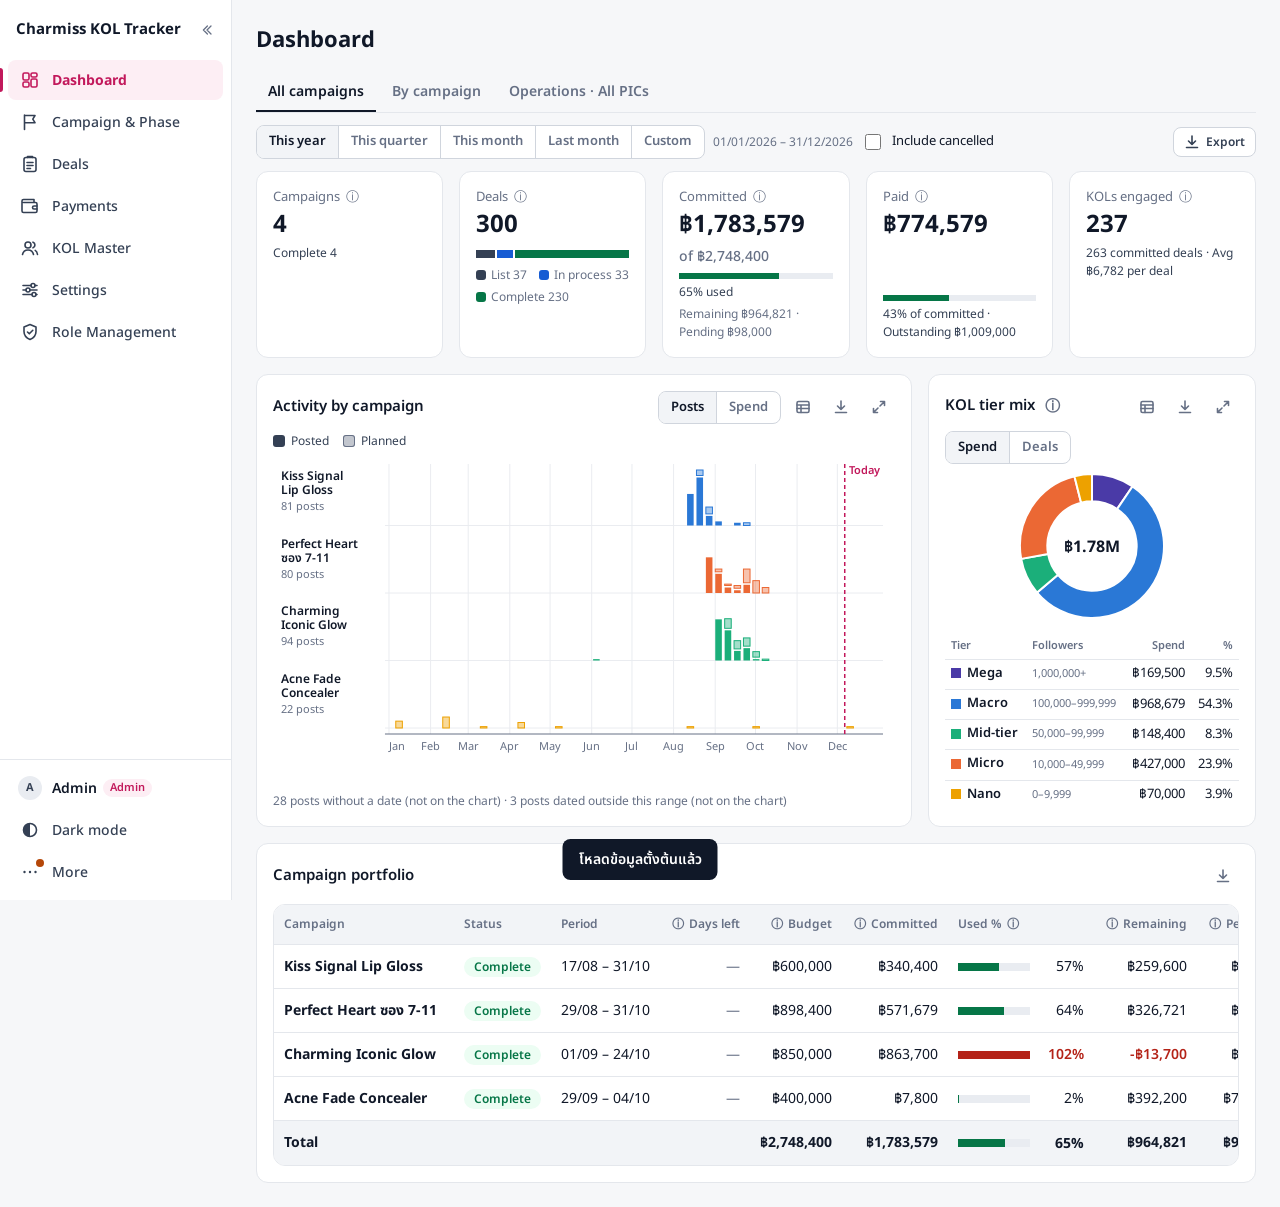
==== index.html @ 0d0aa87f "upload CR 9" ====
<!doctype html>
<html lang="th">
<head>
<meta charset="utf-8">
<meta name="viewport" content="width=device-width, initial-scale=1">
<title>Charmiss KOL Tracker</title>
<link rel="preconnect" href="https://fonts.googleapis.com">
<link href="https://fonts.googleapis.com/css2?family=Noto+Sans+Thai:wght@400;500;600;700&display=swap" rel="stylesheet">
<!-- ดับเบิลคลิกไฟล์นี้เพื่อเปิดโปรแกรม (ไม่ต้องใช้ Node) · ไฟล์ทั้งหมดต้องอยู่ในโฟลเดอร์เดียวกันตามเดิม -->
<link rel="stylesheet" href="src/styles.css">
</head>
<body>
<div class="shell" id="shell">
  <aside class="sidenav" id="sidenav">
    <div class="sn-top"><div class="brand" id="brand"></div>
      <button type="button" class="icon-btn sn-collapse" id="navCollapse"><svg viewBox="0 0 20 20" aria-hidden="true"><path d="M10.5 5 5.5 10l5 5M15 5l-5 5 5 5"/></svg></button></div>
    <nav class="sn-nav" id="nav"></nav>
    <div class="sn-bottom">
      <div id="userCard"></div>
      <button type="button" class="sn-item" id="themeBtn"><span class="ic"><svg viewBox="0 0 20 20" aria-hidden="true"><circle cx="10" cy="10" r="6.5"/><path d="M10 3.5a6.5 6.5 0 0 0 0 13z" class="fill"/></svg></span><span class="lb"></span></button>
      <details class="menu sn-more" id="moreMenu"><summary class="sn-item" id="moreBtn"><span class="ic"><svg viewBox="0 0 20 20" aria-hidden="true"><circle cx="4.5" cy="10" r="1.2" class="fill"/><circle cx="10" cy="10" r="1.2" class="fill"/><circle cx="15.5" cy="10" r="1.2" class="fill"/></svg><span class="dot hidden" id="moreDot"></span></span><span class="lb"></span></summary>
        <div class="menu-list up" id="moreList"></div></details>
    </div>
  </aside>
  <div class="sn-overlay hidden" id="navOverlay"></div>
  <div class="app-main">
    <header class="topbar"><button type="button" class="icon-btn" id="navOpen"><svg viewBox="0 0 20 20" aria-hidden="true"><path d="M3 5.5h14M3 10h14M3 14.5h14"/></svg></button><b id="topTitle"></b></header>
    <div class="viewas hidden" id="viewAs" role="status"></div>
    <div class="banners" id="banners" role="status"></div>
    <main>
      <section id="tab-overview" class="hidden"></section>
      <section id="tab-deals" class="hidden"></section>
      <section id="tab-payments" class="hidden"></section>
      <section id="tab-kol" class="hidden"></section>
      <section id="tab-campaign" class="hidden"></section>
      <section id="tab-settings" class="hidden"></section>
      <section id="tab-roles" class="hidden"></section>
    </main>
  </div>
</div>
<div class="drawer-wrap hidden" id="drawer"><div class="drawer-overlay" data-dr-close></div><aside class="drawer" role="dialog" aria-modal="true" id="drawer_content"></aside></div>
<div class="toast" id="toast" role="status" aria-live="polite"></div>
<dialog id="dlg"></dialog>
<script src="data/seed.js"></script>
<script src="src/content.js"></script>
<script src="src/icons.js"></script>
<script src="src/rules.js"></script>
<script src="src/rules-phase.js"></script>
<script src="src/rules-deal.js"></script>
<script src="src/rules-products.js"></script>
<script src="src/rules-perf.js"></script>
<script src="src/rules-overview.js"></script>
<script src="src/rules-io.js"></script>
<script src="src/rules-roles.js"></script>
<script src="src/rules-kol.js"></script>
<script src="src/rules-journey.js"></script>
<script src="src/rules-pay.js"></script>
<script src="src/rules-dash.js"></script>
<script src="src/store.js"></script>
<script src="src/vault.js"></script>
<script src="src/xlsx.js"></script>
<script src="src/export.js"></script>
<script src="src/ui.js"></script>
<script src="src/screen-payee.js"></script>
<script src="src/screen-overview.js"></script>
<script src="src/screen-deals.js"></script>
<script src="src/screen-payments.js"></script>
<script src="src/screen-kol.js"></script>
<script src="src/screen-campaign.js"></script>
<script src="src/screen-settings.js"></script>
<script src="src/screen-roles.js"></script>
<script src="src/screen-planner.js"></script>
<script src="src/app.js"></script>
</body>
</html>
---- src/styles.css ----
/* styles.css — KOL Tracker visual system. Colors are tokens on :root; dark = data-theme="dark" (◐ in the header).
   Spacing 4/8/12/16/24 · cards radius 12 + 1px border · primary colour only for the one primary button and the active tab. */
:root{
  color-scheme:light;
  --bg:#f6f7f9; --surface:#ffffff; --surface-2:#f2f4f7; --surface-3:#e9ecf1; --border:#e4e7ec; --border-strong:#d0d5dd; --grid:#eaecf0;
  --text:#101828; --text-2:#344054; --muted:#667085;
  --accent:#c2185b; --accent-hover:#a3144c; --accent-soft:#fdeef4; --accent-text:#ffffff;
  --ok:#067647; --ok-soft:#ecfdf3; --warn:#b54708; --warn-soft:#fffaeb; --err:#b42318; --err-soft:#fef3f2; --info:#175cd3; --info-soft:#eff8ff;
  --st-list-bg:#f2f4f7; --st-list:#344054; --st-prog-bg:#eff8ff; --st-prog:#175cd3; --st-done-bg:#ecfdf3; --st-done:#067647; --st-cancel-bg:#fef3f2; --st-cancel:#b42318;
  --ph1:#2a78d6; --ph2:#eb6834; --ph3:#1baf7a; --ph4:#eda100; --ph5:#e87ba4; --ph6:#008300; --ph7:#4a3aa7; --ph8:#e34948;
  --pl-aw:#2a78d6; --pl-co:#e87ba4; --pl-cv:#eda100; --series-grey:#B4B2A9;
  --band:#8d95a3; --tier-mega:#4a3aa7;  --tier-macro:#2a78d6; --tier-mid:#1baf7a; --tier-micro:#eb6834; --tier-nano:#eda100;
  --series-kol:#2a78d6; --overlay:rgba(16,24,40,.32); --shadow-lg:0 12px 32px rgba(16,24,40,.16); --row-hover:#f9fafb; --row-sel:#fdf2f6;
}
:root[data-theme="dark"]{
  color-scheme:dark;
  --bg:#0f1217; --surface:#171b22; --surface-2:#1f242d; --surface-3:#2a303b; --border:#2c333f; --border-strong:#3b4452; --grid:#262c36;
  --text:#eef0f3; --text-2:#c9ced6; --muted:#98a2b3;
  --accent:#f06292; --accent-hover:#f48fb1; --accent-soft:#3a1f2b; --accent-text:#171b22;
  --ok:#47cd89; --ok-soft:#0d2b1d; --warn:#fdb022; --warn-soft:#33240c; --err:#f97066; --err-soft:#3b1714; --info:#84caff; --info-soft:#122a45;
  --st-list-bg:#2a303b; --st-list:#d0d5dd; --st-prog-bg:#122a45; --st-prog:#84caff; --st-done-bg:#0d2b1d; --st-done:#75e0a7; --st-cancel-bg:#3b1714; --st-cancel:#fda29b;
  --ph1:#3987e5; --ph2:#d95926; --ph3:#199e70; --ph4:#c98500; --ph5:#d55181; --ph6:#008300; --ph7:#9085e9; --ph8:#e66767;
  --pl-aw:#3987e5; --pl-co:#d55181; --pl-cv:#c98500; --series-grey:#5F5E5A;
  --band:#6b7383; --tier-mega:#9085e9;  --tier-macro:#3987e5; --tier-mid:#199e70; --tier-micro:#d95926; --tier-nano:#c98500;
  --series-kol:#3987e5; --overlay:rgba(0,0,0,.55); --shadow-lg:0 12px 32px rgba(0,0,0,.5); --row-hover:#1c2129; --row-sel:#2b1d25;
}
*{box-sizing:border-box}
html,body{max-width:100%;overflow-x:clip}
body{margin:0;background:var(--bg);color:var(--text);font:14px/1.5 "Noto Sans Thai",system-ui,-apple-system,"Segoe UI",Tahoma,sans-serif}
body.drawer-open{overflow:hidden}
a{color:var(--info)}
.hidden{display:none!important}
.muted{color:var(--muted)} .small{font-size:12px}
.spacer{flex:1}
.num,td.num,th.num{text-align:right;font-variant-numeric:tabular-nums}
h1.page{font-size:22px;font-weight:700;margin:0;display:flex;align-items:baseline;gap:10px;flex-wrap:wrap}
h1.page .count{font-size:14px;font-weight:400;color:var(--muted)}

/* ---------- app shell (CR-04 §4.1): side menu 232px · collapsed 64px · mobile top bar + menu drawer ---------- */
.shell{display:flex;min-height:100vh}
.app-main{flex:1;min-width:0}
.sidenav{position:sticky;top:0;align-self:flex-start;height:100vh;width:232px;flex:0 0 232px;background:var(--surface);border-right:1px solid var(--border);display:flex;flex-direction:column;z-index:30}
.sn-top{display:flex;align-items:center;gap:6px;padding:12px 8px 8px 16px;min-height:56px}
.brand{flex:1;min-width:0;font-weight:700;font-size:15px;white-space:nowrap;overflow:hidden;text-overflow:ellipsis}
.sidenav svg{width:20px;height:20px;fill:none;stroke:currentColor;stroke-width:1.6;stroke-linecap:round;stroke-linejoin:round}
.sidenav svg .fill,.topbar svg .fill{fill:currentColor;stroke:none}
.sn-nav{display:flex;flex-direction:column;gap:2px;padding:4px 8px;flex:1;overflow-y:auto}
.sn-item{display:flex;align-items:center;gap:12px;width:100%;height:40px;padding:0 12px;border:0;border-radius:8px;background:none;color:var(--text-2);font:inherit;font-weight:500;cursor:pointer;text-align:left;position:relative;white-space:nowrap;list-style:none}
.sn-item::-webkit-details-marker{display:none}
.sn-item .ic{width:20px;height:20px;flex:0 0 20px;display:inline-flex;align-items:center;justify-content:center;position:relative}
.sn-item .lb{overflow:hidden;text-overflow:ellipsis}
.sn-item:hover{background:var(--surface-2);color:var(--text)}
.sn-item.active{background:var(--accent-soft);color:var(--accent);font-weight:700}
.sn-item.active::before{content:"";position:absolute;left:-8px;top:8px;bottom:8px;width:3px;border-radius:0 3px 3px 0;background:var(--accent)}
.sn-item:focus-visible{outline:2px solid var(--accent);outline-offset:-2px}
.sn-bottom{border-top:1px solid var(--border);padding:8px;display:flex;flex-direction:column;gap:2px}
.sn-more{display:block}
.menu-list.up{top:auto;bottom:calc(100% + 4px);left:0;right:auto}
.dot{position:absolute;top:6px;right:6px;width:8px;height:8px;border-radius:50%;background:var(--warn)}
.sn-item .ic .dot{top:-3px;right:-4px}
.topbar{display:none;position:sticky;top:0;z-index:20;height:56px;align-items:center;gap:8px;padding:0 8px;background:var(--surface);border-bottom:1px solid var(--border);font-size:15px}
.topbar svg{width:20px;height:20px;fill:none;stroke:currentColor;stroke-width:1.6;stroke-linecap:round}
.sn-overlay{position:fixed;inset:0;background:var(--overlay);z-index:35}
@media (min-width:768px){
  .shell.collapsed .sidenav{width:64px;flex-basis:64px}
  .shell.collapsed .brand,.shell.collapsed .sn-item .lb{display:none}
  .shell.collapsed .sn-top{padding:12px 8px 8px;justify-content:center}
  .shell.collapsed .sn-item{justify-content:center;padding:0}
  .shell.collapsed .sn-collapse svg{transform:scaleX(-1)}
  .shell.collapsed .menu-list.up{left:calc(100% + 8px);bottom:0}
}
@media (max-width:767px){
  .sidenav{position:fixed;left:0;top:0;bottom:0;height:auto;align-self:auto;width:264px;transform:translateX(-100%);transition:transform .18s ease;z-index:36;box-shadow:none}
  .shell.navopen .sidenav{transform:none;box-shadow:var(--shadow-lg)}
  .sidenav .sn-collapse{display:none}
  .topbar{display:flex}
}
@media (prefers-reduced-motion:reduce){.sidenav{transition:none}}
main{max-width:1440px;margin:0 auto;padding:24px}
@media (max-width:760px){main{padding:16px}}
.banners{max-width:1440px;margin:0 auto;padding:0 24px}
.banners:empty{display:none}
.banner{display:flex;gap:12px;align-items:center;justify-content:space-between;flex-wrap:wrap;border-radius:8px;padding:8px 12px;margin-top:12px;font-size:13px}
.banner.err{background:var(--err-soft);color:var(--err);border:1px solid var(--err)}
.banner.warn{background:var(--warn-soft);color:var(--warn)}
.banner .sub{font-size:12px;opacity:.9}

/* ---------- buttons ---------- */
.btn{display:inline-flex;align-items:center;justify-content:center;gap:6px;font:inherit;font-weight:600;font-size:14px;line-height:20px;border-radius:8px;padding:7px 14px;border:1px solid var(--border-strong);background:var(--surface);color:var(--text-2);cursor:pointer;white-space:nowrap;position:relative;text-decoration:none}
.btn:hover{background:var(--surface-2)}
.btn.primary{background:var(--accent);border-color:var(--accent);color:var(--accent-text)}
.btn.primary:hover{background:var(--accent-hover);border-color:var(--accent-hover)}
.btn.ghost{border-color:transparent;background:none}
.btn.ghost:hover{background:var(--surface-2)}
.btn.danger{border-color:var(--err);color:var(--err);background:var(--surface)}
.btn.danger:hover{background:var(--err-soft)}
.btn.icon{width:36px;height:36px;padding:0;font-size:18px}
.btn.icon svg,.icon-btn svg{width:16px;height:16px;fill:none;stroke:currentColor;stroke-width:1.6;stroke-linecap:round;stroke-linejoin:round}
.btn.small{padding:4px 10px;font-size:12px}
.btn:disabled{opacity:.45;cursor:not-allowed}
.btn .badge{background:var(--text);color:var(--surface);border-radius:999px;font-size:11px;padding:0 6px;line-height:16px}
button.link{border:0;background:none;color:var(--info);font:inherit;cursor:pointer;padding:0;text-align:left}
button.link:hover{text-decoration:underline}
button.link:disabled{opacity:.4;cursor:not-allowed;text-decoration:none}
.icon-btn{border:0;background:none;color:var(--muted);width:32px;height:32px;border-radius:8px;display:inline-grid;place-items:center;cursor:pointer}
.icon-btn:hover,.icon-btn.on{background:var(--surface-2);color:var(--text)}
.seg{display:inline-flex;border:1px solid var(--border-strong);border-radius:8px;overflow:hidden;background:var(--surface)}
.seg button{font:inherit;font-size:13px;font-weight:600;border:0;background:none;color:var(--muted);padding:6px 12px;cursor:pointer;white-space:nowrap}
.seg button+button{border-left:1px solid var(--border-strong)}
.seg button.on{background:var(--surface-2);color:var(--text)}

/* ---------- menus / popovers ---------- */
details.menu{position:relative;display:inline-block}
details.menu > summary{list-style:none}
details.menu > summary::-webkit-details-marker{display:none}
.menu-list{position:absolute;left:0;top:calc(100% + 4px);z-index:30;background:var(--surface);border:1px solid var(--border);border-radius:12px;box-shadow:var(--shadow-lg);padding:6px;display:flex;flex-direction:column;min-width:200px}
.menu-list.right{left:auto;right:0}
.mi{border:0;background:none;font:inherit;color:var(--text);text-align:left;padding:8px 10px;border-radius:8px;cursor:pointer;white-space:nowrap}
.mi:hover{background:var(--surface-2)}
.mi.danger{color:var(--err)}
.popover{position:absolute;left:0;top:calc(100% + 4px);z-index:30;background:var(--surface);border:1px solid var(--border);border-radius:12px;box-shadow:var(--shadow-lg);padding:16px;width:min(320px,calc(100vw - 32px));display:flex;flex-direction:column;gap:12px}

/* ---------- toolbar, chips, status tabs, summary strip ---------- */
.pagehead{display:flex;align-items:center;gap:12px;flex-wrap:wrap;margin-bottom:16px}
.toolbar{display:flex;gap:8px;flex-wrap:wrap;align-items:center;margin-bottom:12px}
.toolbar input[type=search],.toolbar select{width:auto;max-width:100%}
.toolbar .search{flex:1 1 240px;max-width:360px}
@media (max-width:760px){.toolbar .search{max-width:none;flex-basis:100%}}
.fchips{display:flex;gap:6px;flex-wrap:wrap;margin:-4px 0 12px}
.fchip{display:inline-flex;align-items:center;gap:4px;background:var(--surface-2);border:1px solid var(--border);border-radius:999px;padding:2px 4px 2px 10px;font-size:12px;color:var(--text-2)}
.fchip button{border:0;background:none;color:var(--muted);cursor:pointer;font-size:14px;line-height:1;padding:0 4px}
.stabs{display:flex;gap:4px;border-bottom:1px solid var(--border);margin-bottom:12px;overflow-x:auto;scrollbar-width:none}
.stabs button{border:0;background:none;font:inherit;font-weight:600;color:var(--muted);padding:8px 12px;border-bottom:2px solid transparent;cursor:pointer;white-space:nowrap}
.stabs button .n{font-weight:400;color:var(--muted);margin-left:4px;font-variant-numeric:tabular-nums}
.stabs button.on{color:var(--text);border-bottom-color:var(--text)}
.strip{display:flex;gap:6px 20px;flex-wrap:wrap;align-items:center;font-size:13px;color:var(--muted);margin-bottom:12px}
.strip b{color:var(--text);font-weight:600;font-variant-numeric:tabular-nums}
.strip .over{color:var(--err)}
.tgl{border:1px solid var(--border-strong);background:var(--surface);color:var(--text-2);font:inherit;font-size:13px;border-radius:999px;padding:2px 10px;cursor:pointer}
.tgl b{color:inherit}
.tgl.on{background:var(--text);border-color:var(--text);color:var(--surface)}

/* ---------- cards, KPI ---------- */
.card{background:var(--surface);border:1px solid var(--border);border-radius:12px;padding:16px}
.card h3,.card-h{margin:0;font-size:15px;font-weight:600;display:flex;align-items:center;gap:8px}
.card-head{display:flex;align-items:center;justify-content:space-between;gap:8px;flex-wrap:wrap;margin-bottom:12px}
.kpis{display:grid;grid-template-columns:repeat(4,minmax(0,1fr));gap:16px;margin-bottom:16px}
@media (max-width:900px){.kpis{grid-template-columns:repeat(2,minmax(0,1fr))}}
.kpi{background:var(--surface);border:1px solid var(--border);border-radius:12px;padding:16px;min-height:112px;display:flex;flex-direction:column;gap:4px}
.kpi .l{color:var(--muted);font-size:13px;display:flex;align-items:center;gap:4px}
.kpi .v{font-size:28px;font-weight:700;font-variant-numeric:tabular-nums;line-height:1.2}
.kpi .v small{font-size:14px;font-weight:500;color:var(--muted)}
.kpi .bar{height:6px;background:var(--surface-3);overflow:hidden;margin-top:auto}
.kpi .bar span{display:block;height:100%;background:var(--ok)}
.kpi .bar span.over{background:var(--err)}
.kpi .pct{font-size:12px;color:var(--muted);font-variant-numeric:tabular-nums}
.info{color:var(--muted);font-size:12px;cursor:help}
.ov-row{display:grid;grid-template-columns:minmax(0,2fr) minmax(0,1fr);gap:16px;margin-bottom:16px}
.ov-row > .card{min-height:360px;display:flex;flex-direction:column}
@media (max-width:900px){.ov-row{grid-template-columns:minmax(0,1fr)}}
.attn{display:grid;grid-template-columns:repeat(4,minmax(0,1fr));gap:12px}
@media (max-width:900px){.attn{grid-template-columns:minmax(0,1fr)}}
.attn-item{display:flex;align-items:center;gap:12px;border:1px solid var(--border);border-radius:10px;padding:12px 14px;background:none;font:inherit;color:var(--text);cursor:pointer;text-align:left}
.attn-item:hover{background:var(--surface-2)}
.attn-item .n{font-size:24px;font-weight:700;font-variant-numeric:tabular-nums}
.attn-item .t{flex:1;color:var(--text-2);font-size:13px}
.attn-item svg{width:16px;height:16px;fill:none;stroke:var(--muted);stroke-width:1.6}
.allclear{color:var(--ok);font-weight:600}

/* ---------- charts ---------- */
.chartbox{position:relative;flex:1;min-height:0}
.chartbox svg{display:block;width:100%;height:auto;overflow:visible}
.chartbox .axis{font-size:11px;fill:var(--muted)}
.chartbox .peak{font-size:11px;fill:var(--text);font-weight:600}
.chartbox .hit{fill:transparent;outline:none}
.chartbox .hit:hover,.chartbox .hit:focus{fill:var(--surface-2)}
.tip{position:absolute;pointer-events:none;background:var(--surface);border:1px solid var(--border);box-shadow:var(--shadow-lg);border-radius:8px;padding:8px 10px;font-size:12px;min-width:140px;opacity:0;transition:opacity .1s;z-index:3}
.tip.show{opacity:1}
.tip .d{color:var(--muted);margin-bottom:4px}
.tip .r{display:flex;align-items:center;gap:8px;justify-content:space-between}
.tip .r span{display:inline-flex;align-items:center;gap:6px;color:var(--muted)}
.tip .r i{display:inline-block;width:12px;height:2px;border-radius:1px}
.tip .r b{color:var(--text);font-variant-numeric:tabular-nums}
.hbars{display:flex;flex-direction:column;gap:4px;flex:1}
.hbar{display:grid;grid-template-columns:minmax(90px,140px) minmax(0,1fr);gap:12px;align-items:center;font:inherit;font-size:13px;color:var(--text);background:none;border:0;border-radius:8px;padding:6px 8px;cursor:pointer;text-align:left}
.hbar:hover,.hbar:focus-visible{background:var(--surface-2);outline:none}
.hbar .lb{white-space:nowrap;overflow:hidden;text-overflow:ellipsis}
.hbar .tr{display:flex;align-items:center;gap:8px;min-width:0}
.hbar .fb{display:block;height:20px;background:var(--series-kol);}
.hbar .fv{font-variant-numeric:tabular-nums;font-weight:600}
.foot-note{font-size:12px;color:var(--muted);margin-top:auto;padding-top:8px}

/* ---------- tables ---------- */
.tablewrap{overflow:auto;border:1px solid var(--border);border-radius:12px;background:var(--surface);max-width:100%}
table.tbl{border-collapse:separate;border-spacing:0;width:100%;font-size:14px}
.tbl th,.tbl td{padding:0 12px;height:44px;border-bottom:1px solid var(--border);text-align:left;white-space:nowrap;overflow:hidden;text-overflow:ellipsis;max-width:280px}
.tbl th{background:var(--surface-2);font-weight:600;color:var(--muted);font-size:12px;position:sticky;top:0;z-index:2;height:40px}
/* CR-09 §4.8 — numbers sit on the right in every table (the .tbl rule above used to win over .num) */
.tbl th.num,.tbl td.num{text-align:right}
.tbl tbody tr:last-child td{border-bottom:0}
.tbl tbody tr.click{cursor:pointer}
.tbl tbody tr.click:hover td{background:var(--row-hover)}
.tbl tbody tr.selected td{background:var(--row-sel)}
.tbl tbody tr:focus-visible{outline:2px solid var(--accent);outline-offset:-2px}
.tbl th.sort{cursor:pointer;user-select:none}
.tbl th.sort:hover{color:var(--text)}
.tbl th .arr{font-size:10px;margin-left:2px}
.tbl.compact-sm th,.tbl.compact-sm td{height:36px;font-size:13px;padding:0 8px}
.tbl .sticky{position:sticky;left:0;z-index:1;background:var(--surface);box-shadow:1px 0 0 var(--border)}
.tbl th.sticky{z-index:3;background:var(--surface-2)}
.tbl tbody tr.click:hover td.sticky{background:var(--row-hover)}
.tbl tbody tr.selected td.sticky{background:var(--row-sel)}
.tbl td.c{text-align:center}
.cell2{display:flex;flex-direction:column;justify-content:center;line-height:1.25;min-width:0}
.cell2 b{font-weight:600;white-space:nowrap;overflow:hidden;text-overflow:ellipsis}
.cell2 .sub{font-size:12px;color:var(--muted);white-space:nowrap;overflow:hidden;text-overflow:ellipsis}
.kolcell{display:flex;align-items:center;gap:10px;min-width:0}
.av{flex:0 0 auto;width:28px;height:28px;border-radius:50%;background:var(--surface-3);color:var(--text-2);display:grid;place-items:center;font-size:12px;font-weight:700}
.av.sm{width:22px;height:22px;font-size:11px}
.legacy-dot{display:inline-block;width:6px;height:6px;border-radius:50%;background:var(--muted);margin-right:4px;vertical-align:middle}
.empty{padding:48px 16px;text-align:center;color:var(--muted)}
.empty b{display:block;color:var(--text);margin-bottom:8px}
.loadmore{display:flex;justify-content:center;padding:12px}
.tbl-head{display:flex;align-items:center;justify-content:flex-end;gap:8px;margin-bottom:8px}

/* chips & small marks */
.st{display:inline-block;border-radius:999px;padding:1px 10px;font-size:12px;font-weight:600;white-space:nowrap;max-width:100%;overflow:hidden;text-overflow:ellipsis;vertical-align:middle}
.st.list{background:var(--st-list-bg);color:var(--st-list)}
.st.progress{background:var(--st-prog-bg);color:var(--st-prog)}
.st.done{background:var(--st-done-bg);color:var(--st-done)}
.st.cancel{background:var(--st-cancel-bg);color:var(--st-cancel)}
.st.warn{background:var(--warn-soft);color:var(--warn)}
.st.muted{background:var(--surface-2);color:var(--muted)}
.chip{display:inline-block;background:var(--surface-2);border:1px solid var(--border);border-radius:999px;padding:0 9px;font-size:12px;white-space:nowrap;color:var(--text-2);text-decoration:none;vertical-align:middle}
.chips{display:flex;flex-wrap:wrap;gap:6px}
.pfs{display:inline-flex;gap:4px;flex-wrap:nowrap;vertical-align:middle}
.pf{font-size:10px;font-weight:700;border-radius:5px;padding:1px 5px;border:1.5px solid var(--text-2);color:var(--text-2);background:none;letter-spacing:.02em;white-space:nowrap}
.pf.posted{background:var(--text-2);color:var(--surface)}
.pf.planned{border-style:solid;background:none}
.pf.plain{border-color:var(--border-strong);color:var(--text-2)}
.paydots{display:inline-flex;gap:4px;vertical-align:middle}
.paydots i{width:9px;height:9px;border-radius:50%;border:1.5px solid var(--border-strong);display:inline-block}
.paydots i.on{background:var(--ok);border-color:var(--ok)}
.late{color:var(--err);font-weight:600}
.wcount{display:inline-block;min-width:22px;text-align:center;border-radius:999px;background:var(--warn-soft);color:var(--warn);font-size:12px;font-weight:700;padding:0 6px}
.badge-legacy{background:var(--surface-2);color:var(--muted);border-radius:999px;padding:0 8px;font-size:11px;font-weight:600;white-space:nowrap}

/* ---------- pipeline ---------- */
.board{display:flex;gap:16px;overflow-x:auto;padding-bottom:8px;align-items:flex-start;max-width:100%}
.bgroup{flex:0 0 auto;display:flex;flex-direction:column;gap:6px}
.bg-h{font-size:12px;color:var(--muted);font-weight:600;padding-left:2px}
.bcols{display:flex;gap:8px;align-items:flex-start}
.bcol{width:240px;background:var(--surface-2);border-radius:12px;padding:8px;display:flex;flex-direction:column;gap:6px}
.bc-h{display:flex;justify-content:space-between;gap:8px;font-size:13px;padding:2px 4px 4px;white-space:nowrap}
.bc-h b{overflow:hidden;text-overflow:ellipsis}
.bc-h span{color:var(--muted);font-variant-numeric:tabular-nums}
.bc-b{display:flex;flex-direction:column;gap:6px;max-height:calc(100vh - 360px);overflow:auto}
.bcol.mini{width:44px;padding:8px 0;align-items:center;cursor:pointer;border:0;font:inherit;color:var(--muted);min-height:160px}
.bcol.mini:hover{background:var(--surface-3)}
.bcol.mini .vt{writing-mode:vertical-rl;white-space:nowrap;font-size:12px;font-weight:600}
.bcol.mini .n{font-size:12px;margin-top:6px}
.dcard{display:flex;flex-direction:column;gap:6px;text-align:left;font:inherit;font-size:13px;color:var(--text);background:var(--surface);border:1px solid var(--border);border-radius:10px;padding:10px;cursor:pointer;width:100%}
.dcard:hover{border-color:var(--border-strong)}
.dcard.selected{border-color:var(--accent);box-shadow:0 0 0 1px var(--accent)}
.dcard .r1,.dcard .r2{display:flex;align-items:center;gap:8px;justify-content:space-between;min-width:0}
.dcard .r1 b{white-space:nowrap;overflow:hidden;text-overflow:ellipsis}
.dcard .r2 .l{display:flex;align-items:center;gap:6px;min-width:0}

/* ---------- drawer ---------- */
.drawer-wrap{position:fixed;inset:0;z-index:40}
.drawer-overlay{position:absolute;inset:0;background:var(--overlay)}
.drawer{position:absolute;top:0;right:0;bottom:0;width:560px;max-width:100%;background:var(--bg);box-shadow:var(--shadow-lg);display:flex;flex-direction:column}
@media (max-width:600px){.drawer{width:100%}}
.dr-head{background:var(--surface);border-bottom:1px solid var(--border);padding:16px 20px;display:flex;flex-direction:column;gap:8px}
.dr-title{display:flex;align-items:flex-start;gap:12px}
.dr-title .t{flex:1;min-width:0}
.dr-title h2{margin:0;font-size:18px;font-weight:700;white-space:nowrap;overflow:hidden;text-overflow:ellipsis}
.dr-title h2 button{font:inherit;color:inherit;background:none;border:0;padding:0;cursor:pointer;max-width:100%;overflow:hidden;text-overflow:ellipsis;white-space:nowrap}
.dr-title h2 button:hover{text-decoration:underline}
.dr-sub{font-size:12px;color:var(--muted);display:flex;gap:8px;align-items:center;flex-wrap:wrap}
.dr-actions{display:flex;gap:8px;align-items:center;flex-wrap:wrap}
.dr-body{flex:1;overflow:auto;padding:16px 20px;display:flex;flex-direction:column;gap:12px}
.dr-foot{background:var(--surface);border-top:1px solid var(--border);padding:12px 20px;display:flex;flex-direction:column;gap:8px}
.dr-foot .checks{max-height:160px;overflow:auto;margin:0}
.dr-foot .btns{justify-content:flex-end}
.sec{background:var(--surface);border:1px solid var(--border);border-radius:12px;padding:14px 16px}
.sec > .sec-h{display:flex;align-items:center;justify-content:space-between;gap:8px;font-weight:600;font-size:14px;margin:-2px 0 10px}
.sec > .sec-h .muted{font-weight:400;font-size:12px}
details.sec > summary{list-style:none;cursor:pointer;display:flex;align-items:center;justify-content:space-between;font-weight:600;font-size:14px}
details.sec > summary::-webkit-details-marker{display:none}
details.sec[open] > summary{margin-bottom:10px}
details.sec > summary .chev{transition:transform .15s;display:inline-flex}
details.sec[open] > summary .chev{transform:rotate(90deg)}
.chev svg{width:14px;height:14px;fill:none;stroke:currentColor;stroke-width:1.8}

/* horizontal compact stepper */
.hstep{display:flex;align-items:flex-start;gap:0;margin:2px 0 10px;overflow-x:auto}
.hstep .s{flex:1 1 0;min-width:44px;display:flex;flex-direction:column;align-items:center;gap:4px;position:relative;font-size:10.5px;color:var(--muted);text-align:center}
.hstep .s::before{content:"";position:absolute;top:7px;left:-50%;right:50%;height:2px;background:var(--border)}
.hstep .s:first-child::before{display:none}
.hstep .s.done::before,.hstep .s.cur::before{background:var(--ok)}
.hstep .d{width:16px;height:16px;border-radius:50%;border:2px solid var(--border-strong);background:var(--surface);position:relative;z-index:1;display:grid;place-items:center;font-size:9px;color:#fff}
.hstep .s.done .d{background:var(--ok);border-color:var(--ok)}
.hstep .s.cur .d{border-color:var(--accent);box-shadow:0 0 0 3px var(--accent-soft)}
.hstep .s.skip .d{border-style:dashed;opacity:.6}
.hstep .s.opt .d{border-style:dashed}
.hstep .s.cancelled .d{border-color:var(--err);background:var(--err)}
.hstep .nm{max-width:100%;white-space:nowrap;overflow:hidden;text-overflow:ellipsis}
.hstep .s.cur .nm{color:var(--text);font-weight:700}
.hstep .dt{font-variant-numeric:tabular-nums}
.next{font-size:13px;color:var(--text-2)}
.next.late{color:var(--err);font-weight:400}
.cancelbar{background:var(--err-soft);color:var(--err);border-radius:8px;padding:6px 10px;font-size:13px;font-weight:600;margin-bottom:8px}
.stepper-mini{display:flex;gap:3px;margin:6px 0}
.stepper-mini span{flex:1;height:6px;border-radius:3px;background:var(--surface-3)}
.stepper-mini span.done{background:var(--ok)}
.stepper-mini span.cur{background:var(--accent)}

/* key-values, payment, posts in the drawer */
.kv{display:flex;justify-content:space-between;align-items:baseline;font-size:13px;padding:5px 0;gap:12px;border-bottom:1px dashed var(--border)}
.kv:last-child{border-bottom:0}
.kv > span{color:var(--muted);white-space:nowrap}
.kv b{font-weight:500;text-align:right;font-variant-numeric:tabular-nums;min-width:0;overflow-wrap:anywhere}
.kv b.over{color:var(--err)}
.kv.total b{font-size:18px;font-weight:700}
.payrow3{display:grid;grid-template-columns:repeat(3,minmax(0,1fr));gap:8px}
.payitem{border:1px solid var(--border);border-radius:10px;padding:8px 10px;font-size:13px}
.payitem.on{border-color:var(--ok);background:var(--ok-soft)}
.payitem .l{display:flex;align-items:center;gap:6px;font-weight:600}
.payitem .dt{font-size:12px;color:var(--muted);font-variant-numeric:tabular-nums}
.meter{height:6px;background:var(--surface-3);overflow:hidden;margin:8px 0 4px}
.meter span{display:block;height:100%;background:var(--ok)}
.meter span.warn{background:var(--warn)} .meter span.over{background:var(--err)}
.post{border:1px solid var(--border);border-radius:10px;padding:10px 12px;font-size:13px;display:flex;flex-direction:column;gap:4px}
.post + .post{margin-top:8px}
.post .top{display:flex;align-items:center;justify-content:space-between;gap:8px}
.post .meta{color:var(--muted);font-size:12px;display:flex;gap:4px 12px;flex-wrap:wrap}
.post a{overflow-wrap:anywhere}
.hist-log{list-style:none;margin:0;padding:0;font-size:13px}
.hist-log li{display:flex;flex-wrap:wrap;gap:2px 10px;padding:6px 0;border-bottom:1px dashed var(--border)}
.hist-log li:last-child{border-bottom:0}
.hist-log .dt{color:var(--muted);font-variant-numeric:tabular-nums;min-width:84px}

/* ---------- forms ---------- */
.fields{display:grid;grid-template-columns:repeat(2,minmax(0,1fr));gap:12px}
.fields.one{grid-template-columns:minmax(0,1fr)}
.fields.three{grid-template-columns:repeat(3,minmax(0,1fr))}
@media (max-width:480px){.fields,.fields.three{grid-template-columns:minmax(0,1fr)}}
.field{display:flex;flex-direction:column;gap:4px;min-width:0}
.field.wide{grid-column:1/-1}
label{font-weight:500;font-size:13px;color:var(--text-2)}
label .req,.req{color:var(--err)}
input,select,textarea{font:inherit;font-size:14px;color:var(--text);background:var(--surface);border:1px solid var(--border-strong);border-radius:8px;padding:7px 10px;width:100%;min-width:0;height:36px}
textarea{height:auto;min-height:64px;resize:vertical}
input[type=checkbox],input[type=radio]{width:16px;height:16px;padding:0;accent-color:var(--accent);cursor:pointer;flex:0 0 auto}
input[type=file]{height:auto;padding:6px}
input:focus,select:focus,textarea:focus{outline:2px solid var(--info);outline-offset:-1px;border-color:var(--info)}
input[readonly],select:disabled,input:disabled{background:var(--surface-2);color:var(--muted)}
input.invalid,select.invalid,textarea.invalid{border-color:var(--err);background:var(--err-soft)}
.hint{font-size:12px;color:var(--muted)}
.hint.ok{color:var(--ok)} .hint.warn{color:var(--warn)}
label.tick{display:inline-flex;align-items:center;gap:8px;font-weight:400;font-size:13px;color:var(--text);cursor:pointer}
label.tick.block{display:flex;padding:4px 0}
.btns{display:flex;gap:8px;flex-wrap:wrap;align-items:center}
.checks{display:flex;flex-direction:column;gap:6px}
.check{display:flex;gap:8px;padding:7px 10px;border-radius:8px;font-size:13px}
.check.err{background:var(--err-soft);color:var(--err)}
.check.warn{background:var(--warn-soft);color:var(--warn)}
.check.ok{background:var(--ok-soft);color:var(--ok)}
.check.info{background:var(--surface-2);color:var(--muted)}
.dfield{display:flex;align-items:center;position:relative;min-width:0}
.dfield .dtext{padding-right:36px}
.dfield .dpick{position:absolute;right:2px;top:2px;width:32px;height:32px;border:0;background:none;color:var(--muted);cursor:pointer;display:grid;place-items:center;border-radius:6px}
.dfield .dpick:hover{background:var(--surface-2)}
.dfield .dpick svg{width:16px;height:16px;fill:none;stroke:currentColor;stroke-width:1.5}
.dfield .dnative{position:absolute;right:0;bottom:0;width:1px;height:1px;opacity:0;pointer-events:none;border:0;padding:0}
.dfield:has(input[type=hidden].invalid) .dtext{border-color:var(--err);background:var(--err-soft)}
.dfield.disabled .dtext{background:var(--surface-2);color:var(--muted)}
.chipin{display:flex;flex-wrap:wrap;gap:6px;align-items:center;border:1px solid var(--border-strong);border-radius:8px;padding:4px 6px;background:var(--surface);min-height:36px}
.chipin input{border:0;padding:2px 4px;flex:1 1 120px;width:auto;height:26px;outline:none}
.chip .x{border:0;background:none;color:var(--muted);cursor:pointer;font:inherit;padding:0 0 0 2px}
.acc-edit{border:1px solid var(--border);border-radius:10px;padding:12px;background:var(--surface)}
.acc-edit + .acc-edit{margin-top:8px}
.acc-edit .top{display:flex;justify-content:space-between;align-items:center;gap:8px;margin-bottom:8px;font-size:13px;font-weight:600}
.payedit{display:grid;grid-template-columns:repeat(3,minmax(0,1fr));gap:8px}
@media (max-width:480px){.payedit{grid-template-columns:minmax(0,1fr)}}
.payedit .pe{border:1px solid var(--border);border-radius:10px;padding:8px;display:flex;flex-direction:column;gap:6px}

/* ---------- dialog, toast ---------- */
dialog{border:1px solid var(--border);border-radius:12px;background:var(--surface);color:var(--text);padding:0;width:min(560px,calc(100vw - 32px));max-height:calc(100vh - 48px);box-shadow:var(--shadow-lg)}
dialog.wide{width:min(1100px,calc(100vw - 32px))}
dialog.mid{width:min(820px,calc(100vw - 32px))}
dialog::backdrop{background:var(--overlay)}
.dlg-h{padding:14px 16px;border-bottom:1px solid var(--border);font-weight:700;font-size:15px}
.dlg-b{padding:16px;overflow:auto;max-height:calc(100vh - 180px)}
.dlg-f{padding:12px 16px;border-top:1px solid var(--border);display:flex;gap:8px;justify-content:flex-end;flex-wrap:wrap}
.toast{position:fixed;bottom:20px;left:50%;transform:translateX(-50%);background:var(--text);color:var(--surface);padding:10px 16px;border-radius:8px;font-weight:600;opacity:0;transition:opacity .2s;pointer-events:none;z-index:60;max-width:calc(100vw - 32px)}
.toast.show{opacity:1}

/* ---------- settings ---------- */
.set-layout{display:grid;grid-template-columns:200px minmax(0,1fr);gap:24px;align-items:start}
@media (max-width:760px){.set-layout{grid-template-columns:minmax(0,1fr)}}
.set-nav{display:flex;flex-direction:column;gap:2px;position:sticky;top:80px}
.set-nav button{border:0;background:none;font:inherit;text-align:left;padding:7px 10px;border-radius:8px;color:var(--text-2);cursor:pointer}
.set-nav button:hover{background:var(--surface-2)}
.set-nav button.on{background:var(--surface-3);color:var(--text);font-weight:600}
.set-nav .grp{font-size:12px;color:var(--muted);padding:12px 10px 4px;font-weight:600}
.set-select{display:none}
@media (max-width:760px){.set-nav{display:none}.set-select{display:block;margin-bottom:12px}}
.lrow{display:flex;gap:8px;align-items:center;min-height:40px;border-bottom:1px solid var(--border);font-size:14px}
.lrow:last-child{border-bottom:0}
.lrow .grow{flex:1;min-width:0;white-space:nowrap;overflow:hidden;text-overflow:ellipsis}
.lrow input{flex:1 1 120px;width:auto}
ul.issues{margin:0;padding-left:18px;font-size:13px}
ul.issues li{padding:3px 0}

/* ---------- campaign table ---------- */
.usage{display:flex;align-items:center;gap:8px}
.usage .b{width:120px;height:6px;background:var(--surface-3);overflow:hidden;flex:0 0 auto}
.usage .b span{display:block;height:100%;background:var(--ok)}
.usage .b span.over{background:var(--err)}
.usage .p{font-variant-numeric:tabular-nums;font-size:13px;min-width:40px;text-align:right}
.usage .p.over{color:var(--err);font-weight:600}
tr.grp td{font-weight:600;background:var(--surface)}
tr.child td:first-child{padding-left:44px}
tr.total td{font-weight:700;background:var(--surface-2)}
.chevbtn{border:0;background:none;color:var(--muted);cursor:pointer;width:24px;height:24px;display:inline-grid;place-items:center;border-radius:6px;vertical-align:middle;margin-right:4px}
.chevbtn svg{width:14px;height:14px;fill:none;stroke:currentColor;stroke-width:1.8;transition:transform .15s}
.chevbtn.open svg{transform:rotate(90deg)}
.btn svg{width:16px;height:16px;fill:none;stroke:currentColor;stroke-width:1.6;stroke-linecap:round;stroke-linejoin:round}
@media (max-width:760px){.popover{position:fixed;left:16px;right:16px;top:auto;width:auto;max-height:70vh;overflow:auto}.menu-list{max-width:calc(100vw - 32px)}}

/* ---------- CR-02: platform icons · Stage · Payment · PIC · Phase groups ---------- */
.pfs{gap:6px}
.pfi{display:inline-flex;width:16px;height:16px;color:var(--text);vertical-align:middle;flex:0 0 auto}
.pfi svg{width:16px;height:16px;fill:currentColor;display:block}
.pfi.planned{color:var(--muted);opacity:.4}
.kolname{display:flex;align-items:center;gap:6px;min-width:0}
.kolname b{font-weight:600;white-space:nowrap;overflow:hidden;text-overflow:ellipsis}
.kolname .legacy-dot{margin:0;flex:0 0 auto}
/* Stage: dots sit in a fixed box (6 steps max) so they line up on every row */
.stage{display:inline-flex;align-items:center;gap:8px;white-space:nowrap}
.stage .dots{display:inline-flex;gap:4px;width:68px;flex:0 0 68px}
.stage .dots i{width:8px;height:8px;border-radius:50%;background:currentColor;opacity:.22}
.stage .dots i.done{opacity:1}
.stage .dots i.next{opacity:1;background:none;box-shadow:inset 0 0 0 1.5px currentColor}
.stage.progress{color:var(--st-prog)}
.stage.done{color:var(--st-done)}
.stage .lbl{color:var(--text)}
.pay{white-space:nowrap}
.pay .t{color:var(--muted);font-size:12px}
.pay b{font-weight:600}
.pay b.ok{color:var(--ok)} .pay b.info{color:var(--info)} .pay b.err{color:var(--err)} .pay b.warn{color:var(--warn)} .pay b.muted{color:var(--muted);font-weight:500}
.picbtn{display:inline-flex;align-items:center;gap:6px;border:1px solid transparent;background:none;font:inherit;color:var(--text);border-radius:999px;padding:2px 8px 2px 2px;cursor:pointer;max-width:150px}
.picbtn:hover{border-color:var(--border-strong);background:var(--surface)}
.picbtn .nm{overflow:hidden;text-overflow:ellipsis;white-space:nowrap}
.btn.picbtn{padding:2px 10px;color:var(--info);font-weight:600}
.menu-list.floating{position:fixed;z-index:45;max-height:min(320px,70vh);overflow:auto;min-width:160px}
.menu-list .mi{display:flex;align-items:center;gap:8px}
.mi.on{background:var(--surface-2);font-weight:600}
.toast.act{pointer-events:auto;display:flex;align-items:center;gap:16px}
.toast .tact{border:0;background:none;color:inherit;font:inherit;font-weight:700;text-decoration:underline;cursor:pointer;padding:0}
.st.outline{background:none;box-shadow:inset 0 0 0 1px var(--border-strong);color:var(--muted)}
/* Deals table: checkbox + KOL stay on the left */
.tbl.dl th.cb,.tbl.dl td.cb{width:40px;min-width:40px;max-width:40px;padding:0 0 0 12px;position:sticky;left:0;z-index:1;background:var(--surface)}
.tbl.dl th.cb{z-index:3;background:var(--surface-2)}
.tbl .sticky2{position:sticky;left:40px;z-index:1;background:var(--surface);box-shadow:1px 0 0 var(--border)}
.tbl th.sticky2{z-index:3;background:var(--surface-2)}
.tbl tbody tr.click:hover td.sticky2,.tbl.dl tbody tr.click:hover td.cb{background:var(--row-hover)}
.tbl tbody tr.selected td.sticky2,.tbl.dl tbody tr.selected td.cb{background:var(--row-sel)}
/* Phase group header rows */
.tbl tr.ghead td{background:var(--surface-2);padding:0;height:40px;max-width:none}
.tbl tr.ghead .gh{position:sticky;left:0;display:inline-flex;align-items:center;gap:12px;border:0;background:none;font:inherit;font-size:13px;color:var(--text-2);padding:0 12px;height:40px;cursor:pointer;white-space:nowrap;text-align:left}
.gh .chev{display:inline-grid;place-items:center;color:var(--muted)}
.gh .chev svg{width:14px;height:14px;fill:none;stroke:currentColor;stroke-width:1.8;transition:transform .15s}
.gh .chev.open svg{transform:rotate(90deg)}
.gh .gname{color:var(--text)}
.gh .gmoney{display:inline-flex;align-items:center;gap:8px;font-variant-numeric:tabular-nums}
.minibar{display:inline-block;width:60px;height:6px;background:var(--surface-3);overflow:hidden}
.minibar span{display:block;height:100%;background:var(--ok)}
.minibar span.over{background:var(--err)}
@media (max-width:760px){.tbl tr.ghead .gh{flex-wrap:wrap;height:auto;padding:6px 12px;gap:2px 10px;white-space:normal;width:calc(100vw - 34px)}}
.tbl tr.gmore td{max-width:none;padding:0 12px}
.tbl tr.gmore .btn{position:sticky;left:12px}
#dl_camp{max-width:220px} #dl_phase{max-width:300px}
@media (max-width:760px){#dl_camp,#dl_phase{max-width:none;flex:1 1 100%}}
/* CR-02 R3: content plan line, payment ticks per term */
.cplan{display:flex;flex-wrap:wrap;align-items:center;gap:6px 16px;margin-top:10px;padding-top:10px;border-top:1px dashed var(--border);font-size:13px}
.cplan .cp-item{display:inline-flex;align-items:center;gap:6px}
.stepper-n{display:inline-flex;align-items:center;gap:2px;border:1px solid var(--border-strong);border-radius:8px}
.stepper-n .icon-btn{width:26px;height:26px;font-size:16px}
.stepper-n .icon-btn:disabled{opacity:.35;cursor:not-allowed;background:none}
.stepper-n b{min-width:16px;text-align:center;font-variant-numeric:tabular-nums}
.payrow3.n2{grid-template-columns:repeat(2,minmax(0,1fr))}
/* CR-03: "+1 phase" chip · pipeline Phase filter */
.chip-ph{flex:0 0 auto;font-size:11px;font-weight:600;color:var(--info);background:var(--info-soft);border-radius:999px;padding:0 6px;line-height:18px}
#dl_pphPop .tick{display:flex;gap:6px;align-items:center}
/* CR-03: Phase of a post */
.ptag{display:inline-block;font-size:12px;font-weight:600;border-radius:6px;padding:0 6px;background:var(--surface-2);color:var(--text-2);line-height:18px}
.ptag.muted{color:var(--muted)}
.ptag.warn{background:var(--warn-soft);color:var(--warn)}
.ptag.unused{opacity:.45;text-decoration:line-through;font-weight:500}
.ptag-box{min-height:36px;display:flex;align-items:center;gap:6px}
.newphase{margin:-2px 0 8px 26px;display:flex;flex-direction:column;gap:4px;max-width:320px}
.hint.warn{color:var(--warn)}
/* CR-03: Campaign budget split, overlap hatch, extra rows */
.cell2.r{align-items:flex-end}
.alloc{font-size:11px;font-weight:600;color:var(--warn);line-height:14px}
.alloc.over{color:var(--err)}
.cp-table tr.extra td{color:var(--muted);font-size:13px}
.cp-table tr.extra.warn td.nm{color:var(--warn);font-weight:600}
.budget-in{display:flex;gap:8px;align-items:center}
.budget-in input{flex:1;min-width:0}
/* CR-03 R4–R5: Overview in Campaign mode */
.kpi .sub{font-size:12px;color:var(--text-2)}
.kpi .sub.muted{color:var(--muted)}
.scard{min-height:150px}
.sbar{display:flex;gap:2px;height:8px;overflow:hidden;margin-top:6px}
.sbar span{display:block}
.sbar .list,.slegend i.list{background:var(--st-list)} .sbar .progress,.slegend i.progress{background:var(--st-prog)} .sbar .done,.slegend i.done{background:var(--st-done)}
.slegend{display:flex;flex-wrap:wrap;gap:4px 12px;font-size:12px;color:var(--muted);margin-top:4px}
.slegend span{display:inline-flex;align-items:center;gap:5px}
.slegend i{width:10px;height:10px;border-radius:3px;display:inline-block}
.bar2{position:relative;height:8px;background:var(--surface-3);overflow:hidden;margin-top:6px}
.bar2 span{position:absolute;left:0;top:0;bottom:0;}
.bar2 .c{background:color-mix(in srgb,var(--ok) 35%,transparent)} .bar2 .c.over{background:color-mix(in srgb,var(--err) 45%,transparent)}
.bar2 .p{background:var(--ok)}
.pfrow{display:flex;flex-wrap:wrap;gap:6px 12px;font-size:13px;margin-top:6px}
.pfrow span{display:inline-flex;align-items:center;gap:4px;font-variant-numeric:tabular-nums}
.egrid{display:grid;grid-template-columns:auto 1fr auto 1fr;gap:2px 10px;font-size:13px;margin-top:2px}
.egrid .k{color:var(--muted)} .egrid b{font-variant-numeric:tabular-nums}
.small-v{font-size:16px!important;font-weight:600!important;margin-top:8px}
.ov-ctl{gap:6px;flex-wrap:wrap}
.legend{display:flex;flex-wrap:wrap;gap:4px 14px;font-size:12px;color:var(--text-2);margin:-4px 0 6px}
.legend .lg{display:inline-flex;align-items:center;gap:6px}
.legend .lg b{font-variant-numeric:tabular-nums}
.legend i{width:12px;height:12px;border-radius:3px;display:inline-block}
.legend i.planned{background:color-mix(in srgb,var(--muted) 40%,transparent);box-shadow:inset 0 0 0 1px var(--muted)}
i.tex,span.tex{background-image:repeating-linear-gradient(45deg,transparent 0 3px,var(--surface) 3px 5px)}
.chartbox .strip-l{font-size:10px;font-weight:600}
.chartbox .month{font-size:11px;font-weight:600;fill:var(--text-2)}
.chartbox .today-l{fill:var(--accent);font-weight:600}
.tip .r.tot{border-top:1px solid var(--border);margin-top:4px;padding-top:4px;color:var(--text);font-weight:600}
.ov-half{display:grid;grid-template-columns:minmax(0,1fr) minmax(0,1fr);gap:16px;margin:16px 0}
.ov-row.r12{grid-template-columns:minmax(0,1fr) minmax(0,2fr)}
.ov-row.r12 > .card{min-height:0}
@media (max-width:900px){.ov-half,.ov-row.r12{grid-template-columns:minmax(0,1fr)}}
.ov-row.r12 .attn{grid-template-columns:repeat(2,minmax(0,1fr))}
@media (max-width:600px){.ov-row.r12 .attn{grid-template-columns:minmax(0,1fr)}}
.usage.sm{display:inline-flex;vertical-align:middle;margin-left:6px}
.usage.sm .b{width:48px}
.usage.sm .p{min-width:32px;font-size:12px}
.dotc{display:inline-block;width:10px;height:10px;border-radius:50%;vertical-align:middle}
.tbl tr.selected td{background:var(--row-sel)}
.tbl tr.extra td{color:var(--muted)} .tbl tr.extra.warn td:first-child{color:var(--warn);font-weight:600}
.arow{display:grid;grid-template-columns:72px minmax(0,1fr);gap:10px;align-items:center;margin:6px 0;font-size:13px}
.arow.sel .al{color:var(--accent);font-weight:700}
.arow .al{color:var(--text-2);white-space:nowrap;overflow:hidden;text-overflow:ellipsis}
.abar{display:flex;gap:2px;height:14px;overflow:hidden;background:var(--surface-3)}
.abar span{display:block;min-width:2px}
.agap{display:flex;flex-wrap:wrap;gap:4px 14px;font-size:12px;color:var(--muted);margin:-2px 0 10px 82px}
.agap span{display:inline-flex;align-items:center;gap:5px}
.agap i{width:8px;height:8px;border-radius:2px;display:inline-block}
.agap b.warn{color:var(--warn)}
@media (max-width:600px){.agap{margin-left:0}}
.tbl.pbudget td.pname{max-width:160px;overflow:hidden;text-overflow:ellipsis;white-space:nowrap}
.ucell{display:inline-flex;flex-direction:column;align-items:flex-end;gap:3px;min-width:84px}
.ubar{display:block;width:100%;height:4px;background:var(--surface-3);overflow:hidden}
.ubar span{display:block;height:100%;background:var(--ok)} .ubar span.over{background:var(--err)}
.ucell .small{font-size:11px;white-space:nowrap}
@media (max-width:600px){.egrid{grid-template-columns:auto 1fr}.tbl.pbudget td.pname{max-width:120px}}
/* CR-04 R2: tier chip · Group by */
.tchip{display:inline-block;font-size:11px;font-weight:600;line-height:16px;padding:0 6px;border-radius:999px;background:var(--surface-2);color:var(--muted);border:1px solid var(--border);white-space:nowrap;vertical-align:middle}
.tbl-head{flex-wrap:wrap;justify-content:flex-start}
#dl_tierLabel.on{border-color:var(--text-2)}
@media (min-width:768px){#dl_camp{max-width:180px}#dl_phase{max-width:220px}}
#dl_tierPop{width:200px}
/* CR-04 R3: user card · role chips · Role Management */
.sn-user .lb{display:flex;align-items:center;gap:6px;min-width:0}
.sn-user .un{overflow:hidden;text-overflow:ellipsis;font-weight:600;color:var(--text)}
.sn-user .ic .av{width:24px;height:24px;font-size:11px}
.rchip{display:inline-block;font-size:11px;font-weight:600;line-height:16px;padding:0 6px;border-radius:999px;background:var(--surface-2);color:var(--text-2);border:1px solid var(--border)}
.rchip.admin{background:var(--accent-soft);color:var(--accent);border-color:transparent}
.rchip.viewer{color:var(--muted)}
.menu-list .mh{font-size:12px;font-weight:600;color:var(--muted);padding:4px 8px 6px}
.menu-list .mi .grow{flex:1;text-align:left}
#userList{max-height:calc(100vh - 120px);overflow:auto;min-width:220px}
.picplain{display:inline-flex;align-items:center;gap:6px}
.set-piclink{margin:2px 0 6px 12px;text-align:left}
.ro-note{margin:0 0 8px}
.rm-note{margin:-8px 0 16px;color:var(--muted);font-size:13px}
.perm-tbl td.c,.perm-tbl th.c{text-align:center;width:80px}
.tag-you{font-size:11px;font-weight:600;color:var(--accent);margin-left:6px}
/* CR-04 R4: ✎ per section · 🔒 locks · Auto · sources of defaults */
.sec-h .edit-sec{width:28px;height:28px;margin-left:auto}
.dr-sub .edit-sec{width:24px;height:24px;vertical-align:middle;margin-left:2px}
.edit-sec svg,.lock svg{width:14px;height:14px;fill:none;stroke:currentColor;stroke-width:1.6;stroke-linecap:round;stroke-linejoin:round}
.lock{display:inline-flex;vertical-align:-2px;color:var(--muted);margin-left:4px;cursor:help}
.lock svg{width:12px;height:12px}
.autotag{font-size:11px;font-weight:600;color:var(--muted);background:var(--surface-2);border-radius:4px;padding:0 5px;margin-left:4px}
.srctag{font-size:12px;color:var(--muted)}
.chip-diff{display:inline-block;font-size:11px;font-weight:600;line-height:16px;padding:0 6px;border-radius:999px;background:var(--warn-soft);color:var(--warn);margin-left:4px}
.ctachip{display:inline-block;font-size:11px;font-weight:600;line-height:16px;padding:0 6px;border-radius:999px;background:var(--info-soft);color:var(--info);vertical-align:middle}
.sec.editing{border-color:var(--accent);box-shadow:0 0 0 1px var(--accent)}
.sec-foot{display:flex;align-items:flex-start;justify-content:space-between;gap:12px;flex-wrap:wrap;margin-top:12px;padding-top:12px;border-top:1px solid var(--border)}
.sec-foot .checks{flex:1;min-width:200px}
.hdr-edit{margin-top:10px;padding:12px;border:1px solid var(--accent);border-radius:12px;background:var(--surface)}
.field .ro{min-height:36px;display:flex;align-items:center;gap:2px;color:var(--text-2)}
.picbtn{position:relative}
.picbtn::after{content:"✎";font-size:11px;color:var(--muted);margin-left:4px;opacity:0}
tr:hover .picbtn::after,.picbtn:focus-visible::after{opacity:1}
/* CR-05 R1: role chips · View as role */
.rchip.kol_manager{background:var(--info-soft);color:var(--info);border-color:transparent}
.rchip.staff{background:var(--surface-2);color:var(--text-2)}
.rchip.viewer{background:transparent;color:var(--muted);border-color:var(--border-strong)}
.menu-list .mh.sep{border-top:1px solid var(--border);margin-top:4px;padding-top:8px}
.viewas{display:flex;align-items:center;justify-content:center;gap:12px;flex-wrap:wrap;padding:6px 16px;background:var(--info-soft);color:var(--info);font-size:13px;font-weight:600;border-bottom:1px solid var(--border)}
.sn-user .lb{flex:1;min-width:0}
.sn-user .un{flex:0 1 auto;min-width:0;white-space:nowrap;overflow:hidden;text-overflow:ellipsis}
.sn-user .rchip{flex:0 0 auto}
.sn-bottom > *,.sn-bottom .sn-more,.sn-bottom summary{min-width:0;max-width:100%}
/* CR-05 R2: searchable combobox */
.combo-src{display:none!important}
.combo{position:relative;display:inline-block;min-width:200px;vertical-align:middle}
.field .combo{display:block;width:100%}
.combo-in{width:100%;font:inherit;font-size:14px;line-height:20px;padding:7px 30px 7px 12px;border:1px solid var(--border-strong);border-radius:8px;background:var(--surface);color:var(--text)}
.combo-in:focus{outline:2px solid var(--accent);outline-offset:-1px}
.combo.disabled .combo-in{background:var(--surface-2);color:var(--muted)}
.combo-caret{position:absolute;right:10px;top:50%;transform:translateY(-50%);color:var(--muted);pointer-events:none;font-size:11px}
.combo-list{position:absolute;left:0;top:calc(100% + 4px);z-index:46;min-width:100%;width:max-content;max-width:min(440px,calc(100vw - 32px));max-height:min(360px,60vh);overflow:auto;background:var(--surface);border:1px solid var(--border);border-radius:12px;box-shadow:var(--shadow-lg);padding:6px}
.combo-g{font-size:11px;font-weight:700;color:var(--muted);padding:8px 8px 4px;text-transform:uppercase;letter-spacing:.02em}
.combo-o{display:flex;align-items:center;gap:8px;padding:7px 8px;border-radius:8px;cursor:pointer;white-space:nowrap}
.combo-o .combo-l{flex:1;min-width:0;overflow:hidden;text-overflow:ellipsis}
.combo-o.on{background:var(--surface-2)}
.combo-o.sel .combo-l{font-weight:700}
.combo-o.sp{color:var(--text-2)}
.combo-o mark{background:var(--warn-soft);color:inherit;border-radius:2px;padding:0 1px}
.combo-r{font-size:12px;color:var(--muted);font-variant-numeric:tabular-nums}
.combo-empty{padding:8px;color:var(--muted);font-size:13px}
.combo-list [data-combonew]{margin:4px 8px 6px}
#dl_camp + .combo{width:200px} #dl_phase + .combo{width:240px} #ov_camp + .combo,#ov_phase + .combo{width:260px}
@media (max-width:767px){.toolbar .combo{width:100%!important;min-width:0}}
/* CR-05 R3: Phase Planner (wide drawer) · square bars */
.drawer.wide{width:880px}
@media (max-width:900px){.drawer.wide{width:100%}}
.pl-tools{gap:6px;align-items:center;margin-left:auto}
.pl-tbl td{padding:4px 6px;vertical-align:middle} .pl-tbl th{padding:6px}
.pl-tbl input[data-k="label"]{min-width:160px}
.pl-tbl td.pl-seq{white-space:nowrap;font-weight:600;color:var(--text-2)}
.pl-tbl input[type=number]{width:96px}
.pl-tbl .dfield{min-width:136px}
.pl-bar{position:sticky;bottom:-16px;background:var(--bg);padding:10px 0 4px;margin-top:8px;z-index:2}
.pl-track{position:relative;height:14px;background:var(--surface-3);display:flex;gap:2px;overflow:visible}
.pl-track > span{display:block;height:100%}
.pl-over{position:absolute;top:0;bottom:0;background:var(--err);opacity:.75}
.pl-cap{position:absolute;top:-4px;bottom:-4px;width:2px;background:var(--text);margin-left:-1px}
.pl-text{font-size:13px;margin-top:6px}
.pl-tl{display:flex;flex-direction:column;gap:6px}
.pl-row{display:grid;grid-template-columns:140px minmax(0,1fr);gap:8px;align-items:center;font-size:12px}
.pl-name{white-space:nowrap;overflow:hidden;text-overflow:ellipsis}
.pl-months{position:relative;height:16px;border-bottom:1px solid var(--grid)}
.pl-m{position:absolute;top:0;font-size:11px;font-weight:600;color:var(--muted);padding-left:3px;border-left:1px solid var(--grid)}
.pl-track2{position:relative;height:12px;background:var(--surface-2)}
.pl-track2.lane{height:14px}
.pl-seg{position:absolute;top:0;bottom:0}
.pl-hatch{position:absolute;top:0;bottom:0;background:repeating-linear-gradient(135deg,rgba(0,0,0,.5) 0 2px,transparent 2px 5px)}
:root[data-theme="dark"] .pl-hatch{background:repeating-linear-gradient(135deg,rgba(255,255,255,.6) 0 2px,transparent 2px 5px)}
.pl-gap{position:absolute;top:50%;height:0;border-top:2px dashed var(--muted)}
.pl-impact-l{margin:0 0 8px;font-weight:600}
.tbl tr.chg td{background:var(--warn-soft)}
#cp_tbl tr.flash td{animation:flash 2.4s ease-out}
@keyframes flash{0%{background:var(--accent-soft)}100%{background:transparent}}
@media (prefers-reduced-motion:reduce){#cp_tbl tr.flash td{animation:none;background:var(--accent-soft)}}
/* CR-05 R4: Dashboard tabs · Custom range · portfolio · swimlanes · Operations · ⓘ popover */
.dtabs{margin-bottom:12px}
.cpop{position:absolute;top:calc(100% + 4px);left:0;width:min(340px,calc(100vw - 32px))}
#ov_tools{position:relative}
.tlab{display:inline-flex;align-items:center;gap:6px;font-size:13px;color:var(--muted)}
.used{display:inline-flex;align-items:center;gap:6px;font-variant-numeric:tabular-nums;white-space:nowrap}
.used .ub{display:inline-block;height:8px;background:var(--surface-3);overflow:hidden}
.used .ub span{display:block;height:100%;background:var(--ok)} .used .ub span.over{background:var(--err)}
.mix{display:flex;gap:2px;width:72px;height:10px;background:var(--surface-3)}
.mix span{display:block;min-width:2px}
.tbl.port td.nm{min-width:180px;white-space:normal}
.nowrap{white-space:nowrap}
.chartbox .lane-n{font-size:12px;font-weight:600;fill:var(--text)}
.qcards{display:flex;flex-wrap:wrap;gap:10px}
.qcard{display:flex;flex-direction:column;align-items:flex-start;gap:2px;min-width:150px;padding:10px 14px;border:1px solid var(--border);border-radius:12px;background:var(--surface);color:var(--text);font:inherit;cursor:pointer;text-align:left}
.qcard .n{font-size:22px;font-weight:700;font-variant-numeric:tabular-nums}
.qcard .t{font-size:12px;color:var(--text-2)}
.qcard:hover{border-color:var(--border-strong)}
.qcard.on{border-color:var(--accent);box-shadow:0 0 0 1px var(--accent);background:var(--accent-soft)}
.qtbl td{vertical-align:middle}
.info{border:0;background:none;padding:0 2px;margin:0;font:inherit;color:var(--muted);cursor:pointer;line-height:1}
.info:hover,.info[aria-expanded="true"]{color:var(--accent)}
.info:focus-visible{outline:2px solid var(--accent);outline-offset:1px;border-radius:4px}
.infopop{position:fixed;z-index:60;width:max-content;max-width:min(320px,calc(100vw - 16px));background:var(--surface);color:var(--text);border:1px solid var(--border);border-radius:12px;box-shadow:var(--shadow-lg);padding:10px 12px;font-size:13px;font-weight:400;text-align:left;white-space:normal}
.infopop b{display:block;margin-bottom:4px}
.infopop p{margin:0;color:var(--text-2)}
.infopop p.f{margin-top:6px;font-size:12px;color:var(--muted)}
.infopop:focus{outline:none}
/* CR-05 §4.6: bars (charts, progress, usage, budget, Phase / timeline) are square — no border-radius on any of them */
/* CR-05 R5: Campaign & Phase — Table | Timeline · On hold / Cancelled */
.st.hold{background:var(--warn-soft);color:var(--warn)}
.st.faded{opacity:.55}
.cp-table td.nm{min-width:320px;max-width:none;white-space:normal}
.cp-table th.nmh{min-width:320px}
.cp-table .nmw{display:flex;align-items:flex-start;gap:6px}
.cp-table .nmw b{white-space:normal;overflow-wrap:anywhere}
.cp-table tr.child td.nm .pn,.gantt tr.child td.gn .pn{display:block;padding-left:24px;white-space:normal}
.cp-table tr.cancelled td{color:var(--muted)}
.cellinfo{color:var(--text);font-variant-numeric:tabular-nums;border-bottom:1px dotted var(--muted);padding:0}
.cellinfo:hover{color:var(--accent)}
.gantt td,.gantt th{vertical-align:middle}
/* Name and Status stay put while the months scroll (the bars pass under them) */
.gantt td.gn,.gantt th.gn{width:260px;min-width:260px;max-width:260px;white-space:normal;position:sticky;left:0;background:var(--surface);z-index:4}
.gantt td.gs,.gantt th.gs{width:112px;min-width:112px;max-width:112px;position:sticky;left:260px;background:var(--surface);z-index:4;box-shadow:1px 0 0 var(--border)}
.gantt thead th{z-index:5} .gantt thead th.gn,.gantt thead th.gs{z-index:6;background:var(--surface-2)}
.gantt tr.grp td.gn,.gantt tr.grp td.gs{background:var(--surface-2)}
.gantt td.gtl{padding:0;position:relative} .gantt th.gtl{padding:0}
.gantt .nmw{display:flex;align-items:flex-start;gap:6px} .gantt td.gn b,.gantt td.gn .pn{overflow-wrap:anywhere}
@media (max-width:767px){
  .gantt td.gn,.gantt th.gn{width:170px;min-width:170px;max-width:170px}
  .gantt tr.child td.gn .pn{padding-left:12px}
  .gantt td.gs,.gantt th.gs{position:static;box-shadow:none}
}
.gt-head{position:relative;height:36px}
.gt-tick{position:absolute;top:0;bottom:0;padding:0 6px;font-size:12px;font-weight:600;color:var(--muted);line-height:36px;border-left:1px solid var(--grid);white-space:nowrap}
.gt-row{position:relative;height:40px}
.gt-grid{position:absolute;top:0;bottom:0;width:0;border-left:1px solid var(--grid)}
.gt-today{position:absolute;top:0;bottom:0;width:0;border-left:1.5px dashed var(--accent);z-index:1}
.gbar{position:absolute;top:12px;height:16px;border:0;padding:0;cursor:pointer;z-index:2;background:var(--st-prog)}
.gbar.campaign{top:17px;height:6px;background:var(--text-2)}
.gbar.complete{background:var(--st-done);opacity:.55} .gbar.not_started{background:var(--muted);opacity:.5}
.gbar.over{box-shadow:inset 0 0 0 2px var(--err)}
.gbar.hold{background:repeating-linear-gradient(135deg,var(--warn) 0 4px,var(--warn-soft) 4px 8px);opacity:1}
.gbar.cancelled{background:var(--series-grey);opacity:.7}
.gbar.cancelled::after{content:"";position:absolute;left:0;right:0;top:50%;border-top:2px solid var(--text-2)}
.ghatch{position:absolute;top:12px;height:16px;z-index:3;pointer-events:auto;background:repeating-linear-gradient(135deg,rgba(0,0,0,.45) 0 2px,transparent 2px 5px)}
:root[data-theme="dark"] .ghatch{background:repeating-linear-gradient(135deg,rgba(255,255,255,.55) 0 2px,transparent 2px 5px)}
.gantt-wrap{max-height:calc(100vh - 260px)}
/* CR-05: the wide money tables fit 1440 (they scroll inside their frame below that) */
.tbl.port th,.tbl.port td,.tbl.qtbl th,.tbl.qtbl td{padding:0 10px}
.tbl.wl th{white-space:normal;line-height:1.25;height:auto;padding-top:8px;padding-bottom:8px}
.tbl.qtbl td.cph{min-width:160px;max-width:260px;white-space:normal;line-height:1.35;padding-top:6px;padding-bottom:6px} .tbl.qtbl td.iss{max-width:290px}
/* CR-06 §4.3: products — picker chips (Campaign), product rows with qty (deal), "No products", Settings › Products */
.ppick{display:flex;flex-direction:column;gap:6px}
.ppick .combo{display:block;width:100%}
.ppick .combo-in{padding-right:12px}
.pchips{display:flex;flex-wrap:wrap;gap:6px}
.pchips:empty{display:none}
.pchip{display:inline-flex;align-items:center;gap:6px;max-width:100%;background:var(--surface-2);border:1px solid var(--border);border-radius:999px;padding:2px 4px 2px 10px;font-size:12px;color:var(--text-2)}
.pchip b{color:var(--text);font-weight:600;white-space:nowrap}
.pchip .pn{min-width:0;overflow:hidden;text-overflow:ellipsis;white-space:nowrap}
.pchip .x,.dprod .x{border:0;background:none;color:var(--muted);cursor:pointer;font:inherit;font-size:15px;line-height:1;padding:0 4px}
.pchip .x:disabled,.dprod .x:disabled{opacity:.35;cursor:not-allowed}
.pchip .x:hover:not(:disabled),.dprod .x:hover{color:var(--err)}
.dprods{display:flex;flex-direction:column;gap:6px}
.dprod{display:flex;align-items:center;gap:8px;border:1px solid var(--border);border-radius:8px;padding:4px 6px 4px 10px;background:var(--surface)}
.dprod .pn{flex:1;min-width:0;overflow:hidden;text-overflow:ellipsis;white-space:nowrap;font-size:14px}
.dprod .qty{display:inline-flex;align-items:center;gap:6px}
.dprod .qty input{width:72px;height:30px}
.dprods select{max-width:100%}
.nopchip{display:inline-block;font-size:11px;font-weight:600;line-height:16px;padding:0 6px;border-radius:999px;background:var(--warn-soft);color:var(--warn);vertical-align:middle;white-space:nowrap}
.pr-add input[data-pn="tr_code"]{flex:0 1 140px}
.pr-add input[data-pn="variant"]{flex:0 1 180px}
.pr-search{width:100%;max-width:360px}
.pr-tbl input{height:30px;min-width:140px}
.pr-tbl input[type=checkbox]{min-width:0;height:auto}
.tbl tr.faded-row td{color:var(--muted)}
.tbl tr.faded-row input:not([type=checkbox]){color:var(--muted)}
@media (max-width:767px){.pr-add{flex-wrap:wrap}.pr-add input{flex:1 1 100%!important}}
/* CR-06 §4.2: Phase Planner — Campaign period · Number of phases · Split dates evenly · presets · a row that moved lights up */
.pl-plan{display:flex;flex-wrap:wrap;gap:12px 20px;align-items:flex-start;margin-bottom:10px}
.pl-plan .field{margin:0}
.pl-period{display:flex;align-items:center;gap:6px}
.pl-period .dfield{width:150px}
.pl-count input{width:56px;height:30px;text-align:center}
.pl-tools{flex-wrap:wrap;align-items:center;margin-bottom:8px}
.pl-tbl tr.moved td{background:var(--info-soft);transition:background .6s}
.pl-renum{margin:4px 0 8px;padding-left:18px;font-size:13px;color:var(--text-2)}
@media (max-width:767px){.pl-period .dfield{width:auto;flex:1}.pl-plan{gap:10px}}
/* CR-06 §4.4: reliability — the words always go with the colour */
.rel{display:inline-block;border-radius:999px;padding:0 8px;font-size:12px;font-weight:600;line-height:20px;white-space:nowrap;vertical-align:middle}
.rel-reliable{background:var(--ok-soft);color:var(--ok)}
.rel-watch{background:var(--warn-soft);color:var(--warn)}
.rel-late{background:var(--err-soft);color:var(--err)}
.rel-none{background:none;box-shadow:inset 0 0 0 1px var(--border-strong);color:var(--muted);font-weight:500}
.perf-head{display:flex;align-items:center;gap:8px;flex-wrap:wrap;margin-bottom:6px}
.dlg-h .rel{margin-left:6px;font-size:12px}
/* CR-06 §4.6: Deals — view tabs · scope row (Campaign one at a time · Phase · PIC · search · Filters · ⋯) · Group by + state tabs + money line */
.dl-scope{flex-wrap:wrap}
.dl-camp{display:inline-flex;align-items:center;gap:6px}
#dl_camp + .combo{width:230px}
#dl_phase + .combo{width:230px}
.dl-scope .search{flex:1 1 200px;min-width:200px;max-width:320px}
.dl-row3{display:flex;align-items:center;gap:8px 12px;flex-wrap:wrap;margin-bottom:8px}
.dl-row3 .stabs{margin-bottom:0;border-bottom:0;flex:1 1 auto;min-width:0}
.dl-row3 .gall{font-size:18px;line-height:1}
.dl-sum{display:inline-flex;align-items:center;gap:4px;flex-wrap:wrap;font-size:13px;color:var(--muted);white-space:nowrap;margin-left:auto}
.dl-sum b{color:var(--text);font-variant-numeric:tabular-nums} .dl-sum b.over{color:var(--err)}
.dl-sum .sep{margin:0 4px}
#dl_reasons{margin:-2px 0 10px}
#dl_fpop .ticks{display:flex;flex-wrap:wrap;gap:4px 12px}
.menu-list .mi-seg{padding:4px 10px 8px}
@media (max-width:767px){.dl-camp{width:100%}.dl-camp .combo{flex:1}#dl_camp + .combo,#dl_phase + .combo{width:100%!important}.dl-sum{margin-left:0;white-space:normal}.dl-row3 .stabs{flex-basis:100%}}
/* CR-06 §4.7: Pipeline drag & drop — a column that takes the card (dashed accent) · one that cannot (faded, no-entry cursor; Post in red) */
.dcard.drag{cursor:grab}
.dcard.dragging{opacity:.45}
.dcard .r1{align-items:center}
.dcard .cmenu{width:22px;height:22px;flex:0 0 auto;margin-left:2px;font-size:14px}
.bcol.drop-ok{outline:2px dashed var(--accent);outline-offset:-2px}
.bcol.drop-ok.over{background:var(--accent-soft)}
.bcol.drop-no{opacity:.45;cursor:no-drop}
.bcol.drop-bad{opacity:1;outline:2px solid var(--err);outline-offset:-2px}
.bcol.mini.peek{width:120px}
.dl-draghint{margin:0 0 8px}
.bcol.ghost{border:1px dashed var(--border-strong)}
/* CR-06 §4.8: Payments view — ticks with their date in the table */
.ptick{display:inline-flex;align-items:center;gap:6px;cursor:pointer;white-space:nowrap}
.pay-tbl td b.ok{color:var(--ok)} .pay-tbl td b.warn{color:var(--warn)} .pay-tbl td b.err{color:var(--err)} .pay-tbl td b.info{color:var(--info)} .pay-tbl td b.muted{color:var(--muted);font-weight:500}
/* CR-06 §4.9: the menu — rail 64px, its width animated · 768–1279px a rail whose » opens it over the content (the content does not move) */
@media (min-width:768px){
  .sidenav{transition:width .2s ease,flex-basis .2s ease}
  .shell.navover .sidenav{position:fixed;left:0;top:0;bottom:0;height:100vh;width:232px;flex-basis:232px;box-shadow:var(--shadow-lg);z-index:36}
  .shell.navover .app-main{margin-left:64px}
  .shell.collapsed.navover .brand{display:block}
  .shell.collapsed.navover .sn-item .lb{display:flex}
  .shell.collapsed.navover .sn-top{padding:12px 8px 8px 16px;justify-content:flex-start}
  .shell.collapsed.navover .sn-item{justify-content:flex-start;padding:0 12px}
  .shell.collapsed.navover .sn-collapse svg{transform:none}
  .shell.collapsed.navover .menu-list.up{left:0;bottom:calc(100% + 4px)}
  .sn-overlay.clear{background:transparent}
}
@media (prefers-reduced-motion:reduce){.sidenav{transition:none}}
/* a drawer fills the content area when it would leave less than 320px of the page */
html.drawer-full .drawer:not(.wide){width:var(--content-w)}
html.drawer-full-wide .drawer.wide{width:var(--content-w)}
/* content breakpoints (main[data-cw] = the content's own width): l 900–1199 · m 600–899 · s < 600 */
.pf-n{display:none;font-size:11px;font-weight:600;color:var(--muted);margin-left:2px}
main[data-cw="l"] .tbl.dl .pf-rest{display:none}
main[data-cw="l"] .tbl.dl .pf-n{display:inline}
main[data-cw="l"] .toolbar .search{min-width:220px}
main[data-cw="m"] .kpis{grid-template-columns:repeat(2,minmax(0,1fr))}
main[data-cw="s"] .kpis{grid-template-columns:minmax(0,1fr)}
main[data-cw="m"] .ov-row,main[data-cw="s"] .ov-row,main[data-cw="m"] .ov-half,main[data-cw="s"] .ov-half,main[data-cw="m"] .ov-row.r12,main[data-cw="s"] .ov-row.r12{grid-template-columns:minmax(0,1fr)}
main[data-cw="m"] .toolbar .search,main[data-cw="s"] .toolbar .search{flex:1 1 100%;max-width:none;order:-1}
main[data-cw="m"] #km_body .kcol,main[data-cw="s"] #km_body .kcol{position:sticky;left:44px;z-index:1;background:var(--surface);box-shadow:1px 0 0 var(--border)}
main[data-cw="m"] .cp-table td.nm,main[data-cw="m"] .cp-table th.nmh{position:sticky;left:0;z-index:1;background:var(--surface);box-shadow:1px 0 0 var(--border)}
main[data-cw="m"] .cp-table th.nmh{z-index:3;background:var(--surface-2)}
main[data-cw="m"] .cp-table tr.grp td.nm{background:var(--surface-2)}
/* KOL Master: every column fits a 1200px content area (long texts end in … with the full text on hover) */
.tbl.km-tbl th,.tbl.km-tbl td{padding:0 9px}
.tbl.km-tbl td.kcol{max-width:200px}
.tbl.km-tbl td.kcat{max-width:120px}
.tbl.km-tbl td.kphase{max-width:150px}
.tbl.km-tbl .rel{font-size:11px;padding:0 6px}
.tlab{white-space:nowrap}
/* CR-07 §4.1–4.2: Dashboard — full names (no …) · By campaign rows at full width · Allocation: the label above its bar */
.tbl.port td.nm{white-space:normal;min-width:180px}
.card.ov-full{margin-top:16px}
.tbl.pbudget th.pname,.tbl.pbudget td.pname{min-width:280px;max-width:none;white-space:normal}
.tbl.pbudget td.pname{display:table-cell}
.tbl.pbudget td.pname .dotc{margin-right:6px;vertical-align:middle}
.arow2{margin:10px 0;font-size:13px}
.arow2 .al{color:var(--text-2);margin-bottom:4px;white-space:normal;overflow:visible}
.arow2.sel .al{color:var(--accent);font-weight:700}
.arow2 .abar{height:16px}
.arow2 .agap{margin:6px 0 0}
.alegend{margin:0 0 6px}
.egrid{grid-template-columns:auto auto auto auto;justify-content:start;gap:2px 12px}
.egrid b{text-align:right}
main[data-cw="m"] .tbl.pbudget td.pname,main[data-cw="s"] .tbl.pbudget td.pname,main[data-cw="m"] .tbl.pbudget th.pname,main[data-cw="s"] .tbl.pbudget th.pname{position:sticky;left:0;z-index:1;background:var(--surface);box-shadow:1px 0 0 var(--border);min-width:200px}
main[data-cw="m"] .tbl.pbudget th.pname,main[data-cw="s"] .tbl.pbudget th.pname{z-index:3;background:var(--surface-2)}

/* CR-07 §4.3 — Operations: pick a PIC first · Due in next 7 days */
.empty.ops-pick{display:flex;flex-direction:column;align-items:center;gap:12px;padding:64px 16px}
.empty.ops-pick b{margin:0;font-size:15px}
.ops-pick-c{width:240px;max-width:100%;text-align:left}
.tbl.duet td.nowrap{white-space:nowrap}
.tbl.duet td.warn{color:var(--warn);font-weight:600}
.tbl.duet td.cph{white-space:normal;min-width:140px;max-width:none;line-height:1.35;padding-top:6px;padding-bottom:6px}

/* CR-07 §4.4 — Clear all filters (end of the chip row · the empty list) */
.fchips .fclear{height:24px;padding:0 8px;font-size:12px;gap:4px;display:inline-flex;align-items:center}
.fclear svg{width:12px;height:12px;stroke:currentColor;stroke-width:2;fill:none}
.card.empty .fused{margin:0 auto 12px;max-width:560px}
.card.empty .fclear{display:inline-flex;align-items:center;gap:6px}
#dl_fbadge,#km_fbadge{background:none;color:inherit;padding:0;font-size:inherit;font-weight:600}
/* CR-07 §4.7 — the KOL drawer: half the screen, the page beside it stays usable, resizable from its left edge */
.drawer-wrap.nonmodal{pointer-events:none}
.drawer-wrap.nonmodal .drawer-overlay{display:none}
.drawer-wrap.nonmodal .drawer{pointer-events:auto;max-width:100%}
.drawer.kol .dr-resize{position:absolute;left:0;top:0;bottom:0;width:6px;cursor:col-resize;z-index:5;touch-action:none}
.drawer.kol .dr-resize:hover,.drawer.kol .dr-resize.on{background:var(--accent);opacity:.35}
.drawer.kol .dr-head{position:sticky;top:0;z-index:3}
.drawer.kol .dr-title h2{white-space:normal;overflow:visible;overflow-wrap:anywhere;line-height:1.3}
.drawer.kol .kgrid>div{display:flex;flex-direction:column;gap:12px;min-width:0}
.drawer.kol.two .kgrid{display:grid;grid-template-columns:minmax(0,1fr) minmax(0,1fr);align-content:start;gap:12px 16px}
.drawer.kol.two .kgrid .kg-full{grid-column:1/-1}
.drawer.kol .dr-sub .chip{font-size:11px}

/* CR-07 §4.5 — costs with the Price reference beside them (under them when the form is narrower than 640px) */
.costwrap{container-type:inline-size}
.costgrid{display:grid;grid-template-columns:minmax(0,1fr) minmax(250px,320px);gap:16px;align-items:start}
@container (max-width:639px){.costgrid{grid-template-columns:minmax(0,1fr)}}
.pref{border:1px solid var(--border);border-radius:10px;padding:10px 12px;background:var(--surface-2);min-width:0}
.pref.off{opacity:.55}
.pref-t{font-weight:600;font-size:12px;color:var(--muted);margin-bottom:4px}
.pref-tbl{width:100%;border-collapse:collapse;font-size:13px;table-layout:fixed}
.pref-tbl th,.pref-tbl td{padding:4px 4px;text-align:left;vertical-align:top}
.pref-tbl thead th:first-child,.pref-tbl tbody th{width:30%}
.pref-tbl thead th{font-weight:600;color:var(--text)}
.pref-tbl tbody th{font-weight:400;color:var(--text-2)}
.pref-tbl td.num{text-align:right;font-variant-numeric:tabular-nums}
.pref-tbl tr.tot th,.pref-tbl tr.tot td{border-top:1px solid var(--border);padding-top:6px}
.pref-h{display:flex;align-items:center;justify-content:space-between;gap:4px;flex-wrap:wrap}
.pref-h .btn.small{height:24px;padding:0 8px}
.pref-sub{font-size:11px;color:var(--muted);font-weight:400;margin-top:2px;overflow-wrap:anywhere}
.pref-ask{display:flex;align-items:center;gap:8px;flex-wrap:wrap;margin-top:8px;font-size:13px;font-weight:600}
.rsum{font-size:13px;margin-bottom:8px}
.tbl.qhist td.qsrc{white-space:normal;max-width:none;line-height:1.35;padding-top:6px;padding-bottom:6px}
.tbl.qhist .qsrc .sub{display:block;color:var(--muted);font-size:12px}
/* CR-07 §4.6 — KOL types */
.kt-tbl td.kt-move{white-space:nowrap;width:1%}
.kt-grip{cursor:grab;color:var(--muted);padding:0 4px;user-select:none;letter-spacing:-2px}
.kt-tbl tr.dragging{opacity:.5}
.icon-btn.sm{width:24px;height:24px;font-size:12px}
.kt-add input{min-width:0;flex:1}
.km-tbl td.kcat .cell2 .sub{white-space:nowrap;overflow:hidden;text-overflow:ellipsis}
.ticks.typeticks{display:grid;grid-template-columns:repeat(2,minmax(0,1fr));gap:4px 12px}
.ticks.typeticks .tick{white-space:nowrap}

/* CR-07 §4.9 — Journey timeline: green = passed · orange ring = waiting · red = late / overdue / cancelled · grey = upcoming; 4px square lines */
.jt-sum{font-size:12px;color:var(--muted);font-weight:600}
.jt{list-style:none;margin:4px 0 0;padding:0;display:flex}
.jt-s{flex:1 1 0;min-width:0;position:relative;display:flex;flex-direction:column;align-items:center;text-align:center}
.jt-s:not(:last-child)::after{content:'';position:absolute;top:10px;left:calc(50% + 13px);width:calc(100% - 26px);height:4px;background:var(--border)}
.jt-s.seg-on::after{background:var(--ok)}
.jt-s.seg-cancel::after{background:var(--err)}
.jt-c.info{width:24px;height:24px;border-radius:50%;border:2px solid var(--border);background:var(--surface);color:var(--muted);display:grid;place-items:center;font-size:12px;font-weight:700;line-height:1;padding:0;cursor:pointer;position:relative;z-index:1;flex:none}
.jt-s.done .jt-c,.jt-s.late .jt-c{background:var(--ok);border-color:var(--ok);color:#fff}
.jt-s.nodate .jt-c{background:var(--ok-soft);border-color:var(--ok);color:var(--ok)}
.jt-s.current .jt-c{background:var(--warn-soft);border-color:var(--warn);color:var(--warn);box-shadow:0 0 0 3px var(--warn-soft)}
.jt-s.current.od .jt-c{border-color:var(--err);box-shadow:0 0 0 3px var(--err-soft)}
.jt-s.overdue .jt-c{border-color:var(--err);color:var(--err)}
.jt-s.cancelled .jt-c{background:var(--err);border-color:var(--err);color:#fff}
.jt-t{margin-top:6px;font-size:11px;color:var(--muted);display:flex;flex-direction:column;gap:1px;line-height:1.3;min-width:0;max-width:100%;overflow-wrap:anywhere}
.jt-t b{font-size:12px;color:var(--text);font-weight:600}
.jt-t .jt-bad,.jt-s.cancelled .jt-t b{color:var(--err)}
.jt.vert{flex-direction:column}
.jt.vert .jt-s{flex-direction:row;align-items:flex-start;text-align:left;gap:10px;padding-bottom:12px}
.jt.vert .jt-s:not(:last-child)::after{top:26px;left:10px;width:4px;height:calc(100% - 28px)}
.jt.vert .jt-t{margin-top:2px;flex-direction:row;flex-wrap:wrap;column-gap:8px}
.jt.vert .jt-t b{flex-basis:100%}
.pt{display:flex;align-items:center;gap:10px;flex-wrap:wrap;margin-top:12px;padding-top:10px;border-top:1px dashed var(--border);font-size:12px}
.pt-term{font-weight:600;color:var(--text-2);background:var(--surface-2);border:1px solid var(--border);border-radius:6px;padding:1px 6px}
.pt-list{list-style:none;margin:0;padding:0;display:flex;gap:6px;flex-wrap:wrap;align-items:center}
.pt-s{display:inline-flex;align-items:center;gap:4px}
.pt-s:not(:last-child)::after{content:'→';color:var(--muted);margin-left:2px}
.pt-c{width:16px;height:16px;border-radius:50%;border:2px solid var(--border);display:grid;place-items:center;font-size:10px;line-height:1}
.pt-s.on .pt-c{background:var(--ok);border-color:var(--ok);color:#fff}
.pt-when{font-size:11px;color:var(--muted);border:1px solid var(--border);border-radius:999px;padding:0 6px}
.pt-st{margin-left:auto}
.pt-st.ok{color:var(--ok)} .pt-st.err{color:var(--err)} .pt-st.warn{color:var(--warn)} .pt-st.info{color:var(--info)} .pt-st.muted{color:var(--muted)}
/* CR-07 §4.8 — Copy name: on hover / focus of the row (always on touch screens and in the drawer header) */
.kname{display:inline-flex;align-items:center;gap:4px;min-width:0;max-width:100%}
.kname b{overflow:hidden;text-overflow:ellipsis;white-space:nowrap;min-width:0}
.copybtn{border:0;background:none;padding:2px;margin:0;border-radius:4px;color:var(--muted);cursor:pointer;display:inline-grid;place-items:center;width:20px;height:20px;flex:none;opacity:0;font-size:12px;font-weight:700}
.copybtn svg{width:14px;height:14px;fill:none;stroke:currentColor;stroke-width:1.4}
.copybtn:hover{color:var(--text);background:var(--surface-2)}
.copybtn.ok{color:var(--ok);opacity:1}
tr:hover .copybtn,tr:focus-within .copybtn,.copybtn:focus-visible,.dr-title .copybtn{opacity:1}
@media (pointer:coarse){.copybtn{opacity:1}}
.dr-title h2 .copybtn{vertical-align:middle;margin-left:4px}

/* CR-08 §4.4 — Payee section · dialog · the "unlocked" bar */
.py-bank{margin:8px 0 4px;font-size:13px}
.py-docs{display:flex;flex-wrap:wrap;gap:6px;margin-top:8px}
.py-docs .chip,.chip.ok-chip,.chip.warn-chip,.chip.err-chip{font-size:11px}
.chip.ok-chip{background:var(--ok-soft);color:var(--ok);border-color:transparent}
.chip.warn-chip{background:var(--warn-soft);color:var(--warn);border-color:transparent}
.chip.err-chip{background:var(--err-soft);color:var(--err);border-color:transparent;display:inline-block}
.py-secure{margin-top:8px;border-top:1px dashed var(--border);padding-top:6px}
.py-row{display:flex;flex-direction:column;gap:1px;padding:5px 0;border-bottom:1px solid var(--border);font-size:13px}
.py-row:last-child{border-bottom:0}
.py-row .l{font-size:11px;color:var(--muted)}
.py-row .v{display:flex;align-items:center;gap:4px;flex-wrap:wrap;font-weight:600;overflow-wrap:anywhere;min-width:0}
.py-row .v>span{min-width:0;overflow-wrap:anywhere}
.py-row .copybtn{opacity:1}
.py-saved{display:flex;align-items:center;gap:8px;flex-wrap:wrap;padding:10px 12px;border:1px solid var(--border);border-radius:10px;background:var(--surface-2)}
.py-dlg .sec-h{margin-bottom:6px}
.vaultbar{display:flex;align-items:center;gap:10px;justify-content:flex-start;padding:6px 16px;background:var(--warn-soft);color:var(--warn);font-size:13px;font-weight:600}
.vault-btns{display:flex;flex-wrap:wrap;gap:8px}

/* CR-08 — Payments */
.pm-sum{display:inline-flex;align-items:center;gap:4px;flex-wrap:wrap;font-size:13px;color:var(--muted)}
.pm-sum b{color:var(--text);font-variant-numeric:tabular-nums}
.pm-sum .sep{margin:0 6px}
.pm-row2{margin:12px 0 8px}
.pm-seln{font-size:13px;margin-right:4px}
.pm-tbl td.cph{white-space:normal;min-width:190px;max-width:240px;line-height:1.35;padding-top:6px;padding-bottom:6px}
.pm-tbl td.pm-kol{max-width:200px}
.pm-tbl td.pm-docscell{white-space:normal;min-width:200px;max-width:260px;padding-top:6px;padding-bottom:6px}
.pm-docs{display:flex;flex-wrap:wrap;gap:4px}
.pm-docs button.chip{border:0;cursor:pointer;font:inherit;font-size:11px;white-space:normal;text-align:left;line-height:1.3;padding:2px 8px}
.pm-tbl .pm-gh td{background:var(--surface-2);font-size:13px}
.st.readyc{background:var(--ok-soft);color:var(--ok)}
.st.subm{background:var(--info);color:#fff}
.pm-taxgrid{display:grid;grid-template-columns:repeat(4,auto);gap:4px 12px;justify-content:start;margin-top:12px;font-size:13px;padding:10px 12px;border:1px solid var(--border);border-radius:10px;background:var(--surface-2)}
.pm-taxgrid span{color:var(--muted)} .pm-taxgrid b{text-align:right;font-variant-numeric:tabular-nums}
@media (max-width:600px){.pm-taxgrid{grid-template-columns:auto auto}}
.pm-dealtbl td,.pm-dealtbl th{padding:0 8px}
.pm-runhead{display:flex;align-items:center;gap:10px;flex-wrap:wrap;margin:4px 0 12px}
.pm-runhead h2{margin:0;font-size:18px}
.pm-rmeta{display:flex;gap:14px;flex-wrap:wrap;align-items:center;font-size:13px;color:var(--muted)}
.pm-rmeta .dfield{display:inline-flex;width:160px}
.pm-checks{margin-bottom:12px;padding:10px 14px}
.pm-checks .check .link{color:inherit;text-align:left}
.pm-menu{display:inline-block;margin-left:4px}
tr.flash td{background:var(--accent-soft)!important;transition:background .3s}
.pm-runtbl td.cph{min-width:130px;max-width:170px}
.pm-runtbl td.pm-docscell{min-width:170px}
.pm-payeepick{display:flex;gap:8px;align-items:center}
.pm-payeepick select{flex:1;min-width:0}
.pm-custom{display:inline-flex;align-items:center;gap:6px}
.pm-custom .dfield{width:150px}
.qcard.pay{border-style:dashed}
#pm_body .seg{max-width:100%;overflow-x:auto;scrollbar-width:none}
@media (max-width:600px){#pm_body .seg{flex-wrap:wrap;gap:6px;border:0;background:none;overflow:visible}#pm_body .seg button,#pm_body .seg button+button{border:1px solid var(--border-strong);border-radius:8px;background:var(--surface)}#pm_body .seg button.on{background:var(--surface-2)}}
/* CR-09 §4.1 — All campaigns: 5 KPI cards (≥ 1280 five · 1024–1279 three + two · 768–1023 two · < 768 one) · Activity | KOL tier mix (2 : 1) */
#ov_body .kpis.k5{grid-template-columns:repeat(5,minmax(0,1fr))}
#ov_body .kpis.k5 .kpi .v{font-size:24px}
#ov_body .kpis.k5 .kpi .v small{display:inline-block}
@media (max-width:1279px){#ov_body .kpis.k5{grid-template-columns:repeat(6,minmax(0,1fr))}#ov_body .kpis.k5>.kpi{grid-column:span 2}#ov_body .kpis.k5>.kpi:nth-child(n+4){grid-column:span 3}}
@media (max-width:1023px){#ov_body .kpis.k5{grid-template-columns:repeat(2,minmax(0,1fr))}#ov_body .kpis.k5>.kpi,#ov_body .kpis.k5>.kpi:nth-child(n+4){grid-column:auto}#ov_body .kpis.k5>.kpi:last-child{grid-column:1 / -1}}
@media (max-width:767px){#ov_body .kpis.k5{grid-template-columns:minmax(0,1fr)}#ov_body .kpis.k5>.kpi:last-child{grid-column:auto}}
.kpi .bar.paidbar span{background:var(--ok)}
.ov-r2{display:grid;grid-template-columns:minmax(0,2fr) minmax(0,1fr);gap:16px;margin-bottom:16px;align-items:stretch}
.ov-r2>.card{margin:0;min-width:0;display:flex;flex-direction:column}
@media (max-width:1279px){.ov-r2{grid-template-columns:minmax(0,1fr)}}
.chartbox .lane-n.empty{fill:var(--muted);font-weight:500}
.ov-export{margin-left:auto}
.ov-export svg{width:16px;height:16px}
.dlmenu .menu-list{min-width:210px}
.tm-body{flex:1;display:flex;flex-direction:column;justify-content:center}
.tm-wrap{display:flex;flex-wrap:wrap;gap:16px;align-items:center;justify-content:center}
.tm-donut{flex:0 0 auto;min-height:0}
.tm-donut svg{width:auto}
.tm-donut .sl{outline:none;cursor:default}
.tm-donut .sl:focus,.tm-donut .sl:hover{opacity:.85}
.tm-c{font-size:16px;font-weight:700;fill:var(--text);font-variant-numeric:tabular-nums}
.tm-c.big{font-size:24px}
.tm-leg{flex:1 1 240px;max-width:380px;border-collapse:collapse;font-size:13px}
.tm-leg th{font-size:11px;font-weight:600;color:var(--muted);text-align:left;padding:2px 6px 4px}
.tm-leg td{padding:4px 6px;border-top:1px solid var(--border);vertical-align:middle}
.tm-leg .num{text-align:right;white-space:nowrap}
.tm-leg .tn{display:inline-flex;align-items:center;gap:6px;font-weight:600}
.tm-leg td.rg{font-size:11px;color:var(--muted);white-space:nowrap}
.tm-leg i.sw{width:10px;height:10px;display:inline-block;flex:0 0 auto}
.tm-leg i.sw.tex{background-image:repeating-linear-gradient(45deg,rgba(255,255,255,.7) 0 2px,transparent 2px 6px)}
.tm-big .tm-leg{font-size:14px;max-width:360px}
.thsort{background:none;border:0;padding:0;font:inherit;color:inherit;cursor:pointer;font-weight:inherit;white-space:nowrap}
.thsort:hover{color:var(--text)}
.thsort .ar{font-size:9px;margin-left:4px}
.used.u72 .ub{width:72px}
.used.u72 .pc{display:inline-block;width:48px;text-align:right}
.dleft{white-space:nowrap;font-variant-numeric:tabular-nums}
.dleft.soon{color:var(--warn);font-weight:600}
.dleft.starts,.dleft.hold,.dleft.none{color:var(--muted)}
.tm-ctl{margin:-4px 0 8px}
.tm-big .tm-leg{max-width:420px}
/* the date presets wrap on a phone instead of being cut */
@media (max-width:600px){#ov_preset{flex-wrap:wrap;gap:6px;border:0;background:none;overflow:visible}#ov_preset button,#ov_preset button+button{border:1px solid var(--border-strong);border-radius:8px;background:var(--surface)}#ov_preset button.on{background:var(--surface-2)}}
/* CR-09 §4.7–4.8 — Campaign & Phase: Products ✎ · a locked section · No products chip as a button · numbers on the right */
button.nopchip{border:0;cursor:pointer;font:inherit;font-size:11px;font-weight:600}
button.nopchip:hover{text-decoration:underline}
.seclock{display:inline-flex;color:var(--muted);margin-left:auto}
.seclock svg{width:14px;height:14px;fill:none;stroke:currentColor;stroke-width:1.5}
.icon-btn.sm svg{width:14px;height:14px;fill:none;stroke:currentColor;stroke-width:1.5}
.cp-table td.num,.cp-table th.num{font-variant-numeric:tabular-nums}
.cp-table .cell2.r{align-items:flex-end}
.cp-table .cellinfo{display:inline;line-height:inherit}
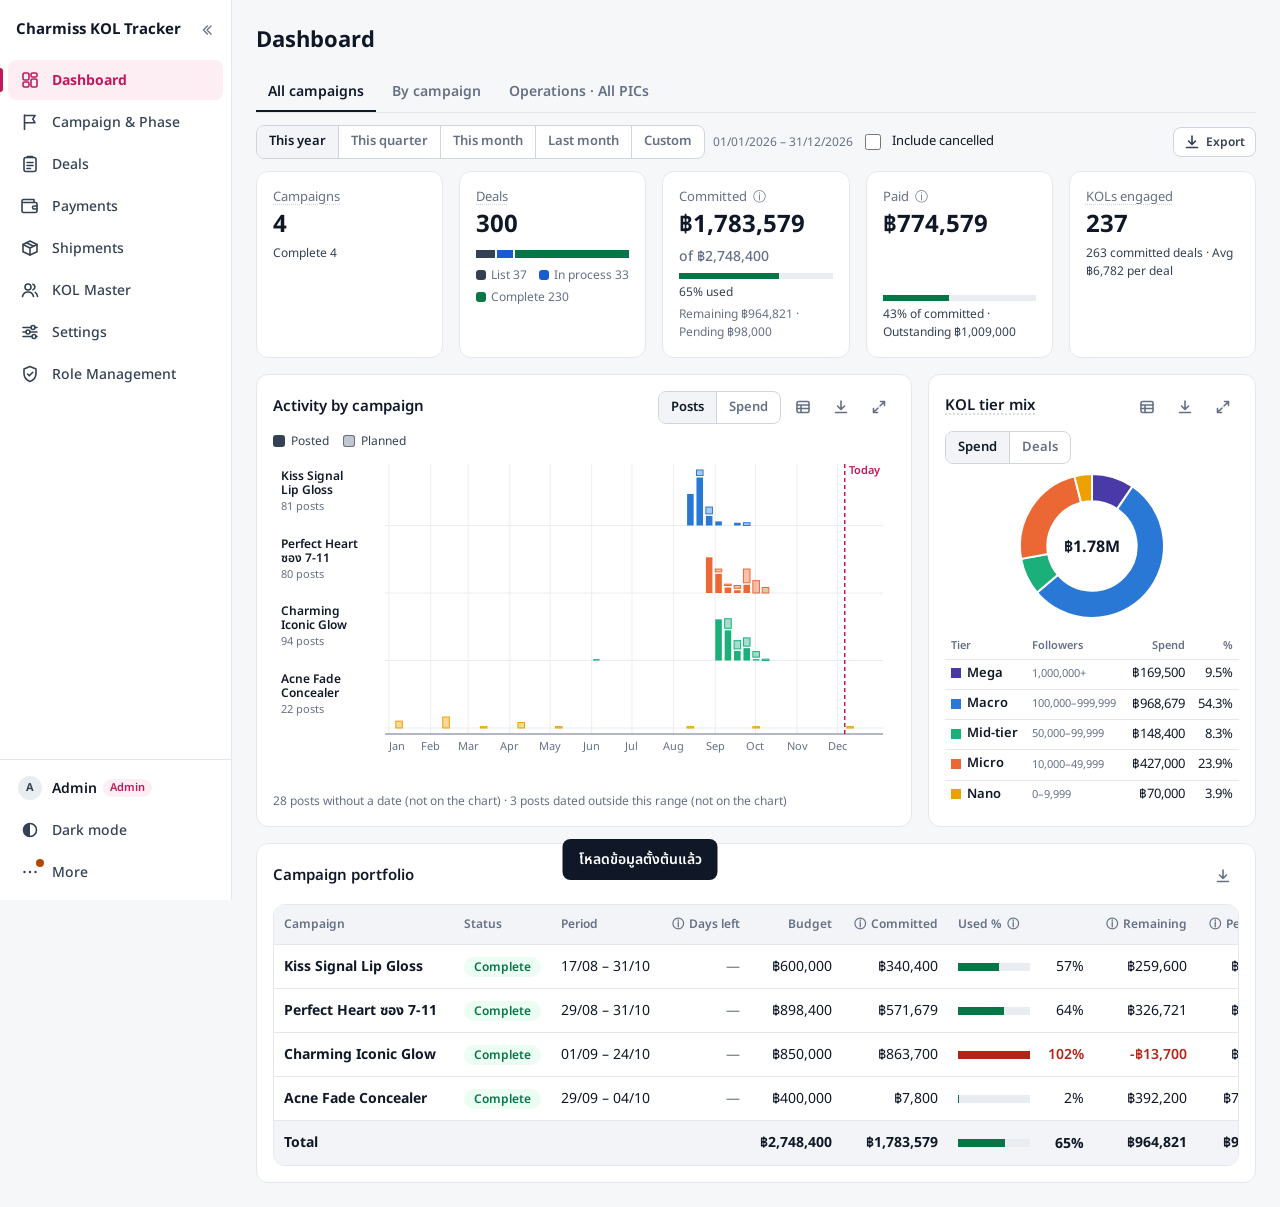
==== commit e18f2cd6: "CR11" ====
--- a/index.html
+++ b/index.html
@@ -31,6 +31,7 @@
       <section id="tab-overview" class="hidden"></section>
       <section id="tab-deals" class="hidden"></section>
       <section id="tab-payments" class="hidden"></section>
+      <section id="tab-shipments" class="hidden"></section>
       <section id="tab-kol" class="hidden"></section>
       <section id="tab-campaign" class="hidden"></section>
       <section id="tab-settings" class="hidden"></section>
@@ -41,6 +42,7 @@
 <div class="drawer-wrap hidden" id="drawer"><div class="drawer-overlay" data-dr-close></div><aside class="drawer" role="dialog" aria-modal="true" id="drawer_content"></aside></div>
 <div class="toast" id="toast" role="status" aria-live="polite"></div>
 <dialog id="dlg"></dialog>
+<dialog id="cmodal" class="cmodal"></dialog>
 <script src="data/seed.js"></script>
 <script src="src/content.js"></script>
 <script src="src/icons.js"></script>
@@ -56,15 +58,27 @@
 <script src="src/rules-journey.js"></script>
 <script src="src/rules-pay.js"></script>
 <script src="src/rules-dash.js"></script>
+<script src="src/rules-metrics.js"></script>
+<script src="src/rules-bulk.js"></script>
+<script src="src/rules-samples.js"></script>
+<script src="src/rules-golive.js"></script>
+<script src="src/rules-ship.js"></script>
+<script src="src/rules-fill.js"></script>
 <script src="src/store.js"></script>
 <script src="src/vault.js"></script>
 <script src="src/xlsx.js"></script>
 <script src="src/export.js"></script>
 <script src="src/ui.js"></script>
+<script src="src/ui-range.js"></script>
 <script src="src/screen-payee.js"></script>
 <script src="src/screen-overview.js"></script>
+<script src="src/screen-perf.js"></script>
 <script src="src/screen-deals.js"></script>
+<script src="src/screen-bulk.js"></script>
+<script src="src/screen-samples.js"></script>
 <script src="src/screen-payments.js"></script>
+<script src="src/screen-golive.js"></script>
+<script src="src/screen-shipments.js"></script>
 <script src="src/screen-kol.js"></script>
 <script src="src/screen-campaign.js"></script>
 <script src="src/screen-settings.js"></script>
--- a/src/styles.css
+++ b/src/styles.css
@@ -9,7 +9,8 @@
   --st-list-bg:#f2f4f7; --st-list:#344054; --st-prog-bg:#eff8ff; --st-prog:#175cd3; --st-done-bg:#ecfdf3; --st-done:#067647; --st-cancel-bg:#fef3f2; --st-cancel:#b42318;
   --ph1:#2a78d6; --ph2:#eb6834; --ph3:#1baf7a; --ph4:#eda100; --ph5:#e87ba4; --ph6:#008300; --ph7:#4a3aa7; --ph8:#e34948;
   --pl-aw:#2a78d6; --pl-co:#e87ba4; --pl-cv:#eda100; --series-grey:#B4B2A9;
-  --band:#8d95a3; --tier-mega:#4a3aa7;  --tier-macro:#2a78d6; --tier-mid:#1baf7a; --tier-micro:#eb6834; --tier-nano:#eda100;
+  --band:#8d95a3; --g-list:#5F5E5A; --g-list-bg:#F1EFE8; --g-prog:#2a78d6; --g-prog-bg:#E6F0FB; --g-done:#0f7a52; --g-done-bg:#E3F5EC; --g-cancel:#c23b3a; --g-cancel-bg:#FCE9E9;
+  --tier-mega:#4a3aa7;  --tier-macro:#2a78d6; --tier-mid:#1baf7a; --tier-micro:#eb6834; --tier-nano:#eda100;
   --series-kol:#2a78d6; --overlay:rgba(16,24,40,.32); --shadow-lg:0 12px 32px rgba(16,24,40,.16); --row-hover:#f9fafb; --row-sel:#fdf2f6;
 }
 :root[data-theme="dark"]{
@@ -21,7 +22,8 @@
   --st-list-bg:#2a303b; --st-list:#d0d5dd; --st-prog-bg:#122a45; --st-prog:#84caff; --st-done-bg:#0d2b1d; --st-done:#75e0a7; --st-cancel-bg:#3b1714; --st-cancel:#fda29b;
   --ph1:#3987e5; --ph2:#d95926; --ph3:#199e70; --ph4:#c98500; --ph5:#d55181; --ph6:#008300; --ph7:#9085e9; --ph8:#e66767;
   --pl-aw:#3987e5; --pl-co:#d55181; --pl-cv:#c98500; --series-grey:#5F5E5A;
-  --band:#6b7383; --tier-mega:#9085e9;  --tier-macro:#3987e5; --tier-mid:#199e70; --tier-micro:#d95926; --tier-nano:#c98500;
+  --band:#6b7383; --g-list:#B4B2A9; --g-list-bg:#2C2C2A; --g-prog:#3987e5; --g-prog-bg:#14263D; --g-done:#199e70; --g-done-bg:#12291F; --g-cancel:#e66767; --g-cancel-bg:#3A1A1A;
+  --tier-mega:#9085e9;  --tier-macro:#3987e5; --tier-mid:#199e70; --tier-micro:#d95926; --tier-nano:#c98500;
   --series-kol:#3987e5; --overlay:rgba(0,0,0,.55); --shadow-lg:0 12px 32px rgba(0,0,0,.5); --row-hover:#1c2129; --row-sel:#2b1d25;
 }
 *{box-sizing:border-box}
@@ -465,6 +467,7 @@
 .tbl.dl th.cb,.tbl.dl td.cb{width:40px;min-width:40px;max-width:40px;padding:0 0 0 12px;position:sticky;left:0;z-index:1;background:var(--surface)}
 .tbl.dl th.cb{z-index:3;background:var(--surface-2)}
 .tbl .sticky2{position:sticky;left:40px;z-index:1;background:var(--surface);box-shadow:1px 0 0 var(--border)}
+.tbl.nocb .sticky2{left:0}
 .tbl th.sticky2{z-index:3;background:var(--surface-2)}
 .tbl tbody tr.click:hover td.sticky2,.tbl.dl tbody tr.click:hover td.cb{background:var(--row-hover)}
 .tbl tbody tr.selected td.sticky2,.tbl.dl tbody tr.selected td.cb{background:var(--row-sel)}
@@ -657,7 +660,7 @@
 .pl-text{font-size:13px;margin-top:6px}
 .pl-tl{display:flex;flex-direction:column;gap:6px}
 .pl-row{display:grid;grid-template-columns:140px minmax(0,1fr);gap:8px;align-items:center;font-size:12px}
-.pl-name{white-space:nowrap;overflow:hidden;text-overflow:ellipsis}
+.pl-name{white-space:normal;overflow-wrap:break-word;line-height:1.25}
 .pl-months{position:relative;height:16px;border-bottom:1px solid var(--grid)}
 .pl-m{position:absolute;top:0;font-size:11px;font-weight:600;color:var(--muted);padding-left:3px;border-left:1px solid var(--grid)}
 .pl-track2{position:relative;height:12px;background:var(--surface-2)}
@@ -1020,7 +1023,7 @@
 .pm-menu{display:inline-block;margin-left:4px}
 tr.flash td{background:var(--accent-soft)!important;transition:background .3s}
 .pm-runtbl td.cph{min-width:130px;max-width:170px}
-.pm-runtbl td.pm-docscell{min-width:170px}
+.pm-runtbl td.pm-docscell{min-width:90px}
 .pm-payeepick{display:flex;gap:8px;align-items:center}
 .pm-payeepick select{flex:1;min-width:0}
 .pm-custom{display:inline-flex;align-items:center;gap:6px}
@@ -1081,3 +1084,529 @@
 .cp-table td.num,.cp-table th.num{font-variant-numeric:tabular-nums}
 .cp-table .cell2.r{align-items:flex-end}
 .cp-table .cellinfo{display:inline;line-height:inherit}
+/* the Days left column (CR-09 §4.8) still fits at 1440 with the menu open: a narrower Name (names wrap, never cut) and 8px sides */
+.cp-table td.nm,.cp-table th.nmh{min-width:220px}
+.tbl.cp-table th,.tbl.cp-table td{padding:0 8px}
+.tbl.cp-table td.nm{padding-left:12px}
+/* CR-09 §4.10 — status group colours (Pipeline and Table) · the Pipeline in two rows · §4.11 compact cards */
+.g-list{--gc:var(--g-list);--gb:var(--g-list-bg)} .g-prog{--gc:var(--g-prog);--gb:var(--g-prog-bg)} .g-done{--gc:var(--g-done);--gb:var(--g-done-bg)} .g-cancel{--gc:var(--g-cancel);--gb:var(--g-cancel-bg)}
+.pipe{display:flex;flex-direction:column;gap:16px;max-width:100%}
+.pipe .board{gap:16px}
+.bgsep{flex:0 0 1px;align-self:stretch;background:var(--border-strong)}
+.pipe .bg-h{height:28px;display:flex;align-items:center;padding:0 10px;background:var(--gb);color:var(--gc);border-top:3px solid var(--gc);font-size:13px;font-weight:700}
+.pipe .bg-h span{position:sticky;left:10px}
+.pipe .bcol{border-top:2px solid var(--gc);border-radius:0 0 12px 12px}
+.pipe .bcol.mini{border-top:2px solid var(--gc);border-radius:0 0 10px 10px;width:40px;min-height:120px}
+.bc-name{background:none;border:0;padding:0;font:inherit;font-weight:700;color:var(--text);cursor:pointer;text-align:left;white-space:normal}
+.bc-name:hover{color:var(--accent);text-decoration:underline}
+.clane{background:var(--gb);border-top:3px solid var(--gc);border-radius:0 0 12px 12px;padding:8px}
+.clane .cl-h{display:flex;align-items:center;gap:8px;font-size:13px}
+.clane .cl-h .bc-name{color:var(--gc)}
+.clane .cl-h [data-showall]{margin-left:auto}
+.clane .cl-b{display:grid;grid-template-columns:repeat(auto-fill,240px);gap:6px;margin-top:8px;max-height:110px;overflow:hidden}
+.clane .cl-b.all{max-height:none}
+.clane.shut .cl-b{display:none}
+.chevbtn{background:none;border:0;padding:2px;cursor:pointer;color:var(--muted);display:inline-flex}
+.chevbtn svg{width:14px;height:14px;fill:none;stroke:currentColor;stroke-width:1.8;transition:transform .15s}
+.chevbtn.open svg{transform:rotate(90deg)}
+.dcard{padding:8px;gap:4px;min-height:52px;border-radius:8px}
+.dcard .r1 b.nm{font-size:14px;font-weight:600;white-space:normal;overflow-wrap:anywhere;overflow:visible;text-overflow:clip;line-height:1.25}
+.dcard .r1 .amt{font-variant-numeric:tabular-nums;white-space:nowrap;margin-left:auto}
+.dcard .r2{font-size:12px;line-height:18px}
+.dcard .r2 .l{gap:5px}
+.dcard .r2 .l svg{width:14px;height:14px}
+.dcard .av.sm{width:18px;height:18px;font-size:10px;line-height:18px}
+.dcard .tier{color:var(--muted);font-size:11px}
+.dcard .cmenu{opacity:0}
+.dcard:hover .cmenu,.dcard:focus-within .cmenu,.dcard .cmenu:focus{opacity:1}
+@media (hover:none){.dcard .cmenu{opacity:1}}
+.dcard.selected{border-color:var(--accent);box-shadow:0 0 0 1px var(--accent)}
+.tbl tr.ghead.g-list td,.tbl tr.ghead.g-prog td,.tbl tr.ghead.g-done td,.tbl tr.ghead.g-cancel td{background:var(--gb);box-shadow:inset 4px 0 0 var(--gc)}
+.tbl tr.ghead td .gpop{margin-left:6px;width:22px;height:22px;font-size:13px;vertical-align:middle}
+/* CR-09 §4.12 — the Deal drawer is a wide drawer like the KOL one (resize · sticky header · two columns) */
+.drawer.wide .dr-resize{position:absolute;left:0;top:0;bottom:0;width:6px;cursor:col-resize;z-index:5;touch-action:none}
+.drawer.wide .dr-resize:hover,.drawer.wide .dr-resize.on{background:var(--accent);opacity:.35}
+.drawer.wide .dr-head{position:sticky;top:0;z-index:3}
+.drawer.wide .dr-title h2{white-space:normal;overflow:visible;overflow-wrap:anywhere;line-height:1.3}
+.drawer.dealw .dgrid>div{display:flex;flex-direction:column;gap:12px;min-width:0}
+.drawer.dealw .dgrid{display:flex;flex-direction:column;gap:12px}
+.drawer.dealw.two .dgrid{display:grid;grid-template-columns:minmax(0,1fr) minmax(0,1fr);align-items:start;gap:12px 16px}
+.drawer.dealw .dr-sub .stage,.drawer.dealw .dr-sub .st{vertical-align:middle}
+.drawer.dealw .backstage{display:inline-block;margin:2px 0 4px;font-size:13px}
+/* §4.13 — the Stage popup: 90vw (≤ 1400px) × 85vh · full screen on a phone */
+dialog.xl{width:min(90vw,1400px);height:85vh;max-height:85vh}
+dialog.xl[open]{display:flex;flex-direction:column}
+dialog.xl .dlg-b{flex:1;max-height:none;display:flex;flex-direction:column;gap:10px;min-height:0}
+dialog.xl .pop-wrap{flex:1;min-height:0;overflow:auto}
+.pop-h{display:flex;align-items:flex-start;gap:8px;border-top:3px solid var(--gc, var(--border));background:var(--gb, var(--surface))}
+.pop-h .pop-t{flex:1;display:flex;flex-wrap:wrap;align-items:center;gap:6px 10px}
+.pop-h .pop-t>b{font-size:17px;color:var(--gc, var(--text))}
+.pop-h .pop-scope{flex-basis:100%}
+.pop-tools{flex-wrap:wrap;gap:8px}
+.pop-tools .search{min-width:240px}
+.sp-tbl td,.sp-tbl th{white-space:nowrap}
+@media (max-width:760px){dialog.xl{width:100vw;height:100vh;max-width:100vw;max-height:100vh;border-radius:0;margin:0}}
+/* CR-09 §4.14 — To pay: no empty ☐ column · KOL kept in view on a solid background (offset = the columns before it) · two-line Campaign › Phase · one Status column */
+.pm-tbl th,.pm-tbl td{padding:0 8px}
+.pm-tbl tbody td{height:48px}
+.pm-tbl th.cb,.pm-tbl td.cb{width:36px;min-width:36px;max-width:36px;padding:0 0 0 10px;position:sticky;left:0;z-index:2;background:var(--surface)}
+.pm-tbl th.cb{z-index:4;background:var(--surface-2)}
+.pm-tbl .stk{position:sticky;left:36px;z-index:2;background:var(--surface);box-shadow:4px 0 6px -4px rgba(16,24,40,.18)}
+.pm-tbl .stk.at0{left:0}
+.pm-tbl th.stk{z-index:4;background:var(--surface-2)}
+.pm-tbl td.pm-kol{max-width:170px;white-space:normal}
+.pm-tbl td.pm-kol .kname{display:inline-flex;align-items:center;gap:4px;flex-wrap:wrap;overflow-wrap:anywhere}
+.pm-tbl td.cph2{min-width:200px;max-width:260px;white-space:normal;line-height:1.3;padding-top:5px;padding-bottom:5px}
+.pm-tbl td.cph2 .c1{display:block;color:var(--text-2)}
+.pm-tbl td.cph2 .c2{display:block;color:var(--muted);font-size:12px}
+.pm-tbl td .due{display:block;font-size:12px;color:var(--muted);font-variant-numeric:tabular-nums}
+.pm-tbl td .due.late{color:var(--err);font-weight:600}
+.pm-tbl .tns{display:inline-grid;place-items:center;width:15px;height:15px;border-radius:50%;background:var(--warn-soft);color:var(--warn);font-size:11px;font-weight:700;cursor:help}
+.pm-tbl td.pm-stc{white-space:normal;min-width:120px}
+.pm-tbl td.pm-stc .st{display:inline-block}
+.pm-miss{display:block;border:0;background:none;padding:0;margin-top:2px;font:inherit;font-size:12px;color:var(--warn);font-weight:600;cursor:pointer;text-decoration:underline dotted}
+.pm-tbl td.pm-act{white-space:nowrap;text-align:right;width:1%}
+.pm-req{display:inline-flex;align-items:center;gap:4px;width:92px;justify-content:center}
+.pm-req svg{width:13px;height:13px;fill:none;stroke:currentColor;stroke-width:1.8}
+.pm-tbl .pm-menu{display:inline-block;vertical-align:middle;margin-left:4px}
+.pm-tbl tr.pm-gh td{background:var(--surface-2)}
+.pm-tbl tr.pm-gh .gh{display:flex;align-items:center;gap:6px;background:none;border:0;padding:0;font:inherit;color:inherit;cursor:pointer;text-align:left;width:100%;position:sticky;left:10px}
+.pm-misspop .mi{white-space:nowrap}
+/* fits 1280 with the menu open (CR-09 §4.14 TC-36) */
+.pm-tbl th,.pm-tbl td{padding:0 6px}
+.pm-tbl th.th2{line-height:1.2}
+.pm-tbl th.th2 span{display:block;font-weight:500}
+.pm-tbl td.pm-kol{max-width:150px}
+.pm-req{width:auto;padding:0 8px}
+.pm-tbl tr.pm-gh .gh{width:max-content;max-width:none}
+.pm-tbl tr.pm-gh td{overflow:visible}
+/* CR-09 §4.16 — the Accounting role chip (purple, always with its name) */
+.rchip.accounting{background:color-mix(in srgb,var(--tier-mega) 14%,transparent);color:var(--tier-mega);border-color:transparent}
+/* CR-09 §4.15 — Payments tabs with ⓘ · the Accounting tab */
+.ptab-w{display:inline-flex;align-items:center;gap:2px}
+.ptab-w .info{margin-right:6px}
+.qcard.static{cursor:default}
+.pm-sec{margin-top:16px}
+.pm-sec .card-head .btns{display:flex;gap:8px;align-items:center;flex-wrap:wrap}
+.pm-runacts{white-space:nowrap;text-align:right}
+.pm-runacts .btn+.btn{margin-left:4px}
+.pm-returned{margin:0 0 12px}
+.pm-sendto{white-space:normal;max-width:260px;overflow-wrap:anywhere}
+.pm-runtbl tr.pm-gh td{padding:8px 10px}
+.stabs .ptab-w .info{padding:4px 2px;border-bottom:0;font-weight:400}
+@media (max-width:480px){.stabs .ptab-w>button[data-ptab]{padding:8px 6px}.ptab-w .info{margin-right:2px}}
+/* CR-09 R5 follow-up — the Deal drawer's right column is narrow: the run and its paid date share a cell · long Gencodes wrap */
+.dpl{margin-top:8px;border:1px solid var(--border);border-radius:8px}
+.dpl-r{padding:8px 10px;display:flex;flex-direction:column;gap:4px;font-size:13px}
+.dpl-r+.dpl-r{border-top:1px solid var(--border)}
+.dpl-a{display:flex;align-items:center;justify-content:space-between;gap:8px;flex-wrap:wrap}
+.dpl-m,.dpl-b{display:flex;flex-wrap:wrap;align-items:center;gap:2px 14px;color:var(--muted);font-variant-numeric:tabular-nums}
+.dpl-m b{color:var(--text)}
+.dpl-b .btn{margin-left:auto}
+.post .meta span{min-width:0;overflow-wrap:anywhere}
+/* CR-10 — Deals › Performance: KPI strip · toolbar · one row per posted post */
+.pf-kpis{display:grid;grid-template-columns:repeat(6,minmax(0,1fr));gap:12px;margin-bottom:12px}
+.pf-k{background:var(--surface);border:1px solid var(--border);border-radius:12px;padding:12px 14px;display:flex;flex-direction:column;gap:2px;min-width:0}
+.pf-k .l{color:var(--muted);font-size:12px;display:flex;align-items:center;gap:4px}
+.pf-k .v{font-size:22px;font-weight:700;font-variant-numeric:tabular-nums;line-height:1.25}
+.pf-k .s{font-size:12px;color:var(--muted);overflow-wrap:anywhere}
+.pf-k.click{cursor:pointer}
+.pf-k.click:hover,.pf-k.click:focus-visible{border-color:var(--accent)}
+@media (max-width:1279px){.pf-kpis{grid-template-columns:repeat(3,minmax(0,1fr))}}
+@media (max-width:600px){.pf-kpis{grid-template-columns:repeat(2,minmax(0,1fr))}}
+.pf-tools{margin-bottom:8px;flex-wrap:wrap;gap:8px}
+.pf-cols{max-height:60vh;overflow:auto;min-width:200px;padding:6px 0}
+.pf-cols .tick{display:flex;gap:8px;align-items:center;padding:4px 12px;font-size:13px;white-space:nowrap}
+.pf-wrap{max-height:calc(100vh - 300px)}
+.pf-tbl th,.pf-tbl td{padding:0 6px;height:44px}
+.pf-tbl th{height:40px}
+.pf-tbl td.num,.pf-tbl th.num{font-variant-numeric:tabular-nums}
+.pf-tbl .stk{position:sticky;left:0;z-index:1;background:var(--surface);box-shadow:1px 0 0 var(--border)}
+.pf-tbl th.stk{z-index:3;background:var(--surface-2)}
+.pf-tbl tbody tr.click:hover td.stk{background:var(--row-hover)}
+.pf-tbl td.pf-kol{max-width:200px;min-width:140px;white-space:normal;line-height:1.25;padding-top:4px;padding-bottom:4px}
+.pf-tbl td.pf-kol .kname{display:inline-flex;align-items:center;gap:4px;overflow-wrap:anywhere}
+.pf-tbl td.pf-kol .pf-h{display:block;font-size:12px;color:var(--muted);overflow-wrap:anywhere}
+.pf-tbl tr.total td{background:var(--surface-2)}
+.pf-tbl tr.total.sub td{background:var(--surface)}
+.pf-tbl tr.total td.stk{background:var(--surface-2)}
+.pf-tbl tr.total.sub td.stk{background:var(--surface)}
+.pf-tbl tr.pf-gh td{background:var(--surface-2);overflow:visible}
+.pf-tbl tr.pf-gh .gh{width:max-content;max-width:none}
+.pf-open{white-space:nowrap}
+.pf-nolink{background:var(--err-soft);color:var(--err);border:0;cursor:pointer;font:inherit;font-size:12px}
+.pf-stale{color:var(--warn);font-weight:600}
+.pf-late{color:var(--err)}
+.post.pf-hit{outline:2px solid var(--accent);outline-offset:2px;transition:outline-color .3s}
+.pf-tbl td.pf-kol .kname b,.pm-tbl td.pm-kol .kname b{white-space:normal;overflow:visible;text-overflow:clip;overflow-wrap:anywhere}
+/* CR-10 R2 — metrics in the cell · Paste metrics */
+.pf-tbl td.pf-ed{cursor:text}
+.pf-tbl td.pf-ed:hover{box-shadow:inset 0 0 0 1px var(--border-strong,var(--border));background:var(--surface-2)}
+.pf-tbl td.editing{padding:2px 4px}
+.pf-in{width:100%;min-width:72px;height:34px;text-align:right;font:inherit;font-variant-numeric:tabular-nums;padding:0 6px;border:2px solid var(--accent);border-radius:6px;background:var(--surface);color:var(--text)}
+.pf-in.invalid{border-color:var(--err);background:var(--err-soft)}
+.pf-pastebar{display:flex;align-items:center;gap:10px;flex-wrap:wrap;margin:8px 0}
+#pf_paste{width:100%;font-family:ui-monospace,Consolas,monospace;font-size:12px;resize:vertical;min-height:110px}
+.pf-psum{display:flex;gap:8px;flex-wrap:wrap;margin:10px 0 8px}
+.pf-pc{border:1px solid var(--border);border-radius:999px;padding:2px 10px;font-size:13px}
+.pf-pc.matched{border-color:var(--ok);color:var(--ok)}
+.pf-pc.error,.pf-pc.notfound{border-color:var(--err);color:var(--err)}
+.pf-pwrap{max-height:42vh}
+.pf-pl.notfound td,.pf-pl.error td{background:var(--err-soft)}
+.pf-pl.nochange td,.pf-pl.notyours td{color:var(--muted)}
+.pf-pres{white-space:normal;min-width:180px}
+.pf-plink{overflow-wrap:anywhere;white-space:normal;display:inline-block;max-width:260px}
+.pf-pw{color:var(--warn)}
+/* CR-10 §4.8 — date range field + picker */
+.drange{display:inline-flex;align-items:center;gap:2px;max-width:100%;min-width:0}
+.drange-t{display:inline-flex;align-items:center;gap:8px;min-height:36px;padding:0 10px;border:1px solid var(--border-strong,var(--border));border-radius:8px;background:var(--surface);color:var(--text);font:inherit;cursor:pointer;max-width:100%;min-width:0;text-align:left}
+.drange-t svg{width:16px;height:16px;flex:none;fill:none;stroke:currentColor;stroke-width:1.5;color:var(--muted)}
+.drange-t:hover{border-color:var(--accent)}
+.drange-t:focus-visible{outline:2px solid var(--accent);outline-offset:1px}
+.drange-v{white-space:nowrap;font-variant-numeric:tabular-nums}
+.drange-v.ph{color:var(--muted)}
+.drange-n{color:var(--muted);font-size:12px;white-space:nowrap}
+.drange-x{border:0;background:none;color:var(--muted);font-size:18px;line-height:1;cursor:pointer;padding:0 6px}
+.drange.invalid .drange-t{border-color:var(--err);background:var(--err-soft)}
+.drange.disabled .drange-t{opacity:.6;cursor:default}
+dialog.drp{position:fixed;margin:0;padding:0;border:1px solid var(--border);border-radius:14px;background:var(--surface);color:var(--text);box-shadow:0 12px 40px rgba(0,0,0,.25);width:min(640px,calc(100vw - 16px));max-height:calc(100vh - 16px);overflow:auto}
+dialog.drp::backdrop{background:rgba(0,0,0,.18)}
+.drp-h{display:flex;align-items:flex-start;justify-content:space-between;gap:12px;padding:14px 16px 10px;border-bottom:1px solid var(--border)}
+.drp-l{font-size:12px;color:var(--muted)}
+.drp-big{font-size:22px;font-weight:600;margin-top:2px}
+.drp-edit svg{width:16px;height:16px;fill:none;stroke:currentColor;stroke-width:1.5}
+.drp-edit.on{color:var(--accent)}
+.drp-type{display:flex;gap:12px;padding:12px 16px 0}
+.drp-type .field{flex:1}
+.drp-type input{width:100%}
+#drp_err{padding:0 16px}
+.drp-body{position:relative;padding:8px 16px}
+.drp-nav{position:absolute;top:10px;left:8px;right:8px;display:flex;justify-content:space-between;pointer-events:none}
+.drp-nav button{pointer-events:auto}
+.drp-ms{display:grid;grid-template-columns:1fr 1fr;gap:24px}
+.drp-mt{text-align:center;font-weight:600;height:36px;line-height:36px}
+.drp-g{display:grid;grid-template-columns:repeat(7,1fr);row-gap:2px}
+.drp-w{font-size:11px;color:var(--muted);text-align:center;height:24px;line-height:24px}
+.drp-d{position:relative;border:0;background:none;color:var(--text);font:inherit;font-size:13px;height:36px;padding:0;cursor:pointer;font-variant-numeric:tabular-nums}
+.drp-d span{position:relative;z-index:1;display:inline-grid;place-items:center;width:32px;height:32px;border-radius:50%}
+.drp-d:hover span{background:var(--surface-2)}
+.drp-d:focus-visible{outline:none}
+.drp-d:focus-visible span{box-shadow:0 0 0 2px var(--accent)}
+.drp-d.band{background:var(--surface-2)}
+.drp-d.in{background:var(--accent-soft)}
+.drp-d.prev.in{background:color-mix(in srgb,var(--accent-soft) 70%,transparent)}
+.drp-d.start:not(.end){background:linear-gradient(90deg,transparent 50%,var(--accent-soft) 50%)}
+.drp-d.end:not(.start){background:linear-gradient(90deg,var(--accent-soft) 50%,transparent 50%)}
+.drp-d.start span,.drp-d.end span{background:var(--accent);color:var(--accent-text);font-weight:600}
+.drp-d.prev.end span{background:color-mix(in srgb,var(--accent) 55%,transparent)}
+.drp-d.today span{box-shadow:inset 0 0 0 1.5px var(--text-2)}
+.drp-d.mk::after{content:"";position:absolute;left:6px;right:6px;bottom:1px;height:3px;border-radius:2px;background:var(--mk)}
+.drp-d:disabled{color:var(--muted);opacity:.45;cursor:default}
+.drp-f{display:flex;justify-content:flex-end;gap:8px;padding:10px 16px 14px;border-top:1px solid var(--border);position:sticky;bottom:0;background:var(--surface)}
+dialog.drp.sheet{inset:0;width:100vw;max-width:100vw;height:100vh;max-height:100vh;border-radius:0;display:flex;flex-direction:column}
+dialog.drp.sheet .drp-body{flex:1;overflow:auto}
+dialog.drp.sheet .drp-ms.vert{grid-template-columns:1fr;gap:12px}
+.pl-tbl td.pl-per{min-width:250px;width:260px}
+.pl-tbl td.pl-per .drange-t{width:100%}
+.pl-period .drange-t{min-width:280px}
+/* CR-10 §4.9 — Campaign & Phase: the Campaign filter */
+.cp-cmenu>summary{max-width:260px;overflow:hidden;white-space:nowrap}
+.cp-cpop{min-width:280px;max-width:min(380px,calc(100vw - 32px));padding:10px}
+.cp-cpop .search{width:100%;margin-bottom:6px}
+.cp-copts{max-height:50vh;overflow:auto;display:flex;flex-direction:column}
+.cp-copts .tick{display:flex;align-items:center;gap:8px;padding:5px 2px;font-size:13px}
+.cp-copts .cp-cname{flex:1;min-width:0;overflow-wrap:anywhere}
+#cp_chips{margin-bottom:8px}
+.pl-period .drange.dfield{width:auto;flex:none}
+@media (max-width:767px){.pl-period .drange.dfield{flex:1;min-width:0}.pl-period .drange-t{min-width:0;width:100%}}
+.toast{box-sizing:border-box;overflow-wrap:anywhere;text-align:center}
+/* CR-10 R4 — New deal tabs · KOL box · Create KOL · Bulk shortlist · Set details */
+.nd-tabs{margin:0 0 8px;border-bottom:1px solid var(--border)}
+.kolbox{position:relative}
+.kolbox input{width:100%}
+.kolpop{position:absolute;left:0;right:0;top:calc(100% + 4px);z-index:20;background:var(--surface);border:1px solid var(--border);border-radius:10px;box-shadow:0 8px 24px rgba(0,0,0,.14);max-height:320px;overflow:auto;padding:4px}
+.kolopt{display:block;width:100%;text-align:left;border:0;background:none;color:var(--text);font:inherit;padding:8px 10px;border-radius:6px;cursor:pointer;overflow-wrap:anywhere}
+.kolopt:hover,.kolopt.on{background:var(--surface-2)}
+.kolopt.create{color:var(--accent);font-weight:600;border-top:1px solid var(--border);border-radius:0 0 6px 6px}
+.ck-dup{display:flex;align-items:center;gap:10px;flex-wrap:wrap;background:var(--warn-soft);color:var(--warn);border:1px solid var(--warn);border-radius:8px;padding:8px 12px;margin-bottom:12px}
+.ck-dup span{flex:1;min-width:200px;font-weight:600}
+dialog#dlg.bulkdlg{width:90vw;max-width:1400px;height:min(90vh,900px);padding:0}
+dialog#dlg.bulkdlg .bk{display:flex;flex-direction:column;height:100%}
+.bk-h{display:flex;align-items:center;justify-content:space-between;gap:12px}
+.bk-h .nd-tabs{margin:0;border:0}
+.bk-top{display:grid;grid-template-columns:repeat(5,minmax(0,1fr));gap:10px 14px;padding:12px 20px;border-bottom:1px solid var(--border)}
+.bk-top .field{margin:0;min-width:0}
+.bk-top select{width:100%}
+.bk-lock{height:36px;display:flex;align-items:center;gap:6px;padding:0 10px;border:1px dashed var(--border-strong);border-radius:8px;color:var(--text-2)}
+.bk-main{flex:1;min-height:0;display:grid;grid-template-columns:minmax(0,1fr) 300px}
+.bk-left{min-width:0;display:flex;flex-direction:column;padding:10px 12px 10px 20px;min-height:0}
+.bk-tools{flex-wrap:wrap;gap:6px 10px;margin-bottom:8px}
+.bk-tools .search{min-width:180px;flex:1}
+#bk_list{flex:1;min-height:0;display:flex;flex-direction:column}
+.bk-wrap{flex:1;min-height:0}
+.bk-tbl td.bk-kol{white-space:normal;min-width:160px;overflow-wrap:anywhere}
+.bk-banner{background:var(--info-soft);color:var(--info);border-radius:8px;padding:6px 12px;margin-bottom:8px;font-size:13px}
+.bk-pager{display:flex;align-items:center;justify-content:center;gap:10px;padding:8px 0}
+.bk-right{border-left:1px solid var(--border);display:flex;flex-direction:column;min-height:0;padding:12px 16px}
+.bk-rh{display:flex;justify-content:space-between;align-items:center;margin-bottom:8px}
+.bk-sel{flex:1;overflow:auto;display:flex;flex-direction:column;gap:2px}
+.bk-si{display:flex;justify-content:space-between;align-items:center;gap:6px;padding:4px 6px;border-radius:6px;background:var(--surface-2);font-size:13px}
+.bk-si span{overflow-wrap:anywhere}
+.bk-si .x{border:0;background:none;color:var(--muted);font-size:16px;cursor:pointer}
+.bk-sum{border-top:1px solid var(--border);padding-top:10px;margin-top:8px;font-weight:600}
+.bk-f{align-items:center}
+.bk-result{display:flex;align-items:center;gap:8px;flex-wrap:wrap;background:var(--surface-2);border-radius:8px;padding:8px 12px;margin:8px 0;font-size:13px}
+.sd{display:flex;flex-direction:column;gap:8px}
+.sd-row{display:grid;grid-template-columns:160px minmax(0,1fr);gap:10px;align-items:center}
+@media (max-width:900px){.bk-top{grid-template-columns:repeat(2,minmax(0,1fr))}.bk-main{grid-template-columns:1fr}.bk-right{border-left:0;border-top:1px solid var(--border);max-height:30vh}}
+@media (max-width:600px){dialog#dlg.bulkdlg{width:100vw;max-width:100vw;height:100vh;max-height:100vh;border-radius:0}.bk-top{grid-template-columns:1fr}.sd-row{grid-template-columns:1fr}}
+/* CR-10 R6 — Samples */
+.smsec .sec-h{display:flex;justify-content:space-between;align-items:center}
+.smtbl td{white-space:normal}
+.sm-addr{margin-top:8px;display:flex;align-items:center;gap:6px;flex-wrap:wrap}
+.sm-shipsecure{width:100%;font-size:13px;color:var(--text-2);overflow-wrap:anywhere}
+.st.sm-overdue{background:var(--err-soft);color:var(--err)}
+.st.sm-this_week{background:var(--warn-soft);color:var(--warn)}
+.st.sm-to_ship{background:var(--surface-2);color:var(--text-2)}
+.st.sm-shipped{background:var(--info-soft);color:var(--info)}
+.st.sm-delivered{background:var(--ok-soft);color:var(--ok)}
+.st.sm-problem{background:var(--err-soft);color:var(--err);opacity:.85}
+.st.sm-not_required{background:transparent;color:var(--muted);border:1px solid var(--border-strong)}
+.smtrack{display:flex;align-items:center;gap:6px;flex-wrap:wrap;margin-top:8px;font-size:13px}
+.smt-l{color:var(--muted);min-width:60px}
+.smt{padding:2px 8px;border-radius:999px;background:var(--surface-2);color:var(--text-2)}
+.smt.done{background:var(--ok-soft);color:var(--ok)}
+.smt.warn{background:var(--warn-soft);color:var(--warn)}
+.smt.late{background:var(--err-soft);color:var(--err);font-weight:600}
+.smt-arrow{color:var(--muted)}
+.smicon{font-size:12px;line-height:1;margin-left:4px;padding:1px 3px;border-radius:4px;filter:saturate(.9)}
+.smicon.sm-overdue{background:var(--err-soft);outline:1px solid var(--err)}
+.smicon.sm-this_week{background:var(--warn-soft)}
+.smicon.sm-shipped{background:var(--info-soft)}
+.sm-tools{margin:8px 0;gap:8px;flex-wrap:wrap}
+.sm-wrap{max-height:calc(100vh - 320px)}
+.smtab td.sm-kol{white-space:normal;min-width:130px;max-width:200px}
+.smtab th.cb,.smtab td.cb{width:40px;min-width:40px;max-width:40px;padding:0 0 0 12px;position:sticky;left:0;z-index:1;background:var(--surface)}
+.smtab th.cb{z-index:3;background:var(--surface-2)}
+.smtab tbody tr.click:hover td.cb{background:var(--row-hover)}
+.smtab td.sm-stage{min-width:130px;max-width:190px;white-space:normal}
+.smtab td.sm-stage .st{white-space:normal;height:auto;min-height:24px;line-height:1.25;padding-top:2px;padding-bottom:2px}
+.smtab td.sm-kol .kname b,.smtbl .kname b{white-space:normal;overflow:visible;text-overflow:clip;overflow-wrap:break-word}
+.smtab td.sm-items{white-space:normal;max-width:180px;overflow-wrap:anywhere}
+.smtab td.sm-items .chip{white-space:normal;height:auto;min-height:24px;line-height:1.25;padding-top:2px;padding-bottom:2px}
+.smtab td.sm-dd{white-space:normal;min-width:80px}
+.smtab td:not(.cb),.smtab th:not(.cb){padding-left:8px;padding-right:8px}
+.smtab td.sm-items{min-width:100px}
+.ss-trk{max-height:none;overflow:visible}
+.sm-in{height:32px;font:inherit;font-size:13px;max-width:150px}
+input.sm-in{width:124px}
+select.sm-in{width:132px}
+.sm-trk,.sm-itemlist,.ss-trk{display:flex;flex-direction:column;gap:6px;max-height:40vh;overflow:auto}
+.sm-trkrow{display:grid;grid-template-columns:minmax(120px,180px) minmax(0,1fr);gap:8px;align-items:center}
+.sm-trkrow span{overflow-wrap:anywhere}
+.py-ship{margin-top:8px}
+
+/* ===================== CR-11 §4.2 — the create modal (S 480 · M 720 · L 90vw ≤ 1400 × 85vh · full screen under 768px) ===================== */
+body.cm-open{overflow:hidden}
+dialog.cmodal{padding:0;border:1px solid var(--border);border-radius:14px;background:var(--surface);color:var(--text);box-shadow:var(--shadow-lg);max-height:85vh;overflow:hidden}
+dialog.cmodal[open]{display:flex;flex-direction:column}
+dialog.cmodal::backdrop{background:rgba(0,0,0,.4)}
+dialog.cmodal.cm-l{width:90vw;max-width:1400px;height:85vh}
+dialog.cmodal.cm-m{width:min(720px,calc(100vw - 32px))}
+dialog.cmodal.cm-s{width:min(480px,calc(100vw - 32px))}
+.cm-root{display:flex;flex-direction:column;flex:1;min-height:0;max-height:85vh}
+dialog.cmodal.cm-l .cm-root{height:100%}
+.cm-h{flex:none;display:flex;align-items:center;gap:12px;padding:12px 16px 0 24px;border-bottom:1px solid var(--border);min-height:52px}
+.cm-h .cm-title{margin:0 0 12px;font-size:18px;font-weight:700;flex:1;min-width:0;overflow-wrap:anywhere}
+.cm-h .cm-tabs{flex:1;min-width:0;margin:0;border:0;align-self:flex-end}
+.cm-h .cm-x{margin:0 0 10px auto;flex:none}
+.cm-sub{flex:none;padding:8px 24px 0;color:var(--muted);font-size:13px;overflow-wrap:anywhere}
+.cm-b{flex:1;min-height:0;overflow:auto;padding:24px}
+.cm-b.flush{padding:0;overflow:hidden;display:flex;flex-direction:column}
+.cm-f{flex:none;display:flex;align-items:center;gap:12px;padding:12px 24px;border-top:1px solid var(--border);background:var(--surface)}
+.cm-fl{flex:1;min-width:0}
+.cm-fl .checks{margin:0;max-height:96px;overflow:auto}
+.cm-f .btns{flex:none;display:flex;gap:8px;flex-wrap:wrap;justify-content:flex-end}
+@media (max-width:767px){
+  dialog.cmodal,dialog.cmodal.cm-l,dialog.cmodal.cm-m,dialog.cmodal.cm-s{width:100vw;max-width:100vw;height:100dvh;max-height:100dvh;margin:0;border-radius:0;border:0}
+  .cm-root{max-height:100dvh;height:100%}
+  .cm-b{padding:16px}
+  .cm-f{flex-wrap:wrap;padding:10px 16px}
+  .cm-fl{flex-basis:100%}
+  .cm-f .btns{width:100%}
+  .cm-f .btns .btn{flex:1}
+}
+/* CR-11 §4.4 — New deal › Single KOL: Deal on the left · KOL & cost on the right */
+.nd-grid{display:grid;grid-template-columns:minmax(0,1.15fr) minmax(0,1fr);gap:20px;align-items:start}
+.nd-col{display:flex;flex-direction:column;gap:16px;min-width:0}
+@media (max-width:1000px){.nd-grid{grid-template-columns:minmax(0,1fr)}}
+.nd-kol{border:1px solid var(--border);border-radius:12px;padding:14px 16px;background:var(--surface-2);display:flex;flex-direction:column;gap:6px}
+.nd-kol.empty{color:var(--muted);font-size:13px}
+.nd-kh{display:flex;align-items:center;gap:6px;font-size:16px;flex-wrap:wrap}
+.nd-kh b{overflow-wrap:anywhere}
+.nd-ka{display:flex;flex-wrap:wrap;gap:6px 14px;font-size:13px;margin-bottom:4px}
+.nd-acc{display:inline-flex;align-items:center;gap:4px;overflow-wrap:anywhere}
+.nd-kol .kv{font-size:13px}
+.nd-back{margin:0 0 12px}
+.nd-prodlink{margin-top:6px}
+.cm-b .bk{flex:1;min-height:0;display:flex;flex-direction:column}
+.cm-h .cm-tabs{margin-bottom:-1px}
+.nd-ph{margin:0 0 4px;font-size:16px}
+.nd-psub{margin:0 0 14px}
+#dl_body .flash:not(tr){box-shadow:0 0 0 2px var(--accent);transition:box-shadow .3s}
+/* CR-11 §4.5 — the Phase Planner in the create modal: Campaign 40% · Phases 60% · one column when the modal is under 1100px */
+.cm-b{container-type:inline-size}
+.pl-grid{display:grid;grid-template-columns:minmax(0,1fr) minmax(0,2fr);gap:20px;align-items:start}   /* CR-11 §4.11: the Phases side needs the Default pillar column */
+.pl-l,.pl-r{display:flex;flex-direction:column;gap:16px;min-width:0}
+@container (max-width:1180px){.pl-grid{grid-template-columns:minmax(0,1fr)}}
+/* CR-11 §4.4 — New deal opened from KOL Master: the KOL locked (Change frees it) */
+.kollock{display:flex;align-items:center;justify-content:space-between;gap:10px;min-height:38px;padding:4px 6px 4px 12px;border:1px dashed var(--border-strong);border-radius:8px;background:var(--surface-2)}
+.kollock .kl-n{min-width:0;overflow-wrap:anywhere}
+.cm-b .pl-tbl input[data-k="label"]{min-width:92px;width:100%}
+.cm-b .pl-tbl td.pl-per{min-width:214px;width:220px}
+.cm-b .pl-tbl input[type=number]{width:78px}
+/* CR-11 §4.9 — To pay: On hold · the header sums are filters */
+.st.holdc{background:var(--warn-soft,#fff4e5);color:var(--warn)}
+.pm-held td{background:color-mix(in srgb,var(--surface-2) 70%,transparent)}
+.pm-holdr{display:block;font-size:12px;color:var(--muted);overflow-wrap:anywhere;max-width:260px}
+.pm-sumb{border:0;background:none;font:inherit;color:var(--muted);padding:2px 4px;border-radius:6px;cursor:pointer}
+.pm-sumb b{color:var(--text);font-variant-numeric:tabular-nums}
+.pm-sumb:hover,.pm-sumb.on{background:var(--surface-2)}
+.pm-sumb.on{box-shadow:inset 0 -2px 0 var(--accent)}
+/* CR-11 §4.8 — Operations: To do · Data health (folds) */
+.ops-todo{margin-bottom:12px}
+.ops-h{font-weight:600;font-size:13px;color:var(--text-2);margin:0 0 8px}
+.ops-health{padding:0}
+.ops-health > summary{list-style:none;display:flex;align-items:center;gap:8px;padding:12px 16px;cursor:pointer}
+.ops-health > summary::-webkit-details-marker{display:none}
+.ops-health > summary .chev{display:inline-flex;transition:transform .15s}
+.ops-health > summary .chev.open{transform:rotate(90deg)}
+.ops-health.good > summary{cursor:default;color:var(--ok)}
+.ops-health .hl-items{padding:0 16px 8px}
+.ops-health > .hint{padding:0 16px 12px}
+
+/* ===== CR-11 §4.6 / §4.12 — Imported "—" · metrics checkpoints ===== */
+.rel.rel-none.faint{box-shadow:none;background:none;color:var(--muted);opacity:.75;font-weight:400}
+.chip.pf-due{background:var(--warn-soft);color:var(--warn);border-color:transparent;font-weight:600}
+.pf-nt{margin:-4px 0 12px}
+.sm-legacy td{color:var(--muted)}
+/* ===== CR-11 §4.7 — Go-live clean-up ===== */
+.gl-banner{display:flex;align-items:center;flex-wrap:wrap;gap:8px;padding:10px 14px;margin:0 0 12px;border-radius:10px;background:var(--warn-soft);color:var(--text);border:1px solid transparent}
+.gl-banner > span:first-child{flex:1 1 280px;min-width:0}
+.gl-step{display:flex;flex-direction:column;gap:8px;min-width:0}
+.gl-tools{display:grid;grid-template-columns:minmax(0,3fr) minmax(0,2fr);gap:16px;align-items:start;margin:4px 0 8px}
+.gl-pr,.gl-def{border:1px solid var(--border);border-radius:10px;padding:12px;min-width:0}
+.gl-def{display:flex;flex-direction:column;gap:8px}
+.gl-map{display:flex;flex-wrap:wrap;gap:8px 12px;align-items:flex-end;margin-top:8px}
+.gl-map .field{flex:1 1 150px;min-width:0;margin:0}
+.gl-map select{width:100%}
+.gl-msum{margin-top:8px}
+.gl-miss{margin-top:6px}
+.gl-miss ul{margin:6px 0 0;padding-left:18px;max-height:160px;overflow:auto}
+.gl-sel{margin:4px 0}
+.gl-gh{display:inline-flex;align-items:center;gap:8px;flex-wrap:wrap}
+.gl-tbl td .nm{overflow-wrap:anywhere}
+.gl-review{display:flex;flex-direction:column;gap:6px;padding:12px;border:1px solid var(--border);border-radius:10px}
+@container (max-width:760px){.gl-tools{grid-template-columns:minmax(0,1fr)}}
+/* ===== CR-11 §4.10 — Shipments ===== */
+.sh-tools{margin:8px 0;gap:8px;flex-wrap:wrap}
+.sh-tools .search{flex:1 1 220px;min-width:160px}
+.chipbtn{height:32px;padding:0 12px;border:1px solid var(--border-strong);border-radius:999px;background:var(--surface);color:var(--text);font:inherit;font-size:13px;cursor:pointer}
+.chipbtn:hover{background:var(--surface-2)}
+.chipbtn.on{background:var(--accent-soft, var(--info-soft));border-color:var(--accent, var(--info));color:var(--accent, var(--info));font-weight:600}
+.sh-cards{margin:4px 0 12px}
+.sh-cards .qcard.warn .n{color:var(--err)}
+.sh-bulk{gap:8px;flex-wrap:wrap;margin:0 0 8px}
+.sh-picks .menu-list{min-width:240px}
+.sh-wrap{max-height:calc(100vh - 300px)}
+.sh-tbl th.cb,.sh-tbl td.cb{width:40px;min-width:40px;max-width:40px;padding:0 0 0 12px;position:sticky;left:0;z-index:1;background:var(--surface)}
+.sh-tbl th.cb{z-index:3;background:var(--surface-2)}
+.sh-tbl .stk{position:sticky;left:40px;z-index:1;background:var(--surface);box-shadow:4px 0 6px -4px rgba(16,24,40,.18)}
+.sh-tbl .stk.at0{left:0}
+.sh-tbl th.stk{z-index:3;background:var(--surface-2)}
+.sh-tbl tbody tr.click:hover td.stk,.sh-tbl tbody tr.click:hover td.cb{background:var(--row-hover)}
+.sh-tbl td:not(.cb),.sh-tbl th:not(.cb){padding-left:8px;padding-right:8px}
+.sh-tbl td.sh-kol{white-space:normal;min-width:120px;max-width:190px}
+.sh-tbl td.sh-kol .kname{display:inline-flex;align-items:center;gap:4px;flex-wrap:wrap}
+.sh-tbl td.sh-kol .kname b{white-space:normal;overflow:visible;text-overflow:clip;overflow-wrap:anywhere}
+.sh-tbl td.sh-kol .muted{display:block}
+.sh-tbl td.sh-items{white-space:normal;min-width:90px;max-width:170px;overflow-wrap:anywhere}
+.sh-tbl td.sh-items .chip{white-space:normal;height:auto;min-height:24px;line-height:1.25;padding-top:2px;padding-bottom:2px}
+.sh-tbl .cph2{display:flex;flex-direction:column;min-width:110px;max-width:190px;white-space:normal}
+.sh-tbl .cph2 .c2{color:var(--muted);font-size:12px}
+.sh-tbl td.sh-act{width:36px}
+.sh-tbl tr.ghead td{background:var(--surface-2)}
+.chip.sh-purpose{white-space:nowrap}
+.sh-slow{color:var(--warn);font-weight:600}
+.sh-imp{margin:10px 0}
+.sh-sum{margin:12px 0 8px;padding:10px 12px;border:1px solid var(--border);border-radius:10px}
+.sh-sumh{margin-bottom:6px}
+.sh-sumchips{display:flex;flex-wrap:wrap;gap:6px}
+.sh-pllist{display:flex;flex-direction:column;gap:4px;max-height:220px;overflow:auto}
+.sh-plrow{display:flex;gap:8px;align-items:baseline;flex-wrap:wrap}
+.sh-plbtns{margin:12px 0;gap:8px;flex-wrap:wrap}
+.sh-ma .fields{margin-bottom:12px}
+.sh-ma textarea{font-family:ui-monospace,Consolas,monospace;width:100%}
+.ns-qty{display:flex;flex-wrap:wrap;gap:6px 12px;margin-top:8px}
+.ns-qrow{display:inline-flex;align-items:center;gap:6px}
+.ns-qrow input{width:72px}
+.chip.sh-from{font-size:11px;background:var(--info-soft);color:var(--info);border-color:transparent}
+/* CR-11 §4.11 — Phase Planner › Default pillar · New deal chips */
+.pl-tbl select[data-k="default_pillar"]{width:132px;min-width:0}
+.cm-b .pl-tbl select[data-k="default_pillar"]{width:112px}
+.fill-apply{margin-top:8px}
+.alloc-note{margin-top:8px;display:flex;flex-wrap:wrap;gap:6px;align-items:center}
+.pl-tbl td.pl-per .drange-n{display:none}   /* the Days column says it (CR-11 §4.11: room for Default pillar) */
+/* ===== CR-11 §4.13 #1 — Deals: row 1 (scope · Filters · Clear all ··· views) · row 2 (state tabs · Group by · money) ===== */
+.dl-scope .dl-views{margin:0;border:1px solid var(--border);border-radius:10px;padding:2px;gap:2px;flex:none}
+.dl-scope .dl-views button{border-bottom:0;border-radius:8px;padding:6px 12px}
+.dl-scope .dl-views button.on{background:var(--surface-2);color:var(--text)}
+.dl-row3 .stabs{flex:0 1 auto}
+@media (max-width:767px){.dl-scope .dl-views{order:-1;width:100%;overflow-x:auto}.dl-scope .dl-views button{flex:1}}
+.tiph{cursor:help;text-decoration:underline dotted var(--border-strong);text-underline-offset:3px}
+/* CR-11 §4.13 #3 — the Posted lane sits right under Row 1 */
+.clane.plane{border-radius:0;margin-top:0}
+.clane.plane + .clane{margin-top:8px}
+/* ===== CR-11 §4.13 #4 — names break only after _ . - (the <wbr> of ui.nameHTML) or at spaces — never inside a word, never "…" ===== */
+.dcard .r1 b.nm,.kolname b,.kname b,.nd-kh b,.kollock .kl-n,.gl-tbl td .nm,.sh-tbl td.sh-kol .kname b,.pf-tbl td.pf-kol .kname b,.pm-tbl td.pm-kol .kname b,
+.bk-tbl td.bk-kol,.kolopt,.cp-table .nmw b,.gantt td.gn b,.gantt td.gn .pn,td.kn b{overflow-wrap:break-word;word-break:normal}
+.tbl td .kolname b,.tbl td.kn b{white-space:normal;overflow:visible;text-overflow:clip}
+.tbl td.kn{white-space:normal;min-width:110px}
+.tbl.km-tbl td.kphase{white-space:normal;text-overflow:clip;max-width:200px;min-width:120px}
+/* CR-11 §4.13 #5 — Timeline legend (the same marks as the bars) */
+.gt-legend{display:flex;flex-wrap:wrap;gap:6px 16px;align-items:center;margin:8px 0 0;font-size:12px;color:var(--text-2)}
+.gt-legend .gl-i{display:inline-flex;align-items:center;gap:6px}
+.gt-legend i{display:inline-block;width:22px;height:10px;border-radius:2px;background:var(--st-prog)}
+.gt-legend i.gl-campaign{height:4px;background:var(--text-2)}
+.gt-legend i.gl-complete{background:var(--st-done);opacity:.55}
+.gt-legend i.gl-not_started{background:var(--muted);opacity:.5}
+.gt-legend i.gl-hold{background:repeating-linear-gradient(135deg,var(--warn) 0 4px,var(--warn-soft) 4px 8px)}
+.gt-legend i.gl-cancelled{background:var(--series-grey);opacity:.7;box-shadow:inset 0 5px 0 -4px var(--text-2)}
+.gt-legend i.gl-over{background:var(--st-prog);box-shadow:inset 0 0 0 2px var(--err)}
+.gt-legend i.gl-hatch{background:repeating-linear-gradient(135deg,rgba(0,0,0,.45) 0 2px,transparent 2px 5px),var(--st-prog)}
+:root[data-theme="dark"] .gt-legend i.gl-hatch{background:repeating-linear-gradient(135deg,rgba(255,255,255,.55) 0 2px,transparent 2px 5px),var(--st-prog)}
+.gt-legend i.gl-today{width:0;height:14px;border-radius:0;background:none;border-left:1.5px dashed var(--accent)}
+.corelock{font-size:12px;cursor:help;margin-left:4px}
+/* CR-11 §4.13 #8 — Role Management matrix: groups that fold · the header row stays on top */
+.perm-wrap{max-height:70vh;overflow:auto}
+.perm-tbl thead th{position:sticky;top:0;z-index:2;background:var(--surface-2)}
+.perm-tbl tr.ghead td{background:var(--surface-2)}
+.perm-tbl td:first-child{white-space:normal;max-width:none;min-width:260px}
+/* CR-11 §4.13 #9 — To pay: 13px at least · numbers right, tabular */
+.pm-tbl{font-size:14px}
+.pm-tbl td.cph2 .c2,.pm-tbl td .due,.pm-miss,.pm-holdr,.pm-tbl .pm-gh td{font-size:13px}
+.pm-tbl td.num,.pm-tbl th.num{text-align:right;font-variant-numeric:tabular-nums}
+@media (min-width:1280px){#dl_camp + .combo{width:200px}#dl_phase + .combo{width:170px}.dl-scope .search{flex:1 1 150px;min-width:140px;max-width:260px}.dl-scope .dl-views button{padding:6px 10px}}
+/* CR-11 §4.13 #3 — Row 1 of the Pipeline shares the width (no side scroll at 1440 when the optional columns are empty) */
+.pipe .board .bgroup{flex:1 1 auto;min-width:0}
+.pipe .board .bcols{min-width:0}
+.pipe .board .bcol:not(.mini){flex:1 1 210px;width:auto;min-width:178px;max-width:240px}
+/* #9 — To pay: no text under 13px (status chips · the term mark) */
+.pm-tbl .st,.pm-tbl .chip,.pm-tbl td .chip.ok-chip,.pm-tbl td .chip.warn-chip,.pm-tbl td .chip.err-chip{font-size:13px}
+.pm-tbl .tns{width:17px;height:17px;font-size:13px}
+@media (min-width:1280px){#dl_camp + .combo{width:180px;min-width:0}#dl_phase + .combo{width:150px;min-width:0}.dl-scope #dl_pic{max-width:130px}.dl-scope .search{flex:1 1 140px;min-width:130px}
+  .dl-scope .dl-views button{padding:6px 8px}.dl-scope #dl_fmenu > summary{padding-left:10px;padding-right:10px}}
+@media (min-width:1280px){#dl_camp + .combo{width:170px}#dl_phase + .combo{width:140px}.dl-scope #dl_pic{max-width:115px}.dl-scope .search{flex:1 1 120px;min-width:120px}.dl-scope .dl-views button{padding:6px 7px}}
+/* the Campaign name is read in full (never cut) — the PIC box says "All PICs" / "Me (…)" by itself, so its label gives way below 1600px */
+@media (min-width:1280px) and (max-width:1599px){.dl-piclab .tl{position:absolute;width:1px;height:1px;overflow:hidden;clip:rect(0 0 0 0)}}
+@media (min-width:1280px){#dl_camp + .combo{width:205px}.dl-scope .search{flex:1 1 110px;min-width:110px}}
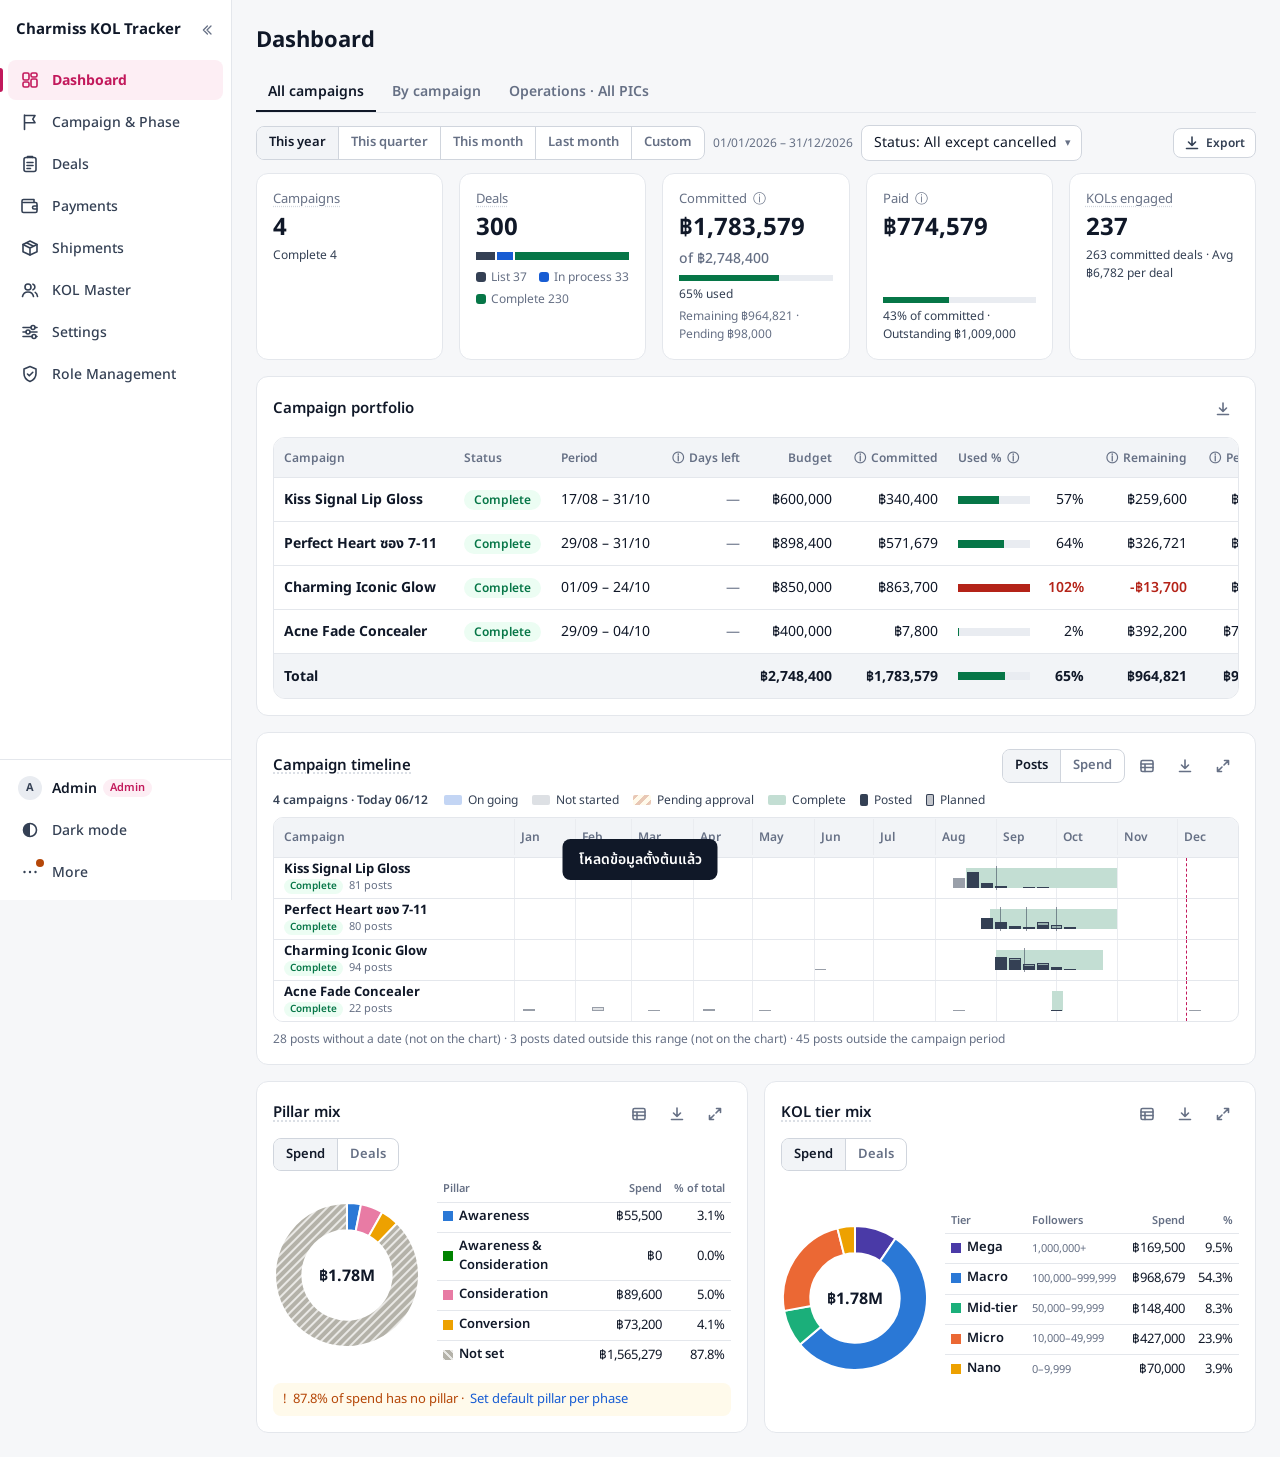
==== commit a94d5b6f: "CR 21" ====
--- a/index.html
+++ b/index.html
@@ -64,8 +64,15 @@
 <script src="src/rules-golive.js"></script>
 <script src="src/rules-ship.js"></script>
 <script src="src/rules-fill.js"></script>
+<script src="src/rules-profile.js"></script>
+<script src="src/rules-approval.js"></script>
+<script src="src/rules-budget.js"></script>
+<script src="src/rules-ops.js"></script>
+<script src="src/rules-package.js"></script>
+<script src="src/rules-move.js"></script>
 <script src="src/store.js"></script>
 <script src="src/vault.js"></script>
+<script src="src/photos.js"></script>
 <script src="src/xlsx.js"></script>
 <script src="src/export.js"></script>
 <script src="src/ui.js"></script>
@@ -73,13 +80,19 @@
 <script src="src/screen-payee.js"></script>
 <script src="src/screen-overview.js"></script>
 <script src="src/screen-perf.js"></script>
+<script src="src/screen-move.js"></script>
+<script src="src/screen-packages.js"></script>
 <script src="src/screen-deals.js"></script>
 <script src="src/screen-bulk.js"></script>
+<script src="src/screen-newdeal.js"></script>
 <script src="src/screen-samples.js"></script>
 <script src="src/screen-payments.js"></script>
 <script src="src/screen-golive.js"></script>
 <script src="src/screen-shipments.js"></script>
 <script src="src/screen-kol.js"></script>
+<script src="src/screen-profile.js"></script>
+<script src="src/screen-budget.js"></script>
+<script src="src/screen-approvals.js"></script>
 <script src="src/screen-campaign.js"></script>
 <script src="src/screen-settings.js"></script>
 <script src="src/screen-roles.js"></script>
--- a/src/styles.css
+++ b/src/styles.css
@@ -2,26 +2,32 @@
    Spacing 4/8/12/16/24 · cards radius 12 + 1px border · primary colour only for the one primary button and the active tab. */
 :root{
   color-scheme:light;
+  /* CR-13 §4.3 — Phase = an ordinal grey ramp (step 1 light … 6 strong) · never a data colour (Tier / Pillar / Campaign) */
+  --phs1:#a3a19a; --phs2:#8a8881; --phs3:#72716b; --phs4:#5b5a55; --phs5:#4a4945; --phs6:#3a3936;
   --bg:#f6f7f9; --surface:#ffffff; --surface-2:#f2f4f7; --surface-3:#e9ecf1; --border:#e4e7ec; --border-strong:#d0d5dd; --grid:#eaecf0;
   --text:#101828; --text-2:#344054; --muted:#667085;
   --accent:#c2185b; --accent-hover:#a3144c; --accent-soft:#fdeef4; --accent-text:#ffffff;
+  --mark:#fde68a;   /* CR-14 §4.3: the search found in a name */
   --ok:#067647; --ok-soft:#ecfdf3; --warn:#b54708; --warn-soft:#fffaeb; --err:#b42318; --err-soft:#fef3f2; --info:#175cd3; --info-soft:#eff8ff;
   --st-list-bg:#f2f4f7; --st-list:#344054; --st-prog-bg:#eff8ff; --st-prog:#175cd3; --st-done-bg:#ecfdf3; --st-done:#067647; --st-cancel-bg:#fef3f2; --st-cancel:#b42318;
+  /* --ph1…8 = the categorical order for Campaigns (CR-13: Phases use --phs1…6) */
   --ph1:#2a78d6; --ph2:#eb6834; --ph3:#1baf7a; --ph4:#eda100; --ph5:#e87ba4; --ph6:#008300; --ph7:#4a3aa7; --ph8:#e34948;
-  --pl-aw:#2a78d6; --pl-co:#e87ba4; --pl-cv:#eda100; --series-grey:#B4B2A9;
+  --pl-aw:#2a78d6; --pl-ac:#008300; --pl-co:#e87ba4; --pl-cv:#eda100; --series-grey:#B4B2A9;
   --band:#8d95a3; --g-list:#5F5E5A; --g-list-bg:#F1EFE8; --g-prog:#2a78d6; --g-prog-bg:#E6F0FB; --g-done:#0f7a52; --g-done-bg:#E3F5EC; --g-cancel:#c23b3a; --g-cancel-bg:#FCE9E9;
   --tier-mega:#4a3aa7;  --tier-macro:#2a78d6; --tier-mid:#1baf7a; --tier-micro:#eb6834; --tier-nano:#eda100;
   --series-kol:#2a78d6; --overlay:rgba(16,24,40,.32); --shadow-lg:0 12px 32px rgba(16,24,40,.16); --row-hover:#f9fafb; --row-sel:#fdf2f6;
 }
 :root[data-theme="dark"]{
   color-scheme:dark;
+  --phs1:#5f5e58; --phs2:#75736d; --phs3:#8b8982; --phs4:#a2a098; --phs5:#bbb9b1; --phs6:#d6d4cc;
   --bg:#0f1217; --surface:#171b22; --surface-2:#1f242d; --surface-3:#2a303b; --border:#2c333f; --border-strong:#3b4452; --grid:#262c36;
   --text:#eef0f3; --text-2:#c9ced6; --muted:#98a2b3;
   --accent:#f06292; --accent-hover:#f48fb1; --accent-soft:#3a1f2b; --accent-text:#171b22;
+  --mark:#6b5310;
   --ok:#47cd89; --ok-soft:#0d2b1d; --warn:#fdb022; --warn-soft:#33240c; --err:#f97066; --err-soft:#3b1714; --info:#84caff; --info-soft:#122a45;
   --st-list-bg:#2a303b; --st-list:#d0d5dd; --st-prog-bg:#122a45; --st-prog:#84caff; --st-done-bg:#0d2b1d; --st-done:#75e0a7; --st-cancel-bg:#3b1714; --st-cancel:#fda29b;
   --ph1:#3987e5; --ph2:#d95926; --ph3:#199e70; --ph4:#c98500; --ph5:#d55181; --ph6:#008300; --ph7:#9085e9; --ph8:#e66767;
-  --pl-aw:#3987e5; --pl-co:#d55181; --pl-cv:#c98500; --series-grey:#5F5E5A;
+  --pl-aw:#3987e5; --pl-ac:#008300; --pl-co:#d55181; --pl-cv:#c98500; --series-grey:#5F5E5A;
   --band:#6b7383; --g-list:#B4B2A9; --g-list-bg:#2C2C2A; --g-prog:#3987e5; --g-prog-bg:#14263D; --g-done:#199e70; --g-done-bg:#12291F; --g-cancel:#e66767; --g-cancel-bg:#3A1A1A;
   --tier-mega:#9085e9;  --tier-macro:#3987e5; --tier-mid:#199e70; --tier-micro:#d95926; --tier-nano:#c98500;
   --series-kol:#3987e5; --overlay:rgba(0,0,0,.55); --shadow-lg:0 12px 32px rgba(0,0,0,.5); --row-hover:#1c2129; --row-sel:#2b1d25;
@@ -126,8 +132,8 @@
 .pagehead{display:flex;align-items:center;gap:12px;flex-wrap:wrap;margin-bottom:16px}
 .toolbar{display:flex;gap:8px;flex-wrap:wrap;align-items:center;margin-bottom:12px}
 .toolbar input[type=search],.toolbar select{width:auto;max-width:100%}
-.toolbar .search{flex:1 1 240px;max-width:360px}
-@media (max-width:760px){.toolbar .search{max-width:none;flex-basis:100%}}
+.toolbar > .search{flex:1 1 240px;max-width:360px}   /* CR-14 §4.2: the toolbar's own box only (a box inside a popover of the toolbar took flex 240px as its height) */
+@media (max-width:760px){.toolbar > .search{max-width:none;flex-basis:100%}}
 .fchips{display:flex;gap:6px;flex-wrap:wrap;margin:-4px 0 12px}
 .fchip{display:inline-flex;align-items:center;gap:4px;background:var(--surface-2);border:1px solid var(--border);border-radius:999px;padding:2px 4px 2px 10px;font-size:12px;color:var(--text-2)}
 .fchip button{border:0;background:none;color:var(--muted);cursor:pointer;font-size:14px;line-height:1;padding:0 4px}
@@ -141,6 +147,15 @@
 .tgl{border:1px solid var(--border-strong);background:var(--surface);color:var(--text-2);font:inherit;font-size:13px;border-radius:999px;padding:2px 10px;cursor:pointer}
 .tgl b{color:inherit}
 .tgl.on{background:var(--text);border-color:var(--text);color:var(--surface)}
+/* CR-13 §4.4 — Deals state tabs: a dot and, when chosen, an underline in the colour of the Pipeline group · a tab at 0 stays, faint */
+.dl-tabs button .tdot{display:inline-block;width:8px;height:8px;border-radius:50%;background:var(--gc);margin-right:6px;vertical-align:1px}
+.dl-tabs button.on[class*="g-"]{border-bottom-color:var(--gc)}
+.dl-tabs button.zero:not(.on){opacity:.5}
+@media (max-width:767px){.dl-row3 .dl-tabs{flex-wrap:wrap;overflow-x:visible}.dl-row3 .dl-tabs button{padding:8px}}   /* every tab whole on a phone (no strip to scroll) */
+/* §4.5 — Docs to collect + Open in Payments read as one pill */
+.tglgrp{display:inline-flex}
+.tglgrp .tgl:first-child{border-radius:999px 0 0 999px}
+.tglgrp .tgl-go{border-left:0;border-radius:0 999px 999px 0;color:var(--info);font-size:12px}
 
 /* ---------- cards, KPI ---------- */
 .card{background:var(--surface);border:1px solid var(--border);border-radius:12px;padding:16px}
@@ -804,7 +819,6 @@
 .dl-sum b{color:var(--text);font-variant-numeric:tabular-nums} .dl-sum b.over{color:var(--err)}
 .dl-sum .sep{margin:0 4px}
 #dl_reasons{margin:-2px 0 10px}
-#dl_fpop .ticks{display:flex;flex-wrap:wrap;gap:4px 12px}
 .menu-list .mi-seg{padding:4px 10px 8px}
 @media (max-width:767px){.dl-camp{width:100%}.dl-camp .combo{flex:1}#dl_camp + .combo,#dl_phase + .combo{width:100%!important}.dl-sum{margin-left:0;white-space:normal}.dl-row3 .stabs{flex-basis:100%}}
 /* CR-06 §4.7: Pipeline drag & drop — a column that takes the card (dashed accent) · one that cannot (faded, no-entry cursor; Post in red) */
@@ -843,11 +857,11 @@
 .pf-n{display:none;font-size:11px;font-weight:600;color:var(--muted);margin-left:2px}
 main[data-cw="l"] .tbl.dl .pf-rest{display:none}
 main[data-cw="l"] .tbl.dl .pf-n{display:inline}
-main[data-cw="l"] .toolbar .search{min-width:220px}
+main[data-cw="l"] .toolbar > .search{min-width:220px}
 main[data-cw="m"] .kpis{grid-template-columns:repeat(2,minmax(0,1fr))}
 main[data-cw="s"] .kpis{grid-template-columns:minmax(0,1fr)}
 main[data-cw="m"] .ov-row,main[data-cw="s"] .ov-row,main[data-cw="m"] .ov-half,main[data-cw="s"] .ov-half,main[data-cw="m"] .ov-row.r12,main[data-cw="s"] .ov-row.r12{grid-template-columns:minmax(0,1fr)}
-main[data-cw="m"] .toolbar .search,main[data-cw="s"] .toolbar .search{flex:1 1 100%;max-width:none;order:-1}
+main[data-cw="m"] .toolbar > .search,main[data-cw="s"] .toolbar > .search{flex:1 1 100%;max-width:none;order:-1}
 main[data-cw="m"] #km_body .kcol,main[data-cw="s"] #km_body .kcol{position:sticky;left:44px;z-index:1;background:var(--surface);box-shadow:1px 0 0 var(--border)}
 main[data-cw="m"] .cp-table td.nm,main[data-cw="m"] .cp-table th.nmh{position:sticky;left:0;z-index:1;background:var(--surface);box-shadow:1px 0 0 var(--border)}
 main[data-cw="m"] .cp-table th.nmh{z-index:3;background:var(--surface-2)}
@@ -931,8 +945,6 @@
 .icon-btn.sm{width:24px;height:24px;font-size:12px}
 .kt-add input{min-width:0;flex:1}
 .km-tbl td.kcat .cell2 .sub{white-space:nowrap;overflow:hidden;text-overflow:ellipsis}
-.ticks.typeticks{display:grid;grid-template-columns:repeat(2,minmax(0,1fr));gap:4px 12px}
-.ticks.typeticks .tick{white-space:nowrap}
 
 /* CR-07 §4.9 — Journey timeline: green = passed · orange ring = waiting · red = late / overdue / cancelled · grey = upcoming; 4px square lines */
 .jt-sum{font-size:12px;color:var(--muted);font-weight:600}
@@ -943,7 +955,8 @@
 .jt-s.seg-cancel::after{background:var(--err)}
 .jt-c.info{width:24px;height:24px;border-radius:50%;border:2px solid var(--border);background:var(--surface);color:var(--muted);display:grid;place-items:center;font-size:12px;font-weight:700;line-height:1;padding:0;cursor:pointer;position:relative;z-index:1;flex:none}
 .jt-s.done .jt-c,.jt-s.late .jt-c{background:var(--ok);border-color:var(--ok);color:#fff}
-.jt-s.nodate .jt-c{background:var(--ok-soft);border-color:var(--ok);color:var(--ok)}
+.jt-s.nodate .jt-c{background:var(--surface-2);border-color:var(--border-strong);color:var(--muted)}   /* CR-15: passed, no date on record (grey, not a warning) */
+.jt-t .jt-nr{color:var(--muted)}
 .jt-s.current .jt-c{background:var(--warn-soft);border-color:var(--warn);color:var(--warn);box-shadow:0 0 0 3px var(--warn-soft)}
 .jt-s.current.od .jt-c{border-color:var(--err);box-shadow:0 0 0 3px var(--err-soft)}
 .jt-s.overdue .jt-c{border-color:var(--err);color:var(--err)}
@@ -1128,11 +1141,12 @@
 .drawer.wide .dr-resize:hover,.drawer.wide .dr-resize.on{background:var(--accent);opacity:.35}
 .drawer.wide .dr-head{position:sticky;top:0;z-index:3}
 .drawer.wide .dr-title h2{white-space:normal;overflow:visible;overflow-wrap:anywhere;line-height:1.3}
-.drawer.dealw .dgrid>div{display:flex;flex-direction:column;gap:12px;min-width:0}
-.drawer.dealw .dgrid{display:flex;flex-direction:column;gap:12px}
-.drawer.dealw.two .dgrid{display:grid;grid-template-columns:minmax(0,1fr) minmax(0,1fr);align-items:start;gap:12px 16px}
-.drawer.dealw .dr-sub .stage,.drawer.dealw .dr-sub .st{vertical-align:middle}
-.drawer.dealw .backstage{display:inline-block;margin:2px 0 4px;font-size:13px}
+/* CR-20 §4.6 — the Deal modal (the drawer host as a centred modal: L · ~1120px · 90vh · the page faded behind · full screen below 768px) */
+.drawer.dm .dgrid>div{display:flex;flex-direction:column;gap:12px;min-width:0}
+.drawer.dm .dgrid{display:flex;flex-direction:column;gap:12px}
+.drawer.dm.two .dgrid{display:grid;grid-template-columns:minmax(0,1fr) minmax(0,1fr);align-items:start;gap:12px 16px}
+.drawer.dm .dr-sub .stage,.drawer.dm .dr-sub .st{vertical-align:middle}
+.drawer.dm .backstage{display:inline-block;margin:2px 0 4px;font-size:13px}
 /* §4.13 — the Stage popup: 90vw (≤ 1400px) × 85vh · full screen on a phone */
 dialog.xl{width:min(90vw,1400px);height:85vh;max-height:85vh}
 dialog.xl[open]{display:flex;flex-direction:column}
@@ -1215,8 +1229,6 @@
 @media (max-width:1279px){.pf-kpis{grid-template-columns:repeat(3,minmax(0,1fr))}}
 @media (max-width:600px){.pf-kpis{grid-template-columns:repeat(2,minmax(0,1fr))}}
 .pf-tools{margin-bottom:8px;flex-wrap:wrap;gap:8px}
-.pf-cols{max-height:60vh;overflow:auto;min-width:200px;padding:6px 0}
-.pf-cols .tick{display:flex;gap:8px;align-items:center;padding:4px 12px;font-size:13px;white-space:nowrap}
 .pf-wrap{max-height:calc(100vh - 300px)}
 .pf-tbl th,.pf-tbl td{padding:0 6px;height:44px}
 .pf-tbl th{height:40px}
@@ -1310,12 +1322,9 @@
 .pl-tbl td.pl-per .drange-t{width:100%}
 .pl-period .drange-t{min-width:280px}
 /* CR-10 §4.9 — Campaign & Phase: the Campaign filter */
-.cp-cmenu>summary{max-width:260px;overflow:hidden;white-space:nowrap}
-.cp-cpop{min-width:280px;max-width:min(380px,calc(100vw - 32px));padding:10px}
-.cp-cpop .search{width:100%;margin-bottom:6px}
-.cp-copts{max-height:50vh;overflow:auto;display:flex;flex-direction:column}
-.cp-copts .tick{display:flex;align-items:center;gap:8px;padding:5px 2px;font-size:13px}
-.cp-copts .cp-cname{flex:1;min-width:0;overflow-wrap:anywhere}
+/* CR-14 §4.2 — the Campaign filter is a ui.multiSelect (#cp_cms) · §4.3 the search found in a name */
+#cp_cms .ms-trigger{max-width:280px}
+.cp-table mark,.gantt mark{background:var(--mark);color:inherit;border-radius:2px;padding:0 1px}
 #cp_chips{margin-bottom:8px}
 .pl-period .drange.dfield{width:auto;flex:none}
 @media (max-width:767px){.pl-period .drange.dfield{flex:1;min-width:0}.pl-period .drange-t{min-width:0;width:100%}}
@@ -1610,3 +1619,428 @@
 /* the Campaign name is read in full (never cut) — the PIC box says "All PICs" / "Me (…)" by itself, so its label gives way below 1600px */
 @media (min-width:1280px) and (max-width:1599px){.dl-piclab .tl{position:absolute;width:1px;height:1px;overflow:hidden;clip:rect(0 0 0 0)}}
 @media (min-width:1280px){#dl_camp + .combo{width:205px}.dl-scope .search{flex:1 1 110px;min-width:110px}}
+/* ===== CR-13 §4.1 — All campaigns: KPI → Campaign portfolio → Activity by campaign (full row) → Pillar mix · KOL tier mix (1 : 1) ===== */
+.ov-r3{margin-top:16px}
+.ov-r3>.card{margin:0}
+.ov-r4{display:grid;grid-template-columns:minmax(0,1fr) minmax(0,1fr);gap:16px;margin-top:16px;align-items:stretch}
+.ov-r4>.card{margin:0;min-width:0;display:flex;flex-direction:column}
+@media (max-width:1023px){.ov-r4{grid-template-columns:minmax(0,1fr)}}
+.pm-note{margin-top:12px;display:flex;flex-wrap:wrap;gap:4px 6px;align-items:baseline}
+.tm-leg td.pm-d{color:var(--text-2)}   /* Δ: secondary ink — above or below the target is not good or bad by itself */
+.pmix .tm-leg{max-width:420px}
+/* CR-13 §4.3 — a Phase dot before its name */
+.pn .dotc,.pl-seq .dotc,.arow2 .al .dotc{width:8px;height:8px;margin-right:6px;flex:none}
+
+/* ---------- CR-14 §4.2 — ui.multiSelect (its own classes · nothing from .toolbar / .search reaches inside) ---------- */
+.ms{position:relative;display:inline-flex;vertical-align:middle;max-width:100%;min-width:0}
+.ms-trigger{display:inline-flex;align-items:center;gap:8px;height:36px;max-width:100%;padding:0 10px 0 12px;border:1px solid var(--border-strong);border-radius:8px;background:var(--surface);color:var(--text);font:inherit;font-size:14px;cursor:pointer;text-align:left}
+.ms-trigger:hover{background:var(--surface-2)}
+.ms-trigger .ms-l{min-width:0;overflow-wrap:anywhere;line-height:18px}
+.ms-trigger .ms-caret{color:var(--muted);font-size:11px;flex:0 0 auto}
+.ms-pop{display:none;position:absolute;left:0;top:calc(100% + 4px);z-index:40;width:max-content;min-width:max(280px,100%);max-width:min(380px,calc(100vw - 32px));max-height:400px;flex-direction:column;gap:6px;padding:8px;background:var(--surface);border:1px solid var(--border);border-radius:12px;box-shadow:var(--shadow-lg)}
+.ms-pop.open{display:flex}
+.ms-pop.right{left:auto;right:0}
+.ms-qw{position:relative;flex:0 0 auto;display:flex;align-items:center}
+.ms-qw svg{position:absolute;left:9px;width:14px;height:14px;fill:none;stroke:var(--muted);stroke-width:1.6;stroke-linecap:round;pointer-events:none}
+.ms-qw .ms-q{flex:0 0 auto;width:100%;height:32px;min-height:0;max-height:32px;padding:4px 8px 4px 28px;font-size:13px}
+.ms-list{flex:1 1 auto;min-height:0;overflow:auto;display:flex;flex-direction:column}
+.ms-opt{display:flex;align-items:center;gap:8px;padding:6px 6px;border-radius:6px;font-size:13px;cursor:pointer}
+.ms-opt:hover{background:var(--surface-2)}
+.ms-opt:has(input:focus-visible){box-shadow:0 0 0 2px var(--accent-soft)}
+.ms-opt[title] input{opacity:.6}
+.ms-name{flex:1 1 auto;min-width:0;overflow-wrap:anywhere}
+.ms-sub{color:var(--muted);font-variant-numeric:tabular-nums}
+.ms-dot{width:8px;height:8px;border-radius:50%;flex:0 0 auto}
+.ms-opt .st{flex:0 0 auto;max-width:none}   /* a status chip keeps its whole word; the name wraps */
+.ms-dot.outline{box-shadow:inset 0 0 0 1.5px var(--muted)}
+.ms-none{padding:8px 6px;color:var(--muted);font-size:13px}
+.ms-foot{flex:0 0 auto;display:flex;justify-content:space-between;gap:8px;border-top:1px solid var(--border);padding-top:6px}
+.ms.inline{display:block}
+.ms.inline .ms-pop{display:flex;position:static;width:auto;min-width:0;max-width:none;max-height:260px;padding:0;border:0;box-shadow:none;background:none}
+@media (max-width:760px){.ms:not(.inline){display:inline-block}.ms:not(.inline) .ms-pop{position:fixed;left:16px;right:16px;top:auto;width:auto;min-width:0;max-width:none;max-height:70vh}}
+/* CR-14 §4.5 — the KOL drawer's Contact line (the ID can be copied) */
+.kv.kcontact b{display:inline-flex;align-items:center;gap:4px;min-width:0}
+.kv.kcontact .kct{overflow-wrap:anywhere}
+.kv.kcontact .copybtn{opacity:1}
+.pf-tools .ms-trigger{height:30px;font-size:13px;font-weight:600;color:var(--text-2)}   /* CR-14: Columns as tall as the small buttons next to it */
+
+/* ---------- CR-16 §4.1 — the KOL profile: a large modal (L) with tabs · under the Deal drawer (40), over the page (the dialogs are in the top layer) ---------- */
+body.kpm-open{overflow:hidden}
+.kpm-wrap{position:fixed;inset:0;z-index:35;display:flex;align-items:center;justify-content:center;padding:24px}
+.kpm-wrap.hidden{display:none}
+.kpm-overlay{position:absolute;inset:0;background:var(--overlay)}
+.kpm{position:relative;width:min(1200px,94vw);height:min(90vh,1000px);background:var(--bg);color:var(--text);border:1px solid var(--border);border-radius:14px;box-shadow:var(--shadow-lg);display:flex;flex-direction:column;overflow:hidden;outline:none}
+.kpm.drop{box-shadow:0 0 0 3px var(--accent),var(--shadow-lg)}
+.kpm-h{flex:none;background:var(--surface);border-bottom:1px solid var(--border);padding:14px 20px 0;display:flex;flex-direction:column;gap:8px}
+.kpm-back{align-self:flex-start}
+.kpm-top{display:flex;align-items:flex-start;gap:14px}
+.kpm-top .t{flex:1;min-width:0;display:flex;flex-direction:column;gap:6px}
+.kpm-top h2{margin:0;font-size:20px;font-weight:700;line-height:1.3;overflow-wrap:anywhere}
+.kpm-top h2 .copybtn{opacity:1;vertical-align:middle;margin-left:4px}
+.kpm-top .dr-sub .chip{font-size:11px}
+.kpm-acts{display:flex;align-items:center;gap:8px;flex-wrap:wrap;justify-content:flex-end}
+.kpm-nav{display:inline-flex;gap:2px}
+.kpm-nav .icon-btn{font-size:20px;line-height:1}
+.kpm-sum{display:flex;flex-wrap:wrap;gap:6px 20px;font-size:13px;padding:2px 0}
+.kpm-sum .ks{display:inline-flex;align-items:center;gap:6px;min-width:0}
+.kpm-sum .ks .l{color:var(--muted);font-size:12px}
+.kpm-sum .ks b{font-weight:600;overflow-wrap:anywhere}
+.kpm-tabs{margin:0;border-bottom:0}
+.kpm-b{flex:1;min-height:0;overflow:auto;padding:16px 20px;display:flex;flex-direction:column;gap:12px;outline:none}
+.kpm-f{flex:none;background:var(--surface);border-top:1px solid var(--border);padding:12px 20px;display:flex;align-items:center;gap:12px}
+.kpm-f .checks{flex:1;min-width:0;margin:0;max-height:96px;overflow:auto}
+.kpm-f .btns{flex:none;display:flex;gap:8px}
+.kpm-2{display:grid;grid-template-columns:minmax(0,1fr) minmax(0,1fr);gap:12px 16px;align-items:start}
+.kpm-col{display:flex;flex-direction:column;gap:12px;min-width:0}
+.kpm-col:empty{display:none}
+.kpm-bar{display:flex;flex-wrap:wrap;align-items:center;gap:8px 12px}
+.kpm-seg{max-width:100%;overflow-x:auto;scrollbar-width:none}
+.kpm-htbl tr.grp td{background:var(--surface-2);font-size:13px}
+.kpm-b .post.click{cursor:pointer}
+.kpm-b .post.click:hover,.kpm-b .post.click:focus-visible{background:var(--row-hover)}
+.kpm-ref{display:grid;grid-template-columns:repeat(2,minmax(0,1fr));gap:12px}
+.kpm-refc{display:flex;flex-direction:column;gap:2px;padding:10px 12px;border:1px solid var(--border);border-radius:10px;background:var(--surface-2);min-width:0}
+.kpm-refc .l{color:var(--muted);font-size:12px}
+.kpm-refc b{font-size:18px}
+.kpm-rtbl .qsrc span,.kpm-rtbl .qsrc .sub{display:block}
+.kpm-edit{display:flex;flex-direction:column;gap:12px}
+@media (max-width:1023px){.kpm-2{grid-template-columns:minmax(0,1fr)}}
+@media (max-width:767px){
+  .kpm-wrap{padding:0}
+  .kpm{width:100vw;max-width:100vw;height:100dvh;border-radius:0;border:0}
+  .kpm-h{padding:10px 12px 0}
+  .kpm-b{padding:12px}
+  .kpm-f{padding:10px 12px;flex-wrap:wrap}
+  .kpm-f .checks{flex-basis:100%}
+  .kpm-f .btns{width:100%}.kpm-f .btns .btn{flex:1}
+  .kpm-top{flex-wrap:wrap;gap:10px}
+  .kpm-acts{flex-basis:100%}
+  .kpm-tabs{overflow-x:auto}
+  .kpm-ref{grid-template-columns:minmax(0,1fr)}
+}
+/* §4.4 — profile photos: KOL Master 32px · the profile 64px · Deal drawer / New deal 36px · no photo = the letter circle */
+.av.ph{background:none;overflow:hidden}
+.av img{width:100%;height:100%;object-fit:cover;border-radius:50%;display:block}
+.km-tbl .kolcell .av{width:32px;height:32px}
+.av.md{width:36px;height:36px;font-size:14px}
+.av.lg{width:64px;height:64px;font-size:26px}
+@media (max-width:767px){.av.lg{width:52px;height:52px;font-size:22px}}
+.kpm-av{display:block;position:relative;flex:none;border-radius:50%}
+.kpm-photo{position:relative;flex:none}
+.kpm-photo>summary{list-style:none;cursor:pointer}
+.kpm-photo>summary::-webkit-details-marker{display:none}
+.kpm-photo>summary:focus-visible{outline:2px solid var(--accent);outline-offset:2px}
+.kpm-cam{position:absolute;right:-2px;bottom:-2px;width:24px;height:24px;border-radius:50%;background:var(--surface);color:var(--text-2);border:1px solid var(--border-strong);display:grid;place-items:center}
+.kpm-cam svg{width:14px;height:14px;fill:none;stroke:currentColor;stroke-width:1.4}
+.kpm-photo .menu-list{min-width:250px;max-width:min(320px,calc(100vw - 32px))}
+.kpm-phint{white-space:normal;font-weight:400}
+.mi-wrap{display:block}
+.mi-wrap>.mi{width:100%}
+.menu-list .mi:disabled{opacity:.5;cursor:not-allowed}
+.dr-title>.av{margin-top:2px}
+.nd-kh{display:flex;align-items:center;gap:8px}
+.crop{display:flex;flex-direction:column;align-items:center;gap:12px}
+.crop-box{position:relative;overflow:hidden;border-radius:12px;background:var(--surface-3);cursor:grab;touch-action:none;outline-offset:3px}
+.crop-box:active{cursor:grabbing}
+.crop-box img{position:absolute;left:0;top:0;max-width:none;user-select:none;pointer-events:none;transform-origin:0 0}
+.crop-ring{position:absolute;inset:0;border-radius:50%;box-shadow:0 0 0 999px rgba(0,0,0,.5);border:2px solid rgba(255,255,255,.85);pointer-events:none}
+.crop-zoom{display:flex;align-items:center;gap:8px;width:240px;max-width:100%}
+.crop-zoom input{flex:1}
+/* §4.2 · §4.3 — payee and address cards */
+.pcards{display:flex;flex-direction:column;gap:10px}
+.pcard{border:1px solid var(--border);border-radius:10px;padding:10px 12px;display:flex;flex-direction:column;gap:6px;background:var(--surface);min-width:0}
+.pcard.arch{opacity:.75;border-style:dashed}
+.pc-h{display:flex;align-items:center;gap:8px;flex-wrap:wrap}
+.pc-l{overflow-wrap:anywhere}
+.pc-m{font-size:13px;color:var(--text-2)}
+.chip.def-chip{background:var(--accent-soft);border-color:transparent;color:var(--text);font-weight:600}
+.py-unlock{display:flex;align-items:center;gap:8px;justify-content:space-between;flex-wrap:wrap;padding:8px 12px;border:1px dashed var(--border-strong);border-radius:10px}
+.cp-list{display:flex;flex-direction:column}
+.cp-opt{display:flex;gap:8px;align-items:flex-start;padding:8px 0;border-bottom:1px solid var(--border)}
+.cp-opt>span{display:flex;flex-direction:column;gap:2px;min-width:0}
+.pm-ptag{font-size:11px}
+.sh-al{font-weight:600}
+.kv.payto select{max-width:100%}
+/* CR-16 — with the 32px photo the KOL column is tighter: the name wraps (at _ . - or a space), never "…" (CR-11 §4.13 #4) */
+.tbl.km-tbl td.kcol .kname b{white-space:normal;overflow:visible;text-overflow:clip}
+.tbl.km-tbl td.kcol .kname{flex-wrap:wrap}
+
+/* ---------- CR-17 — Simple mode (row buttons · a small form beside them) · Campaign approval ---------- */
+.st.apending{background:var(--warn-soft);color:var(--warn);box-shadow:inset 0 0 0 1px color-mix(in srgb,var(--warn) 35%,transparent)}
+.st.ap-chg{font-size:11px;vertical-align:middle}
+.combo-o.off{opacity:.55;cursor:not-allowed}
+.combo-o.off .combo-l{text-decoration:none}
+.menu-list.popform{width:min(300px,calc(100vw - 16px));padding:10px 12px;gap:8px;z-index:46}
+.popform .pf-h{font-weight:600;font-size:14px;overflow-wrap:anywhere}
+.popform .pf-b{display:flex;flex-direction:column;gap:8px}
+.popform .pf-b .field{margin:0}
+.popform .pf-chk{margin:0}
+.popform .pf-chk:empty{display:none}
+.popform .pf-f{display:flex;justify-content:flex-end;gap:6px}
+.pm-act,.sh-act,.sm-act{white-space:nowrap}
+.pm-act .btn,.sh-act .btn,.sm-act .btn{vertical-align:middle;margin-right:4px}
+.pm-docs-n{display:inline-block;margin-left:6px;font-size:12px;color:var(--muted);background:var(--surface-2);border:1px solid var(--border);border-radius:999px;padding:0 8px;line-height:18px;font:inherit;font-size:12px;cursor:pointer}
+span.pm-docs-n{cursor:default}
+.pm-docs-n.ok{color:var(--ok)}
+.pm-late{color:var(--warn);font-weight:600}
+.pm-whtt{display:inline-flex;align-items:center;gap:4px}
+.dpl-a .btn{margin-left:auto}
+.ops-row{display:flex;align-items:center;justify-content:space-between;gap:12px;flex-wrap:wrap;padding:12px 0;border-top:1px solid var(--border)}
+.ops-k{display:flex;flex-direction:column;gap:2px;min-width:0}
+.ops-def{display:grid;grid-template-columns:auto 1fr;gap:4px 12px;margin:0 0 8px;font-size:13px}
+.ops-def dt{font-weight:600}.ops-def dd{margin:0;color:var(--text-2)}
+.sec.appr{border-color:color-mix(in srgb,var(--warn) 45%,var(--border));background:color-mix(in srgb,var(--warn-soft) 55%,var(--surface))}
+.sec.appr.rej{border-color:color-mix(in srgb,var(--err) 35%,var(--border));background:color-mix(in srgb,var(--err-soft) 45%,var(--surface))}
+.sec.appr .ap-top{display:flex;align-items:center;gap:8px;flex-wrap:wrap;font-size:13px;margin-bottom:8px}
+.sec.appr .ap-h{font-weight:600;font-size:13px;margin:10px 0 4px}
+.sec.appr .check{margin:0 0 8px}
+.ap-btns{justify-content:flex-end;margin-top:10px;flex-wrap:wrap}
+.pl-aphint{margin:0 0 4px}
+/* on the corner of the icon (open or folded menu) — the label keeps its full width, never cut */
+.nbadge{position:absolute;top:2px;left:24px;min-width:16px;height:16px;padding:0 4px;border-radius:999px;background:var(--warn);color:var(--surface);font-size:10px;font-weight:700;line-height:16px;text-align:center;box-shadow:0 0 0 2px var(--surface)}
+.sn-item{position:relative}
+
+/* ---------- CR-17 v1.2 — the Approvals page (one card a request) · how soon a waiting one starts ---------- */
+.sttime{font-size:11px;color:var(--muted);margin-top:2px;white-space:nowrap}
+.ap-tools{flex-wrap:wrap;gap:8px}
+.ap-tools .seg .n{margin-left:4px;color:var(--muted);font-weight:600}
+.apc-grid{display:grid;grid-template-columns:repeat(auto-fill,minmax(min(100%,420px),1fr));gap:12px;align-items:start}
+.card.apc{padding:12px 14px;display:flex;flex-direction:column;gap:8px;min-width:0}
+.card.apc.done{opacity:.92}
+.apc-h{display:flex;gap:8px;align-items:flex-start;min-width:0}
+.apc-cb{padding-top:2px}
+.apc-t{min-width:0;flex:1}
+.apc-t b{overflow-wrap:anywhere}
+.apt{display:inline-block;font-size:11px;font-weight:600;padding:0 8px;line-height:18px;border-radius:999px;background:var(--surface-2);color:var(--text-2);border:1px solid var(--border);vertical-align:middle;white-space:nowrap}
+.apt.new_campaign{background:var(--info-soft);color:var(--info);border-color:color-mix(in srgb,var(--info) 35%,transparent)}
+.apt.new_phase{background:var(--ok-soft);color:var(--ok);border-color:color-mix(in srgb,var(--ok) 35%,transparent)}
+.apt.change{background:var(--warn-soft);color:var(--warn);border-color:color-mix(in srgb,var(--warn) 35%,transparent)}
+.apt.budget_increase,.apt.budget_decrease{background:var(--accent-soft);color:var(--accent);border-color:color-mix(in srgb,var(--accent) 35%,transparent)}
+.apc-b{display:flex;flex-direction:column;min-width:0}
+.apc-b .tablewrap{margin:4px 0}
+.apc-imp{font-size:12px;color:var(--text-2);padding:6px 0 0}
+.apc-imp.late{color:var(--err);font-weight:600}
+.apc-big{font-weight:600;font-variant-numeric:tabular-nums;padding:2px 0 4px;overflow-wrap:anywhere}
+.apc-sub{font-size:12px;color:var(--muted);margin-top:6px}
+.apc-note{margin-top:6px;padding:6px 8px;border-left:3px solid var(--border-strong,var(--border));background:var(--surface-2);font-size:13px;overflow-wrap:anywhere}
+.apc-f{display:flex;align-items:center;gap:6px;flex-wrap:wrap;border-top:1px solid var(--border);padding-top:8px}
+.apc-f .spacer{flex:1}
+.apc-why{flex-basis:100%;margin:4px 0 0}
+.apc-tl{position:relative;height:8px;background:var(--surface-3);margin:2px 0 6px;overflow:hidden}
+.apc-tl span{position:absolute;top:0;bottom:0;border-right:2px solid var(--surface)}
+.ap-tbl td,.ap-tbl th{white-space:normal;overflow-wrap:anywhere}
+
+/* ---------- CR-18 — Budget % / Amount · Adjust budget · Budget history · "+฿x pending" ---------- */
+input.numin{text-align:right;font-variant-numeric:tabular-nums}
+.bpend{display:inline-block;font-size:11px;font-weight:600;color:var(--warn);background:var(--warn-soft);border-radius:999px;padding:0 6px;line-height:18px;white-space:nowrap;margin-left:4px;cursor:help}
+td.num .bpend{margin:2px 0 0}
+td.act,th.act{width:36px;padding-left:2px;padding-right:2px;text-align:center}
+.rowmenu summary{width:28px;height:28px}
+.ro-budget{display:flex;align-items:center;gap:8px;flex-wrap:wrap;min-height:36px}
+.ro-budget b{font-variant-numeric:tabular-nums;font-size:15px}
+.pl-tbl input.numin{width:110px}
+.pl-tbl input.pl-pct{width:84px}
+.pl-tbl input.numin:disabled{background:var(--surface-2);cursor:not-allowed}
+.pl-tbl tfoot .pl-unal td{color:var(--muted);font-style:italic;border-top:1px dashed var(--border)}
+.pl-msg{font-weight:600}
+.pl-msg.ok{color:var(--ok)} .pl-msg.err{color:var(--err)} .pl-msg.warn{color:var(--warn)}
+.pbudget tr.unal td{color:var(--muted)}
+.ab-cur{display:grid;grid-template-columns:repeat(3,minmax(0,1fr));gap:8px}
+.ab-cur > div{display:flex;flex-direction:column;gap:2px;min-width:0}
+.ab-cur span{font-size:12px;color:var(--muted)}
+.ab-cur b{font-variant-numeric:tabular-nums;overflow-wrap:anywhere}
+.ab-f{grid-template-columns:auto minmax(0,1fr)}
+.ab-f input.numin{max-width:220px}
+.ab-alloc{margin-top:10px}
+.ab-ah{display:flex;align-items:center;gap:6px;flex-wrap:wrap;margin-bottom:6px}
+.ab-ah label{margin:0}
+.ab-tbl input.numin{width:120px}
+.ab-sum{font-size:13px;margin-top:6px;font-variant-numeric:tabular-nums}
+.ab-sum .ok{color:var(--ok)}
+.ab-wait{margin-top:10px;flex-wrap:wrap}
+.bh-head{display:flex;justify-content:flex-end}
+.bh-head:empty{display:none}
+.bh-l{font-size:12px;color:var(--muted);margin:6px 0 4px}
+.bh-tbl td{vertical-align:top}
+.bh-tbl tr.muted td{color:var(--muted)}
+.bh-ph,.bh-why{min-width:140px;overflow-wrap:anywhere}
+.bh-t{font-size:11px;font-weight:600;padding:0 6px;border-radius:999px;background:var(--surface-2);border:1px solid var(--border);white-space:nowrap}
+.bh-t.increase{color:var(--ok)} .bh-t.decrease{color:var(--err)}
+@media (max-width:560px){ .ab-cur{grid-template-columns:1fr 1fr} .ab-f{grid-template-columns:1fr} }
+/* the Phases side got two money columns (Budget % · Amount): a little more room for it, and narrower boxes */
+.pl-grid{grid-template-columns:minmax(0,5fr) minmax(0,12fr)}
+.pl-tbl input.numin{width:100px}
+.pl-tbl input.pl-pct{width:72px}
+.pl-tbl select{max-width:132px}
+.pl-tbl input[data-k="label"]{min-width:110px}
+.ab-tbl .dotc{width:8px;height:8px;margin-right:6px}
+.bh-tbl td{height:auto;padding-top:6px;padding-bottom:6px}
+.bh-tbl td.bh-ph,.bh-tbl td.bh-why{white-space:normal;overflow:visible;text-overflow:clip;max-width:260px}
+.ap-tbl td,.ap-tbl th{height:auto;padding-top:5px;padding-bottom:5px;overflow:visible;text-overflow:clip}
+.ab-tbl td:first-child{white-space:normal;overflow:visible;text-overflow:clip;height:auto;padding-top:6px;padding-bottom:6px}
+@media (max-width:560px){ .ab-tbl input.numin{width:84px} .ab-tbl th,.ab-tbl td{padding-left:6px;padding-right:6px} .ab-tbl td:first-child{min-width:96px} }
+.bh-tbl tr:has(+ tr.bh-r) td{border-bottom:0}
+.bh-tbl tr.bh-r td{padding-top:0;font-size:12px;max-width:none}
+.bh-tbl td.bh-ph{max-width:200px;min-width:120px}
+
+/* ---------- CR-19 — Campaign timeline (Dashboard › All campaigns) · the Gantt of Campaign & Phase, extended ---------- */
+/* the dates of a Campaign: a light bar in the colour of its status (the same set as Campaign & Phase › Timeline) */
+.gbar.span{top:10px;height:20px;cursor:default;z-index:1;opacity:1}
+.gbar.span.ongoing{background:color-mix(in srgb,var(--st-prog) 26%,var(--surface))}
+.gbar.span.not_started{background:color-mix(in srgb,var(--muted) 22%,var(--surface))}
+.gbar.span.complete{background:color-mix(in srgb,var(--st-done) 24%,var(--surface))}
+.gbar.pending,.gbar.span.pending{background:repeating-linear-gradient(135deg,color-mix(in srgb,var(--warn) 30%,var(--surface)) 0 4px,var(--warn-soft) 4px 8px)}
+.gbar.span.on_hold{background:repeating-linear-gradient(135deg,color-mix(in srgb,var(--warn) 55%,var(--surface)) 0 4px,var(--warn-soft) 4px 8px)}
+.gbar.rejected,.gbar.span.rejected{background:repeating-linear-gradient(135deg,color-mix(in srgb,var(--err) 28%,var(--surface)) 0 4px,var(--err-soft) 4px 8px)}
+.gbar.span.cancelled{background:color-mix(in srgb,var(--series-grey) 45%,var(--surface))}
+.gbar.span.cancelled::after{content:"";position:absolute;left:0;right:0;top:50%;border-top:2px solid var(--text-2)}
+/* the posts: one ink for every row · Planned faded with an edge · outside the Campaign's dates at half · 2px between bars */
+.ctl-b{position:absolute;display:block;background:var(--text-2);z-index:3;pointer-events:none}
+.ctl-b.pl{background:color-mix(in srgb,var(--text-2) 30%,transparent);box-shadow:inset 0 0 0 1px var(--text-2)}
+.ctl-b.out{opacity:.5}
+.ctl-ph{position:absolute;top:8px;height:24px;width:7px;margin-left:-3px;background:linear-gradient(var(--text-2),var(--text-2)) center/1px 100% no-repeat;opacity:.55;z-index:6}
+.ctl-hit{position:absolute;top:0;bottom:0;z-index:5;cursor:pointer}
+.ctl-card .ctl-sub{display:flex;flex-wrap:wrap;align-items:center;gap:6px 16px;font-size:12px;color:var(--text-2);margin:-4px 0 8px}
+.ctl-sub .ctl-n{font-weight:600}
+.ctl-sub .legend{margin:0}
+.legend .lg .gbar.span,.legend .lg .ctl-b{position:static;display:inline-block;width:18px;height:10px;border-radius:2px;flex:none}
+.legend .lg .ctl-b{width:8px;height:12px}
+.ctl-box{position:relative}
+.ctl-scroll{max-height:calc(37px + 10 * 41px);overflow:auto;border:1px solid var(--border);border-radius:10px}
+.ctl-scroll.all{max-height:none}
+.ctl{min-width:100%}
+.ctl thead th{position:sticky;top:0;z-index:7;background:var(--surface-2)}
+.ctl thead th.gn{z-index:8}
+.ctl td.gn,.ctl th.gn{width:240px;min-width:240px;max-width:240px;padding:3px 10px}
+.ctl td.gn b{display:block;font-size:13px;line-height:17px}
+.ctl .ctl-meta{display:flex;align-items:center;gap:6px;font-size:11px;line-height:16px;white-space:nowrap}
+.ctl .ctl-meta .st{font-size:10px;padding:0 6px;line-height:15px}
+.ctl th.gtl{min-width:560px}
+.ctl tr.ctl-r td{height:40px}
+.ctl tr.ctl-r:focus-visible td{outline:2px solid var(--accent);outline-offset:-2px}
+.ctl .gd{width:132px;min-width:132px;white-space:nowrap}
+.ctl-shade{position:absolute;left:1px;right:1px;bottom:1px;height:20px;pointer-events:none;border-radius:0 0 10px 10px;background:linear-gradient(transparent,color-mix(in srgb,var(--text) 14%,transparent));opacity:0;transition:opacity .15s}
+.ctl-box.more .ctl-shade{opacity:1}
+.ctl-box .tip{z-index:9;max-width:260px}
+@media (max-width:1439px){ .ctl .gd{display:none} }
+@media (max-width:767px){ .ctl td.gn,.ctl th.gn{width:140px;min-width:140px;max-width:140px} }
+/* a pillar with its colour (deals · Performance) */
+.plc{display:inline-flex;align-items:center;gap:6px;white-space:nowrap;max-width:100%}
+.plc i{width:8px;height:8px;border-radius:2px;flex:none}
+.ctl .ctl-meta{flex-wrap:wrap;row-gap:2px}
+.ctl .ctl-meta .st{max-width:none;overflow:visible;text-overflow:clip}
+
+/* ===================== CR-20 — Deal modal · Move stage by target · Package · Draft notes · New deal (From KOL Master · New KOL) ===================== */
+.drawer-wrap.dmodal{display:flex;align-items:center;justify-content:center;padding:24px}
+.drawer-wrap.dmodal .drawer.dm{position:relative;top:auto;right:auto;bottom:auto;width:min(1120px,94vw);max-width:94vw;height:auto;max-height:90vh;border:1px solid var(--border);border-radius:14px;overflow:hidden;outline:none}
+.drawer.dm .dr-head{position:sticky;top:0;z-index:3}
+.drawer.dm .dr-title{display:flex;align-items:flex-start;gap:12px}
+.drawer.dm .dr-title .t{flex:1;min-width:0}
+.drawer.dm .dr-title h2{white-space:normal;overflow:visible;overflow-wrap:anywhere;line-height:1.3}
+.dm-acts{display:flex;align-items:center;gap:8px;flex:none;flex-wrap:wrap;justify-content:flex-end}
+.dm-nav{display:inline-flex;align-items:center;gap:4px;white-space:nowrap}
+.backkol{font-size:13px;align-self:flex-start}
+@media (max-width:767px){
+  .drawer-wrap.dmodal{padding:0}
+  .drawer-wrap.dmodal .drawer.dm{width:100vw;max-width:100vw;height:100dvh;max-height:100dvh;border-radius:0;border:0}
+  .drawer.dm .dr-title{flex-wrap:wrap}
+  .dm-acts{width:100%;justify-content:flex-start}
+}
+.pkgb{display:inline-block;font-size:10px;font-weight:700;letter-spacing:.04em;padding:0 5px;border-radius:4px;background:var(--info-soft);color:var(--info);line-height:16px;vertical-align:middle}
+.pkg-chip{background:var(--info-soft);color:var(--info)}
+.pk-tbl .sub{display:block}
+.pk-tbl td{vertical-align:top}
+.pm-pkgbal{white-space:nowrap}
+/* the Journey: 🔗 Brief / Script · 📎 n · 🖼 n under a Draft · a Draft step opens its notes */
+.jt-c.jt-note{width:24px;height:24px;border-radius:50%;border:2px solid var(--border);background:var(--surface);color:var(--muted);display:grid;place-items:center;font-size:12px;font-weight:700;line-height:1;padding:0;cursor:pointer;position:relative;z-index:1;flex:none}
+.jt-c.jt-note:hover,.jt-c.jt-note:focus-visible{box-shadow:0 0 0 3px var(--info-soft)}
+.jt-link{text-decoration:none}
+.jt-nc{color:var(--text-2);white-space:nowrap}
+/* Move stage */
+.mv{display:flex;flex-direction:column;gap:14px}
+.mv-now{margin:0}
+.mv-sec{border:1px solid var(--border);border-radius:10px;padding:12px 14px;display:flex;flex-direction:column;gap:8px}
+.mv-sh{display:flex;align-items:center;justify-content:space-between;gap:8px;flex-wrap:wrap}
+.mv-sh2{margin:0}
+.mv-steps{display:flex;flex-direction:column;gap:6px}
+.mv-step{display:flex;align-items:center;gap:10px;flex-wrap:wrap}
+.mv-step .mv-sn{min-width:96px;font-weight:600}
+.mv-step .mv-err{flex-basis:100%}
+.mv-err{font-size:12px;line-height:1.35}
+.mv-err:empty{display:none}
+.mv-err .err{color:var(--err)}
+.mv-err .warn{color:var(--warn)}
+.dfield.invalid{outline:1px solid var(--err);border-radius:8px;background:var(--err-soft)}
+.mv-money{text-align:right}
+.mv-total .kv{margin:0}
+.mv-budget .over,.bk-budget .over{color:var(--err);font-weight:600}
+.mv-exp{display:flex;align-items:center;gap:8px;flex-wrap:wrap}
+.mv-plus{display:inline-flex;gap:4px}
+.mv-posts{display:flex;flex-direction:column;gap:6px;margin-bottom:6px}
+.mv-post{display:grid;grid-template-columns:minmax(120px,180px) minmax(0,1fr) auto;gap:8px;align-items:center}
+.mv-post .mv-err{grid-column:1/-1}
+.mv-pacc{display:flex;align-items:center;gap:6px;min-width:0;overflow-wrap:anywhere}
+.mv-pacc select{width:100%}
+.mv-foot{display:flex;flex-direction:column;gap:6px;min-width:0;flex:1}
+.mv-list{display:flex;flex-wrap:wrap;gap:4px 12px;font-size:12px}
+.mv-list:empty{display:none}
+.mv-ck{color:var(--muted)}
+.mv-ck.ok{color:var(--ok);font-weight:600}
+.mv-ck.opt{color:var(--muted)}
+.mv-errbox{border:1px solid var(--err);background:var(--err-soft);color:var(--err);border-radius:8px;padding:8px 12px;font-size:13px}
+.mv-errbox ul{margin:4px 0 0;padding-left:18px}
+.mv-ratetotal{color:var(--text-2)}
+@media (max-width:600px){.mv-post{grid-template-columns:1fr auto}.mv-post .mv-pacc{grid-column:1/-1}}
+/* Draft notes */
+.nt-ed{display:flex;flex-direction:column;gap:10px}
+.nt-ed textarea{min-height:72px}
+.nt-link{display:grid;grid-template-columns:minmax(0,1fr) auto;gap:6px;align-items:center;margin-bottom:4px}
+.nt-link .mv-err{grid-column:1/-1}
+.nt-drop{border:1px dashed var(--border-strong);border-radius:10px;padding:10px;display:flex;flex-direction:column;gap:8px;align-items:flex-start}
+.nt-drop.on{border-color:var(--accent);background:var(--info-soft)}
+.nt-thumbs{display:flex;flex-wrap:wrap;gap:8px}
+.nt-thumb{position:relative;width:84px;height:84px;border-radius:8px;overflow:hidden;border:1px solid var(--border);background:var(--surface-2)}
+.nt-thumb img{width:100%;height:100%;object-fit:cover;display:block}
+.nt-open{all:unset;cursor:zoom-in;display:block;width:100%;height:100%}
+.nt-x{position:absolute;top:2px;right:2px;width:22px;height:22px;border-radius:50%;border:0;background:rgba(0,0,0,.6);color:#fff;font-size:14px;line-height:22px;padding:0;cursor:pointer}
+.nt-view{display:flex;flex-direction:column;gap:10px}
+.nt-note{white-space:pre-wrap;margin:0}
+.nt-links{display:flex;flex-direction:column;gap:2px;overflow-wrap:anywhere}
+.nt-big{display:flex;flex-direction:column;gap:8px}
+.nt-big img{max-width:100%;max-height:60vh;object-fit:contain;align-self:center;border-radius:8px;background:var(--surface-2)}
+.nt-bigbar{display:flex;align-items:center;gap:8px}
+/* New deal: the header of both tabs · From KOL Master (table + Selected) · New KOL */
+.cm-b.nd-body{display:flex;flex-direction:column}
+.cm-b.flush.nd-body{overflow:hidden}
+.nd-head{padding:12px 20px;border-bottom:1px solid var(--border);background:var(--surface)}
+.cm-b:not(.flush) .nd-head{margin:-24px -24px 16px;padding:12px 24px}
+.nd-hf{display:grid;grid-template-columns:minmax(0,1.6fr) repeat(4,minmax(0,1fr)) minmax(0,1.3fr);gap:10px 14px;align-items:start}
+.nd-hf .field{margin:0;min-width:0}
+.nd-hf select{width:100%}
+.nd-cw{display:flex;flex-direction:column;gap:4px}
+.nd-cinfo{display:flex;align-items:center;gap:6px;flex-wrap:wrap}
+.nd-pl{display:flex;flex-wrap:wrap;gap:4px 10px}
+#nd_hchecks:empty{display:none}
+.bk-main{grid-template-columns:minmax(0,1fr) minmax(320px,400px)}
+.bk-kn{display:inline-flex;align-items:center;gap:6px}
+.bk-worked{display:inline-flex;align-items:center;gap:6px}
+.bk-ptools{display:flex;flex-wrap:wrap;gap:6px;margin-bottom:8px}
+.bk-srow{border:1px solid var(--border);border-radius:8px;padding:6px 8px;display:flex;flex-direction:column;gap:6px;background:var(--surface)}
+.bk-srow.bad{border-color:var(--err)}
+.bk-srow.skipped{opacity:.6}
+.bk-sk{display:flex;align-items:center;gap:6px;flex-wrap:wrap}
+.bk-sk b{overflow-wrap:anywhere}
+.bk-sk .x{margin-left:auto;border:0;background:none;color:var(--muted);font-size:16px;cursor:pointer}
+.bk-sf{display:grid;grid-template-columns:repeat(2,minmax(0,1fr));gap:6px 8px}
+.bk-sf .bk-f{display:flex;flex-direction:column;align-items:stretch;gap:2px;font-size:12px;min-width:0}
+.bk-sf .bk-f>span:first-child{color:var(--text-2)}
+.bk-sf input,.bk-sf select{width:100%;min-width:0}
+.bk-serr{display:flex;flex-direction:column;gap:2px;color:var(--err);font-size:12px}
+.bk-sel{gap:6px}
+.bk-sum{font-weight:400;display:flex;flex-direction:column;gap:4px}
+.nk-acc .top{display:flex;justify-content:space-between;align-items:center}
+@media (max-width:1200px){.nd-hf{grid-template-columns:repeat(3,minmax(0,1fr))}}
+@media (max-width:900px){.bk-main{grid-template-columns:1fr;overflow:auto}.bk-right{max-height:none}.cm-b.flush.nd-body{overflow:auto}.bk-left{min-height:auto}}
+@media (max-width:600px){.nd-hf{grid-template-columns:1fr 1fr}.nd-hf .nd-camp,.nd-hf .nd-prods{grid-column:1/-1}.bk-sf{grid-template-columns:1fr}}
+.mv-step select{width:auto;min-width:140px}
+.mv-step .dfield{width:auto;min-width:170px}
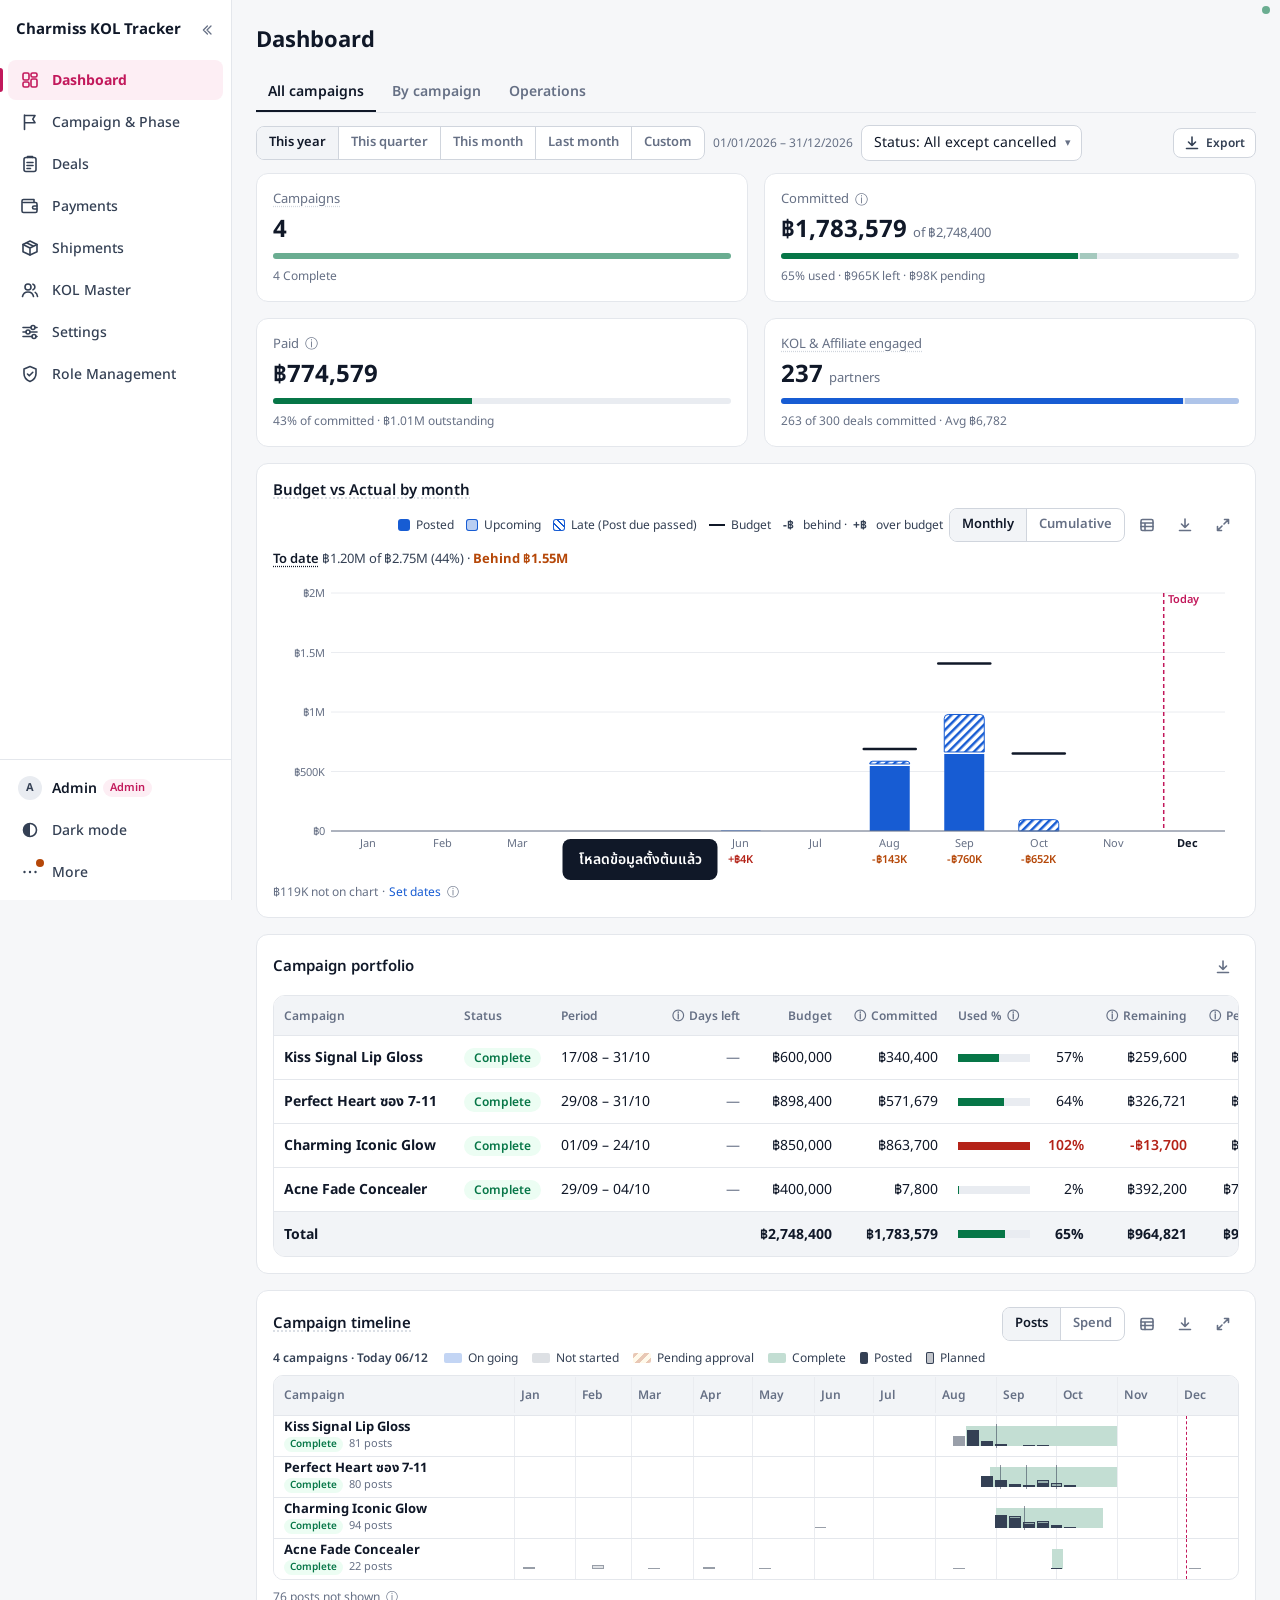
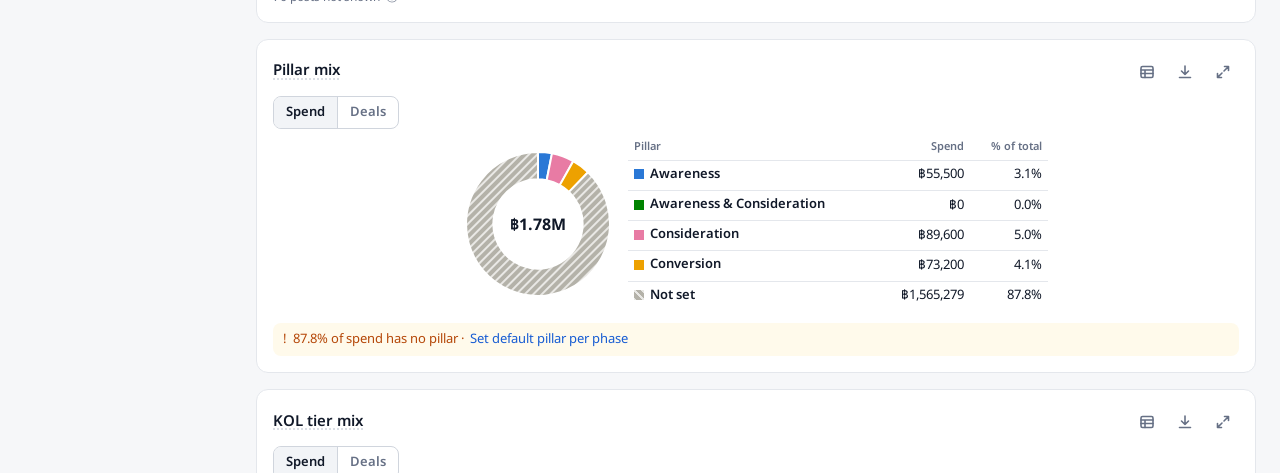
==== commit b2eeaddd: "CR 31" ====
--- a/index.html
+++ b/index.html
@@ -49,6 +49,7 @@
 <script src="src/rules.js"></script>
 <script src="src/rules-phase.js"></script>
 <script src="src/rules-deal.js"></script>
+<script src="src/rules-gencode.js"></script>
 <script src="src/rules-products.js"></script>
 <script src="src/rules-perf.js"></script>
 <script src="src/rules-overview.js"></script>
@@ -67,10 +68,13 @@
 <script src="src/rules-profile.js"></script>
 <script src="src/rules-approval.js"></script>
 <script src="src/rules-budget.js"></script>
+<script src="src/rules-request.js"></script>
+<script src="src/rules-close.js"></script>
 <script src="src/rules-ops.js"></script>
 <script src="src/rules-package.js"></script>
 <script src="src/rules-move.js"></script>
 <script src="src/store.js"></script>
+<script src="src/archive.js"></script>
 <script src="src/vault.js"></script>
 <script src="src/photos.js"></script>
 <script src="src/xlsx.js"></script>
--- a/src/styles.css
+++ b/src/styles.css
@@ -15,6 +15,8 @@
   --pl-aw:#2a78d6; --pl-ac:#008300; --pl-co:#e87ba4; --pl-cv:#eda100; --series-grey:#B4B2A9;
   --band:#8d95a3; --g-list:#5F5E5A; --g-list-bg:#F1EFE8; --g-prog:#2a78d6; --g-prog-bg:#E6F0FB; --g-done:#0f7a52; --g-done-bg:#E3F5EC; --g-cancel:#c23b3a; --g-cancel-bg:#FCE9E9;
   --tier-mega:#4a3aa7;  --tier-macro:#2a78d6; --tier-mid:#1baf7a; --tier-micro:#eb6834; --tier-nano:#eda100;
+  --st-wrap:#e8732c; --st-wrap-bg:#fff1e7; --st-wrap-text:#b93815;   /* CR-29 Wrap-up (light orange) */
+  --pf-1:#101828; --pf-2:#2b3546; --pf-3:#475165; --pf-4:#636d81; --pf-5:#7f899b; --pf-6:#9aa3b2; --pf-7:#b0b7c3;   /* CR-29 Platform mix: one ink ramp (the Tier card beside it has the colours) */
   --series-kol:#2a78d6; --overlay:rgba(16,24,40,.32); --shadow-lg:0 12px 32px rgba(16,24,40,.16); --row-hover:#f9fafb; --row-sel:#fdf2f6;
 }
 :root[data-theme="dark"]{
@@ -30,6 +32,8 @@
   --pl-aw:#3987e5; --pl-ac:#008300; --pl-co:#d55181; --pl-cv:#c98500; --series-grey:#5F5E5A;
   --band:#6b7383; --g-list:#B4B2A9; --g-list-bg:#2C2C2A; --g-prog:#3987e5; --g-prog-bg:#14263D; --g-done:#199e70; --g-done-bg:#12291F; --g-cancel:#e66767; --g-cancel-bg:#3A1A1A;
   --tier-mega:#9085e9;  --tier-macro:#3987e5; --tier-mid:#199e70; --tier-micro:#d95926; --tier-nano:#c98500;
+  --st-wrap:#f08a4b; --st-wrap-bg:#3a2214; --st-wrap-text:#fdba8c;
+  --pf-1:#f2f4f7; --pf-2:#d3d8e0; --pf-3:#b4bbc7; --pf-4:#97a0ae; --pf-5:#7b8495; --pf-6:#626b7b; --pf-7:#4c5463;
   --series-kol:#3987e5; --overlay:rgba(0,0,0,.55); --shadow-lg:0 12px 32px rgba(0,0,0,.5); --row-hover:#1c2129; --row-sel:#2b1d25;
 }
 *{box-sizing:border-box}
@@ -2044,3 +2048,431 @@
 @media (max-width:600px){.nd-hf{grid-template-columns:1fr 1fr}.nd-hf .nd-camp,.nd-hf .nd-prods{grid-column:1/-1}.bk-sf{grid-template-columns:1fr}}
 .mv-step select{width:auto;min-width:140px}
 .mv-step .dfield{width:auto;min-width:170px}
+/* ===================== CR-21 — Collapse all / Sort · Deals Year · Save draft · Approval review · Return to draft ===================== */
+.st.adraft{background:var(--surface-2);color:var(--text-2);box-shadow:inset 0 0 0 1px var(--border-strong,var(--border))}
+.cp-tabsrow{display:flex;align-items:center;gap:8px;flex-wrap:wrap}
+.cp-tabsrow .stabs{min-width:0}
+.cp-sortbox{display:inline-flex;align-items:center;gap:8px;flex-wrap:wrap}
+.cp-sortbox:empty{display:none}
+.cp-sort select{width:auto;min-width:0;field-sizing:content;padding-right:28px}   /* as wide as the option picked (Status · Start date …) */
+#cp_toolbar > .search{flex:1 1 200px;max-width:300px}
+.nph{font-weight:400;white-space:nowrap}
+.gantt .nmw .spacer{flex:1}
+.gantt .nmw .rowmenu summary{width:24px;height:24px}
+.gt-ph{position:absolute;top:11px;height:18px;width:7px;margin-left:-3px;background:linear-gradient(var(--text-2),var(--text-2)) center/1px 100% no-repeat;opacity:.6;z-index:3;pointer-events:auto}
+.dl-year{width:auto;min-width:0;field-sizing:content;padding-right:28px}
+.yearbar{display:flex;align-items:center;gap:6px;flex-wrap:wrap;padding:6px 10px;margin:4px 0;border-radius:8px;background:var(--surface-2);color:var(--text-2);font-size:13px}
+.yearbar.hidden{display:none}
+.pl-bar-top{margin:0 0 10px;align-items:center;flex-wrap:wrap}
+.pl-bar-top .btn{margin-left:auto}
+.pl-diff{margin-bottom:4px;overflow-wrap:anywhere}
+.pl-diff:empty{display:none}
+.sec.appr .ap-line{padding:2px 0 8px}
+.sec.appr .ap-line + .ap-line{border-top:1px solid var(--border);padding-top:8px}
+.sec.appr .ap-line .ap-btns{margin-top:4px}
+.card.apc.back{border-color:color-mix(in srgb,var(--err) 35%,var(--border))}
+/* the Approval review pop up */
+.rv-body{position:relative}
+.btn.primary.nochg:disabled{background:var(--surface-2);color:var(--muted);border-color:var(--border);opacity:1}   /* CR-21 §3.7: a grey "No changes" */
+.rv-head{display:flex;align-items:center;gap:8px;flex-wrap:wrap;font-size:13px;margin-bottom:10px}
+.rv-head .spacer{flex:1}
+.rv-nav{display:inline-flex;align-items:center;gap:4px}
+.rv-sec{margin-bottom:12px}
+.rv-what{border-color:color-mix(in srgb,var(--warn) 40%,var(--border))}
+.rv-changes{margin:0 0 8px;padding-left:18px;font-size:13px}
+.rv-changes li{margin:2px 0;overflow-wrap:anywhere}
+.rv-hist{margin:0;padding-left:18px;font-size:13px}
+.rv-hist li{margin:3px 0;overflow-wrap:anywhere}
+.ap-tbl tr.rv-hit td{background:var(--accent-soft)}
+.rv-decision{border-color:color-mix(in srgb,var(--accent) 40%,var(--border))}
+.rv-dbtns{display:flex;align-items:center;gap:8px;flex-wrap:wrap;margin-top:10px}
+.rv-dbtns .spacer{flex:1}
+.rv-gate.hidden{display:none}
+.rv-jump{position:sticky;bottom:8px;display:block;margin:8px 0 0 auto;z-index:5;box-shadow:var(--shadow-2,0 2px 8px rgba(0,0,0,.18))}
+.rv-jump.hidden{display:none}
+@media (max-width:600px){.cp-tabsrow .spacer{display:none}.rv-dbtns .btn{flex:1}}
+/* ===================== CR-22 — Rate hint · Sample shipment · New KOL from a search · Deal modal tabs ===================== */
+.lastrate .link{font-weight:600}
+.mv-methods{display:flex;gap:6px 16px;flex-wrap:wrap}
+.mv-radio{font-size:14px}
+.mv-items{display:flex;flex-direction:column;gap:6px}
+.mv-item{display:flex;align-items:center;gap:10px;flex-wrap:wrap}
+.mv-item .mv-qty{width:80px}
+.mv-shipline{margin:0}
+.bk-empty .btns{justify-content:center;flex-wrap:wrap;margin-top:10px}
+.sh-own td{color:var(--muted)}
+.sh-own .chip{opacity:.85}
+.chip.sh-method{background:var(--surface-2)}
+.chip.sh-method.m-self_purchase{background:var(--surface-3);color:var(--muted)}
+@media (min-width:768px){.drawer-wrap.dmodal .drawer.dm{width:min(1400px,94vw);max-height:92vh}}   /* (phones: full screen, as before) */
+.dm-tier{margin-right:6px}
+.dm-pic{margin-left:8px;font-size:13px;color:var(--text-2)}
+.dm-missing{margin:0 0 10px;flex-wrap:wrap}
+.dm-missing .link{font-weight:600}
+.dm-tabs{margin:4px 0 12px}
+.dm-cards{display:grid;grid-template-columns:repeat(auto-fit,minmax(280px,1fr));gap:12px;align-items:start}
+.dm-cards .sec.editing{grid-column:1/-1}
+.dm-two{display:grid;grid-template-columns:minmax(0,1fr) minmax(0,1fr);gap:12px 16px;align-items:start}
+.dm-two>div{display:flex;flex-direction:column;gap:12px;min-width:0}
+.dm-costgrid{display:grid;grid-template-columns:minmax(0,1fr) minmax(0,1fr);gap:0 16px}
+.dm-steps td{white-space:nowrap}
+.dm-steps td:last-child{white-space:normal}
+@media (max-width:900px){.dm-two,.dm-costgrid{grid-template-columns:1fr}}
+
+
+/* ===================== CR-23 — Products given · Cancelled deals · drop zone · Ship by · Cancel dialog · Deal modal fixes ===================== */
+/* §3.8 — the Deal modal: the box itself never scrolls (only its body) · the tabs stay in view · the 3 Overview cards the same height */
+.drawer-wrap.dmodal .drawer.dm{overflow:clip}
+.drawer.dm .dr-body{scroll-padding-top:56px}
+.drawer.dm .dm-tabs{position:sticky;top:-16px;z-index:2;background:var(--bg);margin:0 -20px 12px;padding:6px 20px 0}
+.dm-cards{align-items:stretch}
+.dm-cards>.sec{display:flex;flex-direction:column}
+.dm-golink{margin-top:auto;padding-top:8px;text-align:right}
+.dm-datewarn .link{font-weight:600}
+.dm-fwarn{margin-top:4px}
+/* §3.3 — the drop zone at the bottom while a card is dragged */
+.dz-bar{position:fixed;bottom:16px;z-index:30;display:flex;gap:12px;pointer-events:auto}
+.dz{display:flex;align-items:center;justify-content:center;min-height:64px;border:2px dashed;border-radius:12px;font-weight:600;font-size:14px;padding:8px 16px;text-align:center;box-shadow:var(--shadow-lg)}
+.dz-post{flex:3;background:var(--ok-soft);border-color:var(--ok);color:var(--ok)}
+.dz-cancel{flex:1;min-height:52px;align-self:flex-end;background:var(--err-soft);border-color:var(--err);color:var(--err)}
+.dz.over{border-style:solid;filter:brightness(.97)}
+.dz-post.over{background:var(--ok);color:var(--surface)}
+.dz-cancel.over{background:var(--err);color:var(--surface)}
+.dz.off{opacity:.45;cursor:not-allowed}
+@media (max-width:767px){.dz-bar{flex-direction:column}.dz-cancel{align-self:stretch}}
+/* §3.3 — the short Post dialog: what is complete, in one line each */
+.mv-done{display:flex;flex-wrap:wrap;gap:8px;margin:0 0 12px}
+.mv-doneline{color:var(--ok);border-color:var(--ok);background:var(--ok-soft);font-weight:600}
+.mv-enter{margin-left:auto;align-self:center}
+/* §3.6 — the Cancel dialog's list of what it undoes */
+.mv-impact{margin:0;padding-left:18px;display:flex;flex-direction:column;gap:6px}
+.mv-impact .tick{font-weight:600}
+/* §3.4 — Shipments: the ones with no Ship by */
+.sh-noshipby{margin:-4px 0 12px;padding:8px 12px;border-radius:8px;background:var(--surface-2);color:var(--muted);font-size:13px}
+.sh-noshipby .link{font-weight:600}
+/* §3.1 — Products given */
+.pg-tiles{margin-bottom:12px}
+.pg-tile{min-height:0}
+.pg-tile .v{font-size:24px}
+.pgtbl .pg-code{font-variant-numeric:tabular-nums;color:var(--muted);margin-right:4px}
+.pgtbl tr.pg-none td{color:var(--muted)}
+@media (max-width:767px){.pg-tiles{grid-template-columns:repeat(2,minmax(0,1fr))}}
+/* §3.7 — Cancelled deals */
+.cx-top{display:flex;flex-wrap:wrap;align-items:center;gap:8px 12px;margin-bottom:10px}
+.cx-chips{display:flex;flex-wrap:wrap;gap:6px}
+.cx-chips .chipbtn{height:28px}
+.cx-chips .n{font-variant-numeric:tabular-nums;color:var(--muted);margin-left:2px}
+.cx-kol{display:inline-flex;align-items:center;gap:8px}
+.cxtbl .cx-detail{max-width:280px;white-space:nowrap;overflow:hidden;text-overflow:ellipsis}
+/* §3.5 — a date outside the Campaign: orange under its field (Move stage · New deal · Deal modal) */
+.mv-phase .warn,.dm-fwarn .warn,[data-sphase] .warn,#nk_phase .warn{color:var(--warn)}
+.dm-stack{display:flex;flex-direction:column;gap:12px;min-width:0}
+.dm-stack .smtbl td:first-child{min-width:160px}
+
+/* ===================== CR-24 — Operations = Work queue ===================== */
+.wq-camps .popover.wq-camppop{min-width:260px;max-height:360px;overflow:auto;display:flex;flex-direction:column;gap:6px;padding:10px}
+.wq-camppop .btns{display:flex;gap:6px;margin-bottom:4px}
+.wq-wl{margin-left:4px}
+.wq-tiles{display:grid;grid-template-columns:repeat(5,minmax(0,1fr));gap:12px;margin-bottom:16px}
+.wq-tile{display:flex;flex-direction:column;align-items:flex-start;gap:2px;text-align:left;background:var(--surface);border:1px solid var(--border);border-radius:12px;padding:12px 14px;font:inherit;color:var(--text);cursor:pointer;min-width:0}
+.wq-tile:hover{background:var(--surface-2)}
+.wq-tile .n{font-size:26px;font-weight:700;font-variant-numeric:tabular-nums;line-height:1.15}
+.wq-tile .t{font-size:13px;color:var(--text-2);font-weight:600}
+.wq-tile .sub{font-size:12px;color:var(--muted)}
+.wq-tile.t-overdue:not(.zero) .n{color:var(--err)}
+.wq-tile.zero .n,.wq-tile.zero .t{color:var(--muted)}
+.wq-tile.on{border-color:var(--accent);box-shadow:0 0 0 2px var(--accent-soft, var(--info-soft))}
+.wq-card .card-head{flex-wrap:wrap;gap:8px}
+.wq-fchip{display:inline-flex;align-items:center;gap:4px;padding:2px 4px 2px 10px;border-radius:999px;background:var(--accent-soft, var(--info-soft));color:var(--accent, var(--info));font-size:13px;font-weight:600}
+.wq-fchip .icon-btn{width:24px;height:24px}
+.wq-sec{border-top:1px solid var(--border)}
+.wq-sec:first-of-type{border-top:0}
+.wq-sec>summary{list-style:none;cursor:pointer;display:flex;align-items:center;gap:8px;padding:10px 4px;font-size:14px}
+.wq-sec>summary::-webkit-details-marker{display:none}
+.wq-sec>summary .chev{display:inline-flex;transition:transform .15s;color:var(--muted)}
+.wq-sec[open]>summary .chev{transform:rotate(90deg)}
+.wq-sec>summary .n{color:var(--muted);font-variant-numeric:tabular-nums}
+.wq-sec.s-overdue>summary b{color:var(--err)}
+.wqtbl td{vertical-align:middle;max-width:none;overflow:visible}   /* (names never cut with …) */
+.wqtbl .wq-kol{display:inline-flex;align-items:center;gap:8px}
+.wqtbl .wq-b{text-align:right;white-space:nowrap}
+.wqtbl .wq-today{color:var(--warn)}
+.chip.wq-w.w-us{background:var(--info-soft);color:var(--info)}
+.chip.wq-w.w-kol{background:var(--surface-2);color:var(--text-2)}
+.chip.wq-stuck{background:var(--warn-soft);color:var(--warn);font-weight:600}
+.wq-empty{padding:16px 4px}
+.wq-flow{display:flex;gap:8px;overflow-x:auto;padding-bottom:4px}
+.wq-step{flex:1 0 96px;display:flex;flex-direction:column;align-items:flex-start;gap:2px;background:var(--surface);border:1px solid var(--border);border-radius:10px;padding:8px 10px;font:inherit;color:var(--text);cursor:pointer;text-align:left}
+.wq-step:hover{background:var(--surface-2)}
+.wq-step .sn{font-size:12px;color:var(--text-2);font-weight:600;white-space:nowrap}
+.wq-step .n{font-size:20px;font-weight:700;font-variant-numeric:tabular-nums}
+.wq-step .avg{font-size:12px;color:var(--muted)}
+.wq-step .stk{font-size:12px;color:var(--muted)}
+.wq-step .stk.on{color:var(--err);font-weight:600}
+.wq-step.zero .n{color:var(--muted)}
+.wq-step.on{border-color:var(--accent);box-shadow:0 0 0 2px var(--accent-soft, var(--info-soft))}
+.wq-fix{margin-top:16px}
+.wq-fix>summary{list-style:none;cursor:pointer;display:flex;align-items:center;gap:8px}
+.wq-fix>summary::-webkit-details-marker{display:none}
+.wq-fix>summary .chev{display:inline-flex;transition:transform .15s;color:var(--muted)}
+.wq-fix[open]>summary .chev{transform:rotate(90deg)}
+.wq-fixlist{list-style:none;margin:12px 0 0;padding:0;display:flex;flex-direction:column}
+.wq-fixlist li{display:flex;flex-wrap:wrap;align-items:center;gap:6px 12px;padding:8px 0;border-top:1px solid var(--border)}
+.wq-fixlist .wq-fixw{min-width:200px}
+.wq-fixlist .wq-fixt{flex:1;min-width:0;color:var(--text-2)}
+.ops-stuck{max-width:320px;margin-top:12px}
+@media (max-width:1100px){.wq-tiles{grid-template-columns:repeat(3,minmax(0,1fr))}}
+/* phones: a row is a card — Due · KOL · Next action · the button */
+@media (max-width:767px){
+  .wq-tiles{grid-template-columns:repeat(2,minmax(0,1fr))}
+  .wqtbl thead{display:none}
+  .wqtbl,.wqtbl tbody{display:block}
+  .wqtbl tr.wq-row{display:grid;grid-template-columns:minmax(0,1fr) auto;gap:2px 8px;padding:10px 4px;border-top:1px solid var(--border)}
+  .wqtbl tr.wq-row td{border:0;padding:0;height:auto;min-height:0;line-height:1.35}
+  .wqtbl tr.wq-row td.wq-k,.wqtbl tr.wq-row td.wq-a{white-space:normal;overflow-wrap:anywhere}
+  .wqtbl .wq-c,.wqtbl .wq-st,.wqtbl .wq-wc,.wqtbl .wq-in,.wqtbl .wq-p{display:none}
+  .wqtbl .wq-due{grid-column:1;grid-row:1;font-size:12px}
+  .wqtbl .wq-k{grid-column:1;grid-row:2}
+  .wqtbl .wq-a{grid-column:1;grid-row:3;color:var(--text-2)}
+  .wqtbl .wq-b{grid-column:2;grid-row:1 / span 3;align-self:center}
+  .wq-step{flex:0 0 96px}
+}
+/* ===================== CR-25 — Partner type (KOL · Affiliate · Both) · New deal quick row + Filters (n) ===================== */
+.ptc{display:inline-block;font-size:10px;font-weight:700;letter-spacing:.04em;padding:0 5px;border-radius:4px;line-height:16px;vertical-align:middle;margin-left:6px;white-space:nowrap;flex:none}
+.ptag{display:inline-block;border-radius:999px;padding:0 9px;font-size:12px;line-height:20px;white-space:nowrap;border:1px solid transparent}
+.ptag-kol{background:var(--surface-2);color:var(--muted);border-color:var(--border)}
+.ptc-affiliate,.ptag-affiliate{background:var(--accent-soft);color:var(--accent)}
+.ptc-both,.ptag-both{background:var(--info-soft);color:var(--info)}
+.tbl.km-tbl th,.tbl.km-tbl td{padding:0 8px}   /* (CR-25: room for the Partner column at 1440) */
+.tbl.km-tbl td.kpt,.tbl.km-tbl th.kpt{width:1%;padding:0 6px}
+.bk-kn .ptc{margin-left:0}
+.lrow .pt-n{min-width:130px;text-align:right}
+.ptseg{height:36px;width:max-content;max-width:100%;align-self:flex-start}
+.ptseg button{padding:0 12px}
+.bk-quick{flex-wrap:wrap;align-items:center}
+.bk-quick .search{min-width:150px;flex:1 1 150px}
+.bk-pt{display:inline-flex;align-items:center;gap:6px}
+.bk-fbtn{display:inline-flex;align-items:center;gap:6px}
+.bk-fbtn[aria-expanded="true"]{background:var(--surface-2);border-color:var(--border-strong)}
+.bk-more{padding:8px 10px;border:1px solid var(--border);border-radius:10px;background:var(--surface-2);align-items:center}
+.bk-chips{margin:0 0 8px}
+.fchip.fmore{cursor:pointer;padding:2px 10px;font:inherit;font-size:12px}
+.bk-tbl th,.bk-tbl td{padding:0 8px;height:38px}
+.bk-tbl td.bk-own,.bk-tbl th.bk-own{white-space:nowrap;overflow:visible;text-overflow:clip;max-width:none}
+.bk-tbl td.bk-camp{white-space:normal;min-width:110px;max-width:180px;line-height:1.3}
+.bk-tbl td.bk-type{white-space:normal;min-width:80px;line-height:1.3}
+/* ===================== CR-26 — Dashboard: 4 KPI cards · Budget vs Actual by month · Team workload ===================== */
+#ov_body .kpis.k4 .kpi .v{font-size:24px}
+#ov_body .kpis.k4 .kpi .v small{display:inline-block}
+.kpi-nc{cursor:help}
+.bva-card .bva-sum{display:flex;flex-direction:column;gap:2px;font-size:13px;color:var(--text-2);margin:-2px 0 8px}
+.bva-sum b.bva-behind,.tip .bva-behind{color:var(--warn)}
+.bva-sum b.bva-over,.tip .bva-over{color:var(--err)}
+.bva-legend{margin:0 0 6px}
+.bva-legend span{display:inline-flex;align-items:center;gap:6px}
+.bva-legend i.bl-posted{background:var(--st-prog)}
+.bva-legend i.bl-up{background:color-mix(in srgb,var(--st-prog) 30%,transparent);box-shadow:inset 0 0 0 1px var(--st-prog)}
+.bva-legend i.bl-late{background:repeating-linear-gradient(45deg,var(--st-prog) 0 2px,var(--surface) 2px 5px);box-shadow:inset 0 0 0 1px var(--st-prog)}
+.bva-legend i.bl-area{background:color-mix(in srgb,var(--st-prog) 22%,transparent);box-shadow:inset 0 -2px 0 var(--st-prog)}
+.bva-legend i.bl-line{height:0;width:16px;border-radius:0;border-top:2.5px solid var(--text)}
+.bva-legend i.bl-line.dash{border-top:2px dashed var(--st-prog)}
+.bva-box{height:auto;min-height:300px}
+.bva-box svg{display:block;max-width:100%}
+.bva-box .bva-st{font-weight:600}
+.bva-box .bva-cur{font-weight:700;fill:var(--text)}
+.bva-card .foot-note{display:flex;flex-direction:column;gap:2px}
+.pbudget .pb-nodate{margin-top:2px;white-space:normal}
+.teamwl td,.teamwl th{white-space:nowrap}
+.tw-na{display:inline-flex;align-items:center;gap:6px}
+.wq-sp{color:var(--text-2)}
+/* ===================== CR-27 — Payment details · Documents · Send · Planner footer · Open in Deals ===================== */
+.pm-flow{margin:-4px 0 8px}
+.pm-sendbtn{margin-left:6px}
+#pm_body tr[data-pkey]{cursor:pointer}
+#pm_body tr[data-pkey]:hover td{background:var(--row-hover)}
+.pd-top{display:flex;align-items:center;gap:10px;justify-content:space-between;margin-bottom:6px;flex-wrap:wrap}
+.pd-meta{display:flex;align-items:center;gap:8px;flex-wrap:wrap;color:var(--text-2)}
+.pd-nav{display:inline-flex;align-items:center;gap:4px}
+.pd-grid{display:grid;grid-template-columns:repeat(2,minmax(0,1fr));gap:0 24px}
+@media (max-width:700px){.pd-grid{grid-template-columns:1fr}}
+.pd-sec{border-top:1px solid var(--border);padding:12px 0 6px}
+.pd-sec h4{margin:0 0 8px;font-size:13px;color:var(--text)}
+.pd-sh{display:flex;align-items:center;justify-content:space-between;gap:8px;flex-wrap:wrap;margin-bottom:6px}
+.pd-sh h4{margin:0}
+.pd-row{display:flex;align-items:center;gap:8px;flex-wrap:wrap}
+.pd-track{display:flex;flex-direction:column;gap:8px;margin-bottom:10px}
+.pd-step{display:grid;grid-template-columns:14px minmax(0,1fr);column-gap:10px;align-items:center}
+.pd-step .pd-dot{grid-column:1;grid-row:1 / span 2;align-self:start;margin-top:3px;width:12px;height:12px;border-radius:50%;border:2px solid var(--border-strong);background:var(--surface);box-sizing:border-box}
+.pd-step>b{grid-column:2;grid-row:1}
+.pd-step>.muted{grid-column:2;grid-row:2}
+.pd-step.done .pd-dot{background:var(--ok);border-color:var(--ok)}
+.pd-step.cur .pd-dot{border-color:var(--accent);box-shadow:0 0 0 3px var(--accent-soft)}
+.pd-acts{display:flex;flex-wrap:wrap;gap:6px}
+.pd-doc{border:1px solid var(--border);border-radius:10px;padding:8px 10px;margin-bottom:8px;display:flex;flex-direction:column;gap:6px}
+.pd-doc.got{background:color-mix(in srgb,var(--ok-soft) 60%,transparent)}
+.pd-d1{display:flex;align-items:center;gap:10px;flex-wrap:wrap;min-height:30px}
+.pd-d2{display:grid;grid-template-columns:minmax(0,1fr) minmax(0,1.4fr) auto;gap:6px;align-items:center}
+@media (max-width:600px){.pd-d2{grid-template-columns:1fr}}
+.pd-dd .dfield{width:150px}
+.pd-derr:empty{display:none}
+.pd-new{flex-direction:row;align-items:center;flex-wrap:wrap}
+.pd-new input{flex:1;min-width:160px}
+.pd-dhint{margin:4px 0 0}
+.pd-hist{list-style:none;margin:0;padding:0;display:flex;flex-direction:column;gap:4px;font-size:13px}
+.pd-net{font-size:15px}
+.pd-held{margin-top:4px}
+.dm-openpage{white-space:nowrap;align-self:center}
+.pl-todo{font-size:13px;color:var(--muted)}
+.pl-todo .pl-todo-b{color:var(--muted);font-weight:600;text-decoration:none}
+.pl-todo.red .pl-todo-b{color:var(--err)}
+.pl-todo-l{margin:4px 0 0;padding-left:18px}
+.pl-todo-l .link{color:var(--text-2);text-align:left}
+.pl-todo.red .pl-todo-l .link{color:var(--err)}
+.cm-fl .checks:has(.pl-todo-l){max-height:150px}
+/* ===================== CR-28 — the Deal modal's tab bar is always there (one layout) ===================== */
+/* §1.1 the bug: .dm-tabs scrolls sideways (overflow-x:auto) — a scroll container in the body's flex column may shrink to almost nothing, so once the
+   body was taller than the modal (a Missing bar, a warning) the bar was squeezed to 7–10 px: half the letters, the next card over it, no click.
+   Now nothing in the body shrinks · the bar has its own height · it sticks at the top of the scrolling body, which starts right under the header
+   (the header is not in the scrolling part, so no measured offset is needed — the warnings above never move it) · solid · above the tab's cards */
+.drawer.dm .dr-body>*{flex-shrink:0}
+.drawer.dm .dm-tabs{flex-shrink:0;min-height:44px;align-items:stretch;overflow-x:auto;overflow-y:hidden;position:sticky;top:calc(-1 * var(--dm-pad-top, 16px));z-index:4;background:var(--bg);border-bottom:1px solid var(--border);box-shadow:0 1px 0 var(--border)}
+.drawer.dm .dm-tabs button{flex:none;min-height:42px}
+.drawer.dm .dr-head{z-index:5}
+.drawer.dm .dm-tab{position:relative;z-index:1}
+@media (min-width:768px){.drawer-wrap.dmodal .drawer.dm{width:min(1400px,94vw);height:92vh;max-height:92vh}}   /* one size, whatever tab or deal */
+.dm-focus{outline:2px solid var(--accent);outline-offset:2px;border-radius:6px;background:var(--accent-soft);transition:background .3s}
+/* ===================== CR-29 — KPI cards · Budget vs Actual · Platform mix · Wrap-up · Close campaign · Timeline toolbar ===================== */
+/* §3.5 Wrap-up: light orange (solid — On hold is the striped orange) */
+.st.wrap{background:var(--st-wrap-bg);color:var(--st-wrap-text)}
+.gbar.wrap_up{background:var(--st-wrap);opacity:.85}
+.gbar.span.wrap_up{background:color-mix(in srgb,var(--st-wrap) 30%,var(--surface))}
+.gt-legend i.gl-wrap_up{background:var(--st-wrap);opacity:.85}
+.st.cr-chip{font-size:11px;margin-left:4px}
+/* §3.1 one KPI card: 4 rows on one grid with the other cards (subgrid) — the bars on one line, every card the same height */
+#ov_body .kpis.kc4{grid-auto-rows:auto;row-gap:16px}
+main[data-cw="s"] #ov_body .kpis.kc4,main[data-cw="m"] #ov_body .kpis.kc4{grid-template-columns:repeat(2,minmax(0,1fr))}   /* §3.1: 2×2 on a phone (the bars still line up in a row) */
+@media (max-width:767px){#ov_body .kpis.kc4{grid-template-columns:repeat(2,minmax(0,1fr));column-gap:10px}#ov_body .kpis.kc4>.kpi.kc{padding:12px}#ov_body .kpis.k4.kc4 .kpi .v{font-size:19px}}
+#ov_body .kpis.kc4>.kpi.kc{display:grid;grid-row:span 4;grid-template-rows:subgrid;row-gap:6px;min-height:0;align-items:start}
+.kpi.kc .l{min-height:20px}
+.kpi.kc .v{display:flex;flex-wrap:wrap;align-items:baseline;column-gap:6px;row-gap:0;align-self:end}
+.kpi.kc .v small{font-size:13px;font-weight:400;color:var(--muted)}
+.kpi.kc .kbar{display:flex;gap:2px;height:6px;border-radius:3px;background:var(--surface-3);overflow:hidden;align-self:center}
+.kpi.kc .kbar i{display:block;height:100%;flex:none}
+.kpi.kc .kbar i.ok{background:var(--ok)} .kpi.kc .kbar i.ok.over{background:var(--err)}
+.kpi.kc .kbar i.pend{background:color-mix(in srgb,var(--ok) 30%,var(--surface-3))}
+.kpi.kc .kbar i.com{background:var(--st-prog)} .kpi.kc .kbar i.lst{background:color-mix(in srgb,var(--st-prog) 28%,var(--surface-3))}
+.kpi.kc .kbar i.ks.ongoing,.cap .dot.ongoing{background:var(--st-prog)}
+.kpi.kc .kbar i.ks.wrap_up,.cap .dot.wrap_up{background:var(--st-wrap)}
+.kpi.kc .kbar i.ks.not_started,.cap .dot.not_started{background:color-mix(in srgb,var(--muted) 55%,var(--surface))}
+.kpi.kc .kbar i.ks.complete,.cap .dot.complete{background:color-mix(in srgb,var(--st-done) 60%,var(--surface))}
+.kpi.kc .kbar i.ks.pending,.cap .dot.pending{background:repeating-linear-gradient(135deg,var(--warn) 0 3px,var(--warn-soft) 3px 6px)}
+.kpi.kc .kbar i.ks.on_hold,.cap .dot.on_hold{background:repeating-linear-gradient(135deg,var(--warn) 0 3px,var(--warn-soft) 3px 6px)}
+.kpi.kc .kbar i.ks.cancelled,.cap .dot.cancelled{background:var(--series-grey)}
+.kpi.kc .cap{font-size:12px;color:var(--muted);white-space:nowrap;overflow:hidden;text-overflow:ellipsis;min-width:0;line-height:18px}
+.kpi.kc .cap .cd{white-space:nowrap}
+.kpi.kc .cap .dot{display:inline-block;width:8px;height:8px;border-radius:50%;margin-right:4px;vertical-align:0}
+.kpi.kc .cap .late{color:var(--err)}
+/* §3.2 Budget vs Actual: the legend on the head row beside Monthly / Cumulative (under it when narrow) · one line on top · one line under */
+.bva-card .card-head{flex-wrap:wrap;row-gap:6px}
+.bva-card .card-head .bva-legend{margin:0 0 0 auto;font-size:12px;display:flex;flex-wrap:wrap;gap:4px 12px;min-width:0;max-width:100%}
+@media (max-width:767px){.bva-card .card-head .bva-legend{margin:0;flex:1 1 100%;order:3}}
+.bva-card .card-head .btns{flex:1 1 auto;min-width:0;justify-content:flex-end;flex-wrap:wrap}
+@media (max-width:767px){.bva-card .card-head .btns{flex:1 1 100%;justify-content:flex-start}}
+.bva-card .bva-sum{display:block;font-size:13px;color:var(--text-2);margin:-4px 0 8px;white-space:nowrap;overflow:hidden;text-overflow:ellipsis}
+.bva-tdl{text-decoration:underline dotted;text-underline-offset:3px;cursor:help;font-weight:600;color:var(--text)}
+.bva-onplan{color:var(--muted);font-weight:600}
+.bl-sign b{font-weight:700}
+.bva-card .foot-note.bva-foot,.foot-note.bva-foot{display:flex;flex-direction:row;align-items:center;gap:4px;flex-wrap:wrap;font-size:12px;color:var(--muted);padding-top:6px}
+.chartbox .axis.bva-st.behind{fill:var(--warn)} .chartbox .axis.bva-st.over{fill:var(--err)}   /* the month numbers in their colour (CSS beats the fill attribute) */
+.bva-foot:empty{display:none}
+.tbl tr.sumrow td{color:var(--text-2);font-style:italic;border-top:1px dashed var(--border)}
+/* §3.3 the Campaign timeline: one line under it */
+#ov_tlfoot{display:flex;align-items:center;gap:4px}
+#ov_tlfoot:empty{display:none}
+/* §3.4 the mix row: 3 equal cards (Pillar · KOL tier · Platform) */
+.ov-r4.r3{grid-template-columns:repeat(3,minmax(0,1fr))}
+@media (max-width:1279px){.ov-r4.r3{grid-template-columns:repeat(2,minmax(0,1fr))}.ov-r4.r3>.card:last-child{grid-column:1 / -1}}
+@media (max-width:1023px){.ov-r4.r3{grid-template-columns:minmax(0,1fr)}.ov-r4.r3>.card:last-child{grid-column:auto}}
+main[data-cw="m"] .ov-r4.r3,main[data-cw="s"] .ov-r4.r3{grid-template-columns:minmax(0,1fr)}
+main[data-cw="m"] .ov-r4.r3>.card:last-child,main[data-cw="s"] .ov-r4.r3>.card:last-child{grid-column:auto}
+.fmix .tm-leg .pfi{width:14px;height:14px;display:inline-flex;color:var(--text-2)}
+.fmix .tm-leg .pfi svg{width:14px;height:14px;fill:currentColor}
+.pf-note{margin-top:8px}
+/* §3.5 Close campaign */
+.cl-dlg .cl-h{font-weight:600;margin:8px 0 4px}
+.cl-list{list-style:none;margin:0 0 6px;padding:0;display:flex;flex-direction:column;gap:4px;font-size:13px}
+.cl-list li.open{color:var(--warn)} .cl-list li.done{color:var(--muted)} .cl-list li.money{color:var(--text-2);margin-top:2px}
+.cl-list li .link{font-weight:600}
+.cl-early{display:flex;gap:6px;align-items:flex-start;margin-top:8px}
+.cl-confirm{display:flex;flex-direction:column;font-size:13px;min-width:0}
+.check.ok{background:var(--ok-soft);color:var(--ok)}
+.cl-tbl tr.cl-open td{color:var(--warn)}
+/* §3.6 the toolbar: row 1 filters · row 2 the status tabs (left) and the view tools (right: Month | Quarter | Fit · Today · Sort · Expand / Collapse) */
+.cp-tabsrow{flex-wrap:wrap;row-gap:6px;margin-bottom:12px;border-bottom:1px solid var(--border)}
+.cp-tabsrow .stabs{border-bottom:0;margin-bottom:0}
+.cp-r2tools{display:inline-flex;align-items:center;gap:8px;flex-wrap:nowrap;margin-left:auto}
+.cp-r2tools .cp-sortbox{flex-wrap:nowrap}
+@media (max-width:767px){.cp-tabsrow{flex-wrap:nowrap;overflow-x:auto;scrollbar-width:thin}.cp-tabsrow .stabs{flex:none;overflow:visible}.cp-r2tools{flex:none}}
+/* the name keeps its line — No products on a small line under it */
+.nmc{min-width:0;flex:0 1 auto}
+.nm-sub{display:block;margin-top:2px;line-height:1}
+.nm-sub .nopchip{font-size:10.5px;line-height:15px;padding:0 6px}
+/* ===================== CR-30 — Gencodes · Other fee · Next expected · New KOL ===================== */
+.gc-sec .gc-tools{display:flex;gap:6px;align-items:center;flex-wrap:wrap}
+.gc-tbl td{vertical-align:middle}
+.gc-code{font-family:ui-monospace,SFMono-Regular,Consolas,monospace;font-size:12.5px;white-space:nowrap}
+.gc-copy{display:inline-flex;align-items:center;gap:4px}
+.gc-st{display:inline-block;font-size:11px;font-weight:600;line-height:18px;padding:0 8px;border-radius:999px;white-space:nowrap}
+.gc-st.active{background:var(--ok-soft);color:var(--ok)} .gc-st.expiring{background:var(--warn-soft);color:var(--warn)} .gc-st.expired{background:var(--surface-2);color:var(--muted)}
+.gc-type{font-size:12px;color:var(--text-2);white-space:nowrap}
+.gc-type.other{color:var(--muted)}
+.gc-paste textarea{min-height:120px;font-family:ui-monospace,SFMono-Regular,Consolas,monospace;font-size:12.5px}
+.gc-prev select{width:auto;min-width:150px;max-width:100%}
+.gc-warn{color:var(--muted);font-size:11px;display:block}
+.gc-count{font-size:12px;color:var(--muted);white-space:nowrap}
+.mv-foot1{font-size:12px;color:var(--muted);white-space:nowrap;overflow:hidden;text-overflow:ellipsis}
+/* New KOL: two columns (who · details) and Payee & shipping under them */
+.nk-grid{display:grid;grid-template-columns:minmax(0,1fr) minmax(0,1fr);gap:4px 20px;align-items:start}
+.nk-col{display:flex;flex-direction:column;gap:2px;min-width:0}
+@media (max-width:767px){.nk-grid{grid-template-columns:minmax(0,1fr)}}
+.nk-contact{display:flex;gap:6px}
+.nk-contact select{flex:0 0 auto;width:auto;min-width:110px}
+.nk-contact input{flex:1 1 auto;min-width:0}
+.nk-vault{margin-top:12px;border:1px solid var(--border);border-radius:10px;padding:0}
+.nk-vault>summary{list-style:none;cursor:pointer;padding:10px 12px;font-weight:600;display:flex;align-items:center;gap:8px}
+.nk-vault>summary::-webkit-details-marker{display:none}
+.nk-vault .nk-vb{padding:0 12px 12px}
+.nk-vault .nk-lock{display:flex;align-items:center;gap:8px;flex-wrap:wrap;color:var(--text-2);font-size:13px}
+.nk-vault h4{margin:10px 0 4px;font-size:13px}
+.nk-helper{font-size:11px;color:var(--muted)}
+/* CR-29 §3.5 (S) — the close in the Campaign header · the Close link on a Wrap-up row */
+.dr-actions{flex-wrap:wrap;align-items:center}
+.dr-actions .cl-ended{white-space:nowrap}
+.dr-actions .cr-chip{font-size:12px;margin-left:0}
+.cl-link{font-size:12px;margin-left:4px}
+/* ===================== CR-31 — Campaign mix · Deals toolbar · Move stage dialog ===================== */
+.tl-note{font-size:12px;color:var(--text-2);max-width:280px;white-space:nowrap;overflow:hidden;text-overflow:ellipsis}
+#toast .tact+.tact{margin-left:4px}
+/* §2.2 the Deals view switch: a strong segmented control at the start of row 2 · Expand all / Collapse all at the far right */
+.dl-row2{display:flex;align-items:center;gap:12px;flex-wrap:wrap;margin:0 0 8px}
+.dl-row2 .dl-row3{flex:1 1 auto;min-width:0;margin:0}
+.seg.dl-viewseg{flex:none}
+.seg.dl-viewseg button{font-weight:700;color:var(--text);padding:6px 14px}
+.seg.dl-viewseg button.on{background:var(--text);color:var(--bg)}
+.dl-gall{margin-left:8px;white-space:nowrap}
+@media (max-width:767px){.dl-row2{gap:8px}.seg.dl-viewseg{width:100%}.seg.dl-viewseg button{flex:1}}
+/* §2.3 Ship to › + New address (in place) */
+.ai-box{margin-top:6px;border:1px dashed var(--border-strong);border-radius:8px;padding:8px 10px}
+.ai-box .ai-h{font-weight:600;font-size:13px;margin-bottom:4px}
+.ai-box.nk-lock{display:flex;align-items:center;gap:8px;flex-wrap:wrap;color:var(--text-2);font-size:13px}
+.ai-box .ai-pass{display:inline-flex;gap:6px;align-items:center;flex-wrap:wrap}
+.ai-box .ai-pass input{width:180px;max-width:100%}
+.ai-slot:empty{display:none}
+
+/* CR-31 — Pipeline card: ⋯ at the end of row 2, so row 1 is the name + the amount (a long one-word name wraps · the amount always shows in full) ·
+   a card never squeezes in a long column (its min-height turned the content minimum off) */
+.dcard .r1 b.nm{min-width:0}
+.dcard .r1 .amt{flex:0 0 auto}
+.dcard .r2 .r2r{display:inline-flex;align-items:center;gap:4px;flex:0 0 auto}
+.bc-b>.dcard{flex-shrink:0}
+.sh-addr [data-shnewaddr]{display:block;padding:0;margin-top:2px}   /* CR-31: + New address under "Missing" (the column stays narrow) */
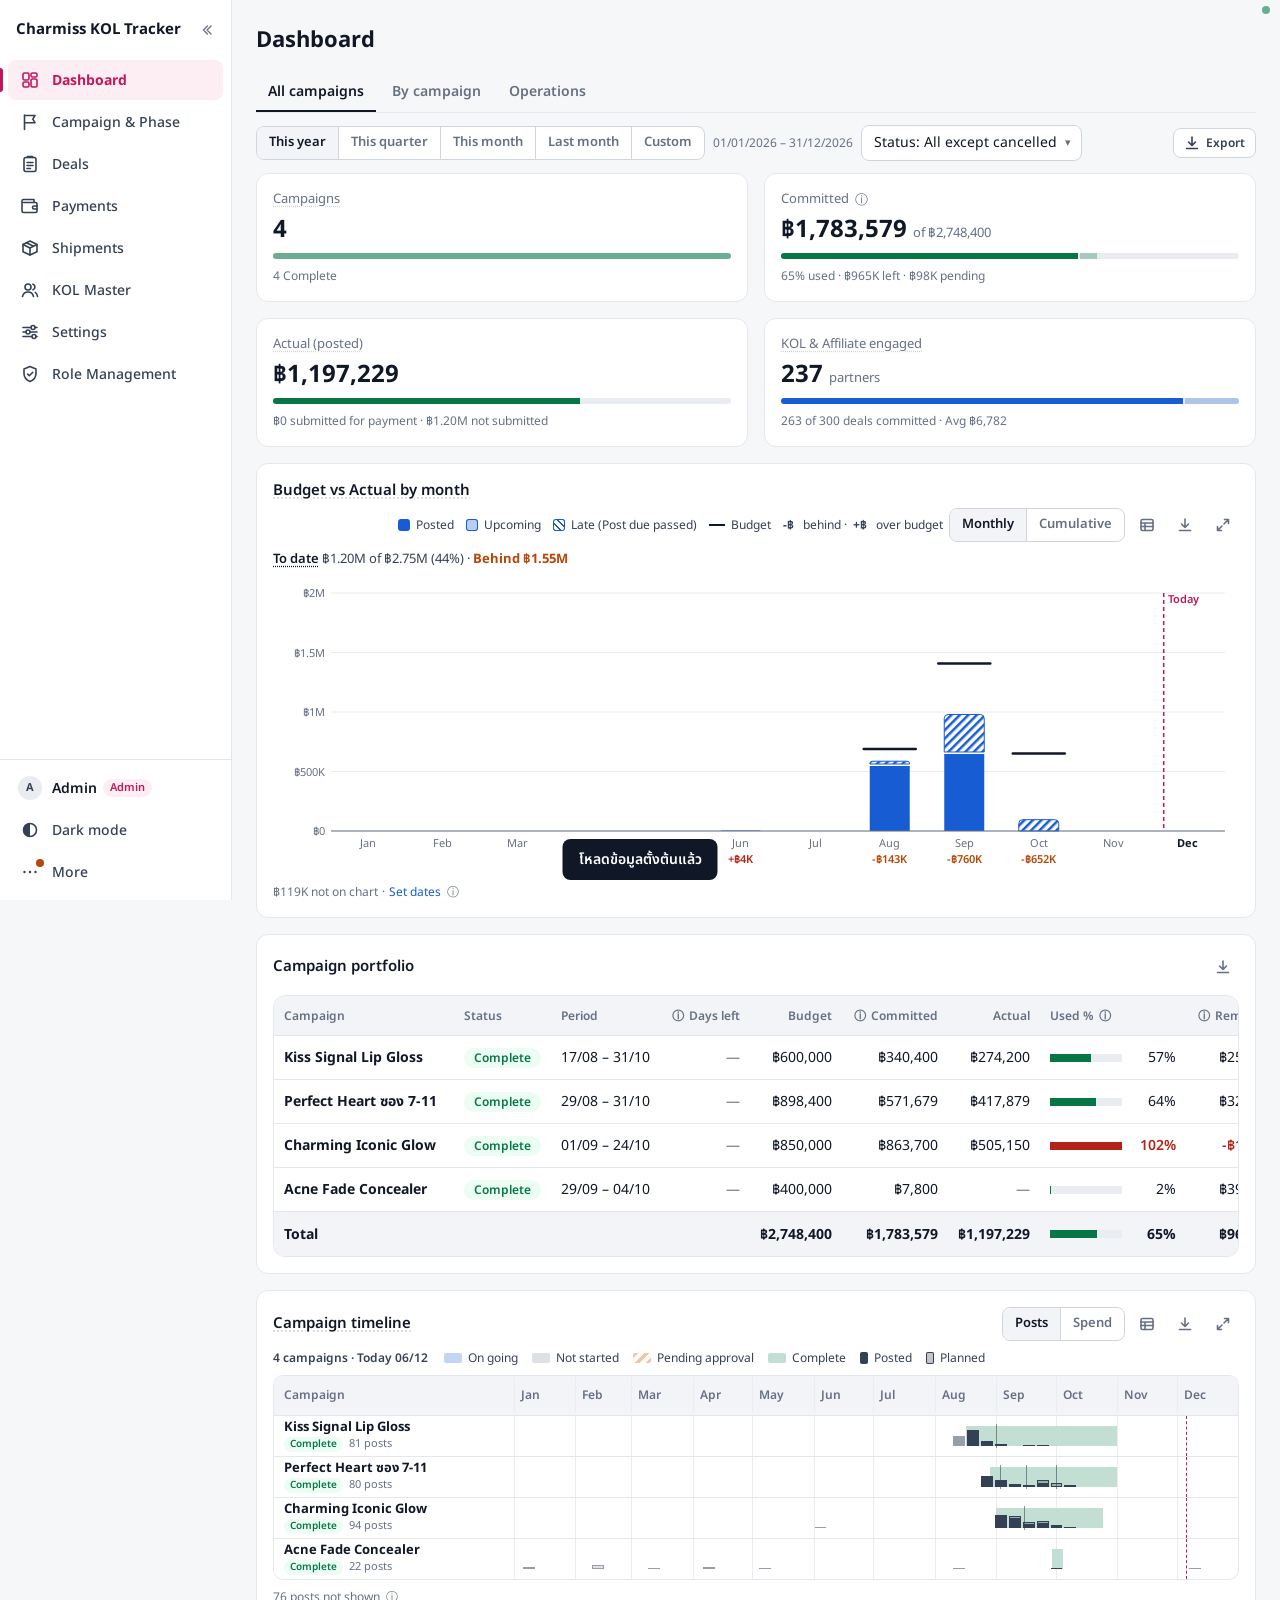
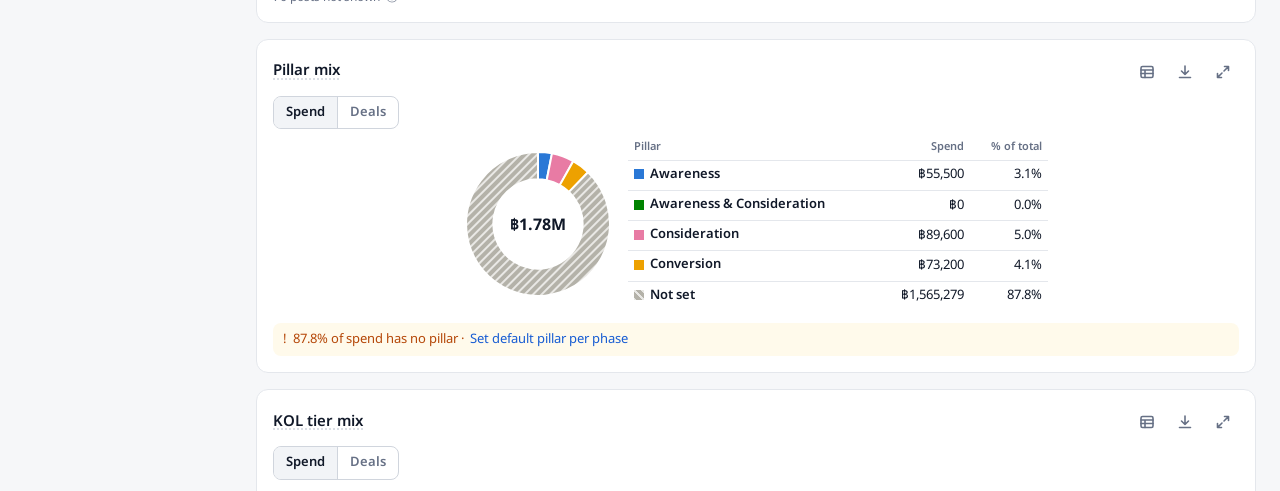
==== commit 91cd9474: "CR33" ====
--- a/index.html
+++ b/index.html
@@ -77,11 +77,15 @@
 <script src="src/archive.js"></script>
 <script src="src/vault.js"></script>
 <script src="src/photos.js"></script>
+<script src="src/docfiles.js"></script>
+<script src="src/pdf.js"></script>
 <script src="src/xlsx.js"></script>
 <script src="src/export.js"></script>
 <script src="src/ui.js"></script>
 <script src="src/ui-range.js"></script>
+<script src="src/screen-docs.js"></script>
 <script src="src/screen-payee.js"></script>
+<script src="src/screen-print.js"></script>
 <script src="src/screen-overview.js"></script>
 <script src="src/screen-perf.js"></script>
 <script src="src/screen-move.js"></script>
--- a/src/styles.css
+++ b/src/styles.css
@@ -2476,3 +2476,87 @@
 .dcard .r2 .r2r{display:inline-flex;align-items:center;gap:4px;flex:0 0 auto}
 .bc-b>.dcard{flex-shrink:0}
 .sh-addr [data-shnewaddr]{display:block;padding:0;margin-top:2px}   /* CR-31: + New address under "Missing" (the column stays narrow) */
+
+/* ===================== CR-32 — address & payee in place · delivered from Draft 1 · documents · Ready to send ===================== */
+.pd-d2{grid-template-columns:minmax(0,1fr) auto}
+.pd-d3{display:flex;align-items:center;gap:8px;flex-wrap:wrap}
+.pd-d3 .dfield{max-width:180px}
+.pd-one{display:flex;align-items:center;gap:6px;margin:0 0 8px}
+.pd-onef{display:grid;grid-template-columns:minmax(0,1.6fr) minmax(0,1fr);gap:8px 12px;border:1px solid var(--border);border-radius:10px;padding:8px 10px;margin-bottom:8px}
+.pd-onef .pd-onehint{grid-column:1/-1;margin:0}
+@media (max-width:600px){.pd-onef{grid-template-columns:1fr}}
+.pd-note{margin:4px 0 0}
+.pd-note textarea{width:100%;min-height:52px}
+.pd-ready{border-top:1px solid var(--border)}
+.pd-ready h4{display:flex;align-items:center;gap:8px;flex-wrap:wrap}
+.pd-rl{list-style:none;margin:0;padding:0;display:flex;flex-direction:column;gap:4px;font-size:13px}
+.pd-rl li{display:grid;grid-template-columns:14px minmax(0,1fr) auto;gap:2px 6px;align-items:baseline}
+.pd-rl .pd-ri{width:14px;flex:0 0 14px;text-align:center;font-weight:700}
+.pd-rl li.ok .pd-ri{color:var(--ok)}
+.pd-rl li.bad .pd-ri{color:var(--err)}
+.pd-rl li.warn .pd-ri{color:var(--warn)}
+.pd-rl li.ok .pd-rt{color:var(--text-2)}
+.pd-bank{font-weight:600}
+.pd-pi{margin-top:8px}
+.pd-pibtns,.sm-aibtns{justify-content:flex-end;margin-top:8px}
+.pm-ready,.pm-notready{margin-left:6px;font-size:12px;line-height:18px;padding:0 8px}
+button.pm-notready{cursor:pointer;font:inherit;font-size:12px}
+.pm-sendw{display:inline-block}
+.pm-paidwarn{margin-bottom:8px}
+.sm-ai{margin-top:8px;flex-basis:100%}
+.mv-deliver .hint{margin-top:2px}
+.pd-pi .fields{grid-template-columns:minmax(0,1fr)}
+/* ===================== CR-33 — document slots (a file or a link) · PR rounds · the payee form's two frames ===================== */
+.dslot{border:1px solid var(--border);border-radius:10px;padding:8px 10px;margin-bottom:8px;display:flex;flex-direction:column;gap:6px;min-width:0}
+.dslot.got{background:color-mix(in srgb,var(--ok-soft) 60%,transparent)}
+.dslot.busy{opacity:.6;pointer-events:none}
+.ds-h{display:flex;align-items:center;gap:6px;flex-wrap:wrap;min-width:0}
+.ds-from{margin-left:auto}
+.ds-b{display:flex;align-items:center;gap:8px;flex-wrap:wrap;min-height:28px;min-width:0}
+.ds-file{display:inline-flex;align-items:center;gap:4px;min-width:0;max-width:100%}
+.ds-name{overflow-wrap:anywhere;min-width:0}
+.ds-rec{display:inline-flex;align-items:center;gap:6px;margin-left:auto}
+.ds-rec .dfield{width:150px}
+.ds-linkrow{display:flex;gap:6px;flex-wrap:wrap}
+.ds-linkrow input{flex:1;min-width:180px}
+.ds-x{display:flex;align-items:center;gap:8px;flex-wrap:wrap}
+.ds-x .dfield{width:150px}
+.ds-err:empty{display:none}
+.ds-prev{display:flex;justify-content:center;align-items:center;min-height:60vh;padding:0;background:var(--surface-2)}
+.ds-prev img{max-width:100%;max-height:75vh;object-fit:contain}
+.ds-prev iframe{width:100%;height:75vh;border:0;background:#fff}
+.pd-slots{display:grid;grid-template-columns:repeat(2,minmax(0,1fr));gap:0 12px}
+@media (max-width:700px){.pd-slots{grid-template-columns:minmax(0,1fr)}}
+.pd-one{display:inline-flex;align-items:center;gap:6px;margin:2px 0 8px}
+.pd-posted{display:inline-flex;align-items:center;gap:6px}
+.pd-row2{margin-top:6px;font-size:13px}
+.pd-pl{font-weight:600;overflow-wrap:anywhere;min-width:0}
+.pd-conf{font-size:11px}
+.py-frame{border:1px solid var(--border);border-radius:12px;padding:10px 12px;margin-top:10px;min-width:0}
+.py-frame .sec-h{margin-bottom:4px}
+.py-docs2{display:grid;grid-template-columns:repeat(2,minmax(0,1fr));gap:0 12px;margin-top:6px}
+@media (max-width:700px){.py-docs2{grid-template-columns:minmax(0,1fr)}}
+.py-inc{display:flex;align-items:center;gap:6px;flex-wrap:wrap;margin-top:8px}
+.py-val{font-variant-numeric:tabular-nums}
+.qcard.late{border-color:var(--err);background:var(--err-soft)}
+.qcard.late .n,.qcard.late .t{color:var(--err)}
+.pm-addto{display:flex;align-items:center;gap:8px;flex-wrap:wrap;margin:8px 0}
+.pm-ret{margin-left:6px;font-size:11px}
+.chip.err-chip{background:var(--err-soft);color:var(--err)}
+.pm-rounds tr.pm-rh td{padding:6px 10px}
+.pm-rhead{display:flex;align-items:center;gap:8px;flex-wrap:wrap;position:sticky;left:10px;max-width:calc(100vw - 60px)}
+.pm-rounds tr.pm-rh .gh{width:auto;position:static}
+.pm-rbtns{display:inline-flex;gap:6px;flex-wrap:wrap}
+.pm-rounds .pm-act{white-space:nowrap}
+.pm-rounds .pm-act .btn{margin-right:4px}
+.chip.warn-chip.pm-age,.pm-rhead .chip{font-size:11px}
+.cr-tbl td,.cr-tbl th{white-space:nowrap}
+.cr-tbl td:first-child{white-space:normal;overflow-wrap:anywhere}
+.cf-list{display:flex;flex-direction:column;gap:6px;max-height:40vh;overflow:auto;padding:2px}
+.tick.block{display:flex;align-items:center;gap:6px;flex-wrap:wrap}
+@media (max-width:760px){.pm-rhead{max-width:calc(100vw - 40px)}.ds-rec{margin-left:0}}
+/* CR-33 §3.9 — Actual (posted): its caption wraps between its two parts instead of being cut */
+.kpi.kc .cap:has(.cdw){white-space:normal;text-overflow:clip}
+.kpi.kc .cap .cdw{white-space:nowrap}
+.pm-rhead>span:not(.pm-rbtns):not(.chip){white-space:normal;overflow-wrap:anywhere;min-width:0}
+.pm-rounds tr.pm-rh td{white-space:normal}
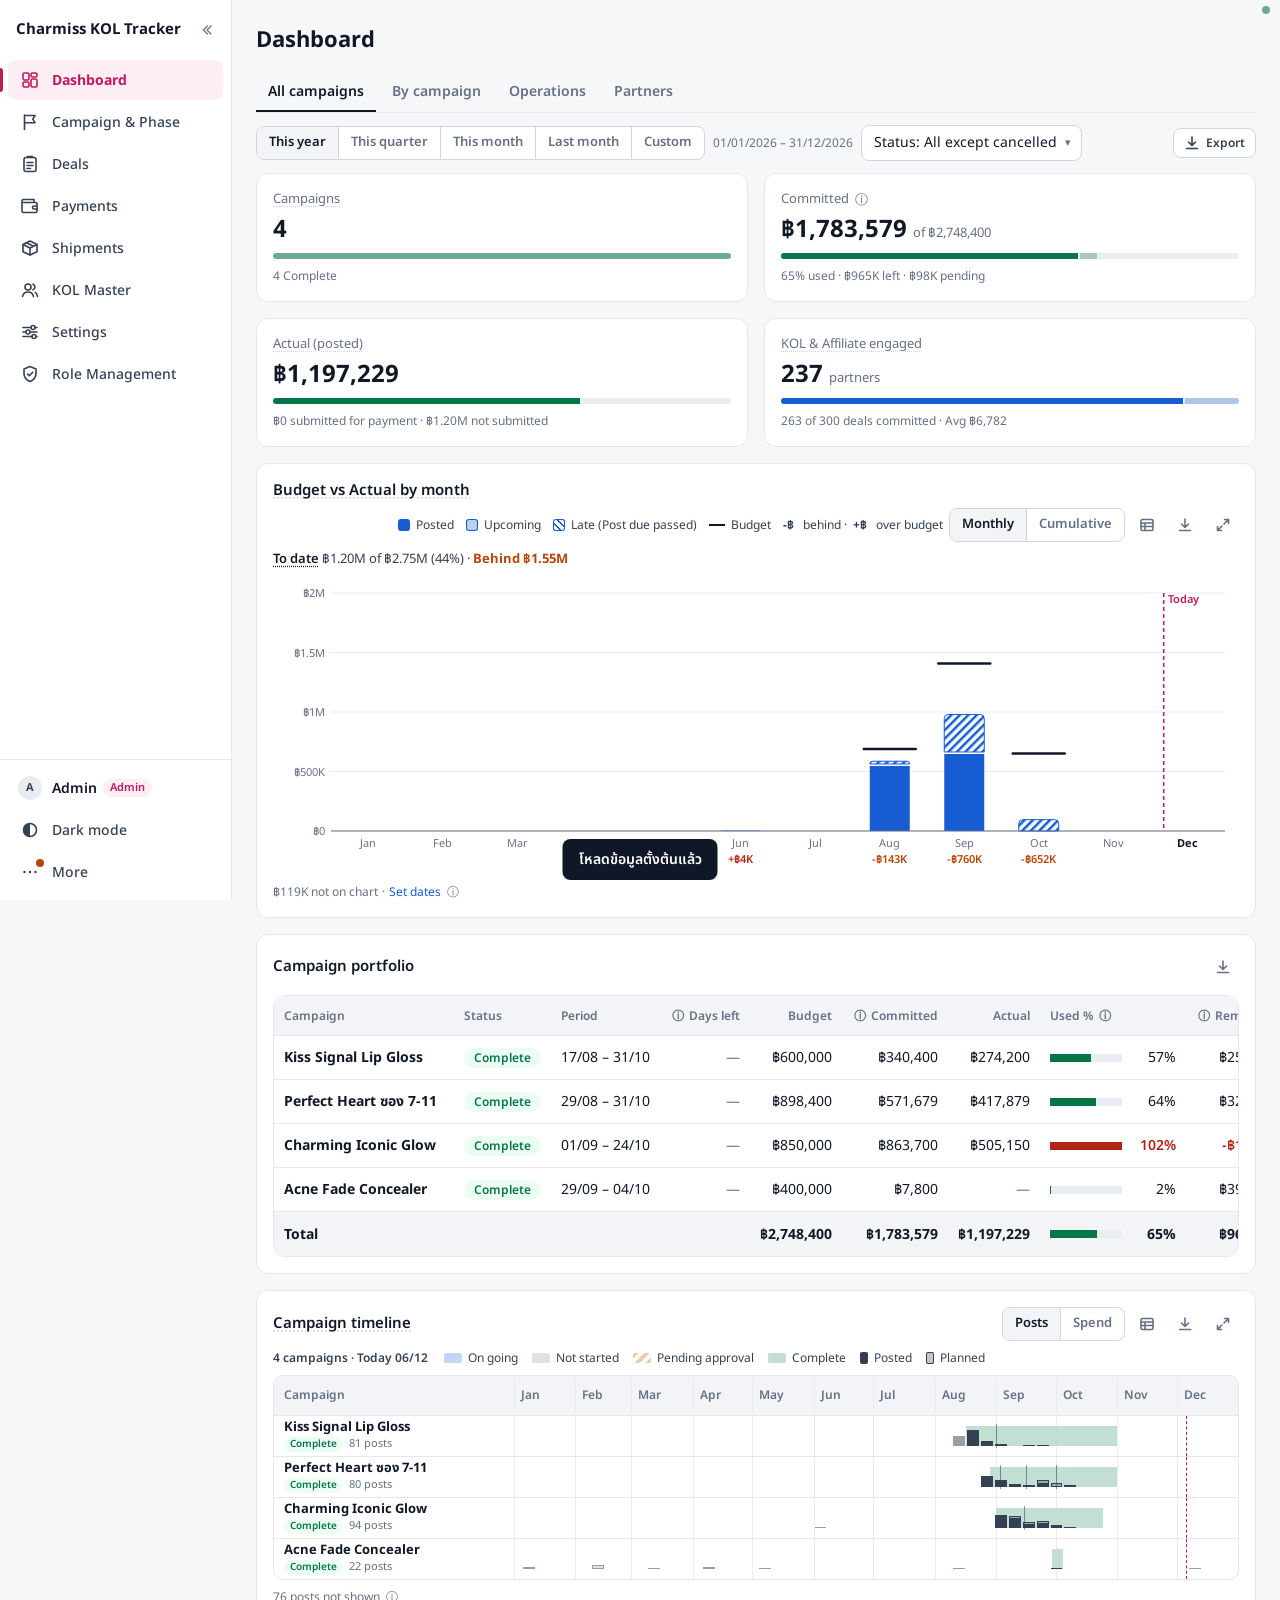
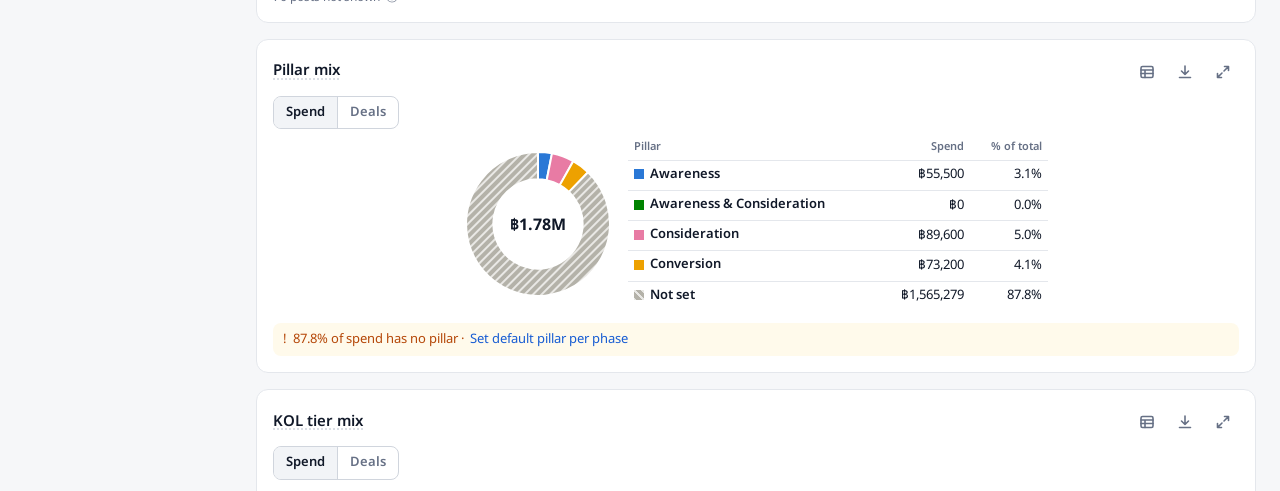
==== commit 0282d414: "CR34-R2" ====
--- a/index.html
+++ b/index.html
@@ -73,6 +73,7 @@
 <script src="src/rules-ops.js"></script>
 <script src="src/rules-package.js"></script>
 <script src="src/rules-move.js"></script>
+<script src="src/rules-grade.js"></script>
 <script src="src/store.js"></script>
 <script src="src/archive.js"></script>
 <script src="src/vault.js"></script>
@@ -86,6 +87,8 @@
 <script src="src/screen-docs.js"></script>
 <script src="src/screen-payee.js"></script>
 <script src="src/screen-print.js"></script>
+<script src="src/screen-grades.js"></script>
+<script src="src/screen-partners.js"></script>
 <script src="src/screen-overview.js"></script>
 <script src="src/screen-perf.js"></script>
 <script src="src/screen-move.js"></script>
--- a/src/styles.css
+++ b/src/styles.css
@@ -2560,3 +2560,95 @@
 .kpi.kc .cap .cdw{white-space:nowrap}
 .pm-rhead>span:not(.pm-rbtns):not(.chip){white-space:normal;overflow-wrap:anywhere;min-width:0}
 .pm-rounds tr.pm-rh td{white-space:normal}
+/* ===================== CR-34 — Grade chips (A green · B blue · C yellow · D red · the letter always written) · review · Partners · benchmarks ===================== */
+.gchip{display:inline-flex;align-items:center;gap:6px;min-width:22px;height:22px;padding:0 7px;border-radius:999px;font-weight:700;font-size:12px;line-height:1;justify-content:center;border:1px solid transparent;white-space:nowrap;vertical-align:middle}
+.gchip .gname{font-weight:600}
+.gchip.big{height:30px;min-width:30px;font-size:15px;padding:0 10px}
+.gchip.g-a{background:var(--ok-soft);color:var(--ok);border-color:color-mix(in srgb,var(--ok) 35%,transparent)}
+.gchip.g-b{background:var(--info-soft);color:var(--info);border-color:color-mix(in srgb,var(--info) 35%,transparent)}
+.gchip.g-c{background:var(--warn-soft);color:var(--warn);border-color:color-mix(in srgb,var(--warn) 35%,transparent)}
+.gchip.g-d{background:var(--err-soft);color:var(--err);border-color:color-mix(in srgb,var(--err) 35%,transparent)}
+.gchip.g-none{background:var(--surface-2);color:var(--muted);font-weight:600}
+.gsug{display:inline-block;margin-left:4px;font-size:11px;font-weight:700;padding:0 5px;border-radius:999px;border:1px dashed currentColor;line-height:16px}
+.gsug.g-a{color:var(--ok)} .gsug.g-b{color:var(--info)} .gsug.g-c{color:var(--warn)} .gsug.g-d{color:var(--err)}
+.kgrade{white-space:nowrap}
+/* the bar parts of a grade (KPI · Grade mix) */
+i.gs{display:block;height:100%}
+.gs-a{background:var(--ok)} .gs-b{background:var(--info)} .gs-c{background:var(--warn)} .gs-d{background:var(--err)} .gs-none{background:color-mix(in srgb,var(--muted) 35%,var(--surface))}
+.legend .lg i.gs{display:inline-block;width:10px;height:10px;border-radius:3px;margin-right:4px;vertical-align:-1px}
+/* Grade review */
+.grv-list{display:flex;flex-direction:column;gap:12px}
+.grv-card{padding:12px 14px}
+.grv-h{display:flex;align-items:center;justify-content:space-between;gap:10px;flex-wrap:wrap}
+.grv-who{display:inline-flex;align-items:center;gap:8px;flex-wrap:wrap;min-width:0}
+.grv-g{display:inline-flex;align-items:center;gap:6px;flex-wrap:wrap}
+.grv-reason{margin:8px 0 4px;color:var(--text-2)}
+.grv-nums{display:flex;gap:14px;flex-wrap:wrap;font-size:13px;color:var(--text-2)}
+.grv-nums b{color:var(--text)}
+.grv-pd{margin-top:8px}
+.grv-pd summary{cursor:pointer;color:var(--text-2);font-size:13px}
+.grv-btns{display:flex;gap:8px;flex-wrap:wrap;align-items:center;margin-top:10px}
+.grv-form{margin-top:10px;padding:10px;border:1px solid var(--border);border-radius:10px;background:var(--surface-2)}
+.grv-seg{flex-wrap:wrap}
+.grv-seg button{display:inline-flex;align-items:center}
+.grv-seg button.on .gchip{box-shadow:0 0 0 2px var(--accent)}
+.grv-posts td,.grv-posts th{white-space:nowrap}
+.grv-posts td:nth-child(2){white-space:normal}
+b.ok{color:var(--ok)}
+/* KOL modal › Performance */
+.gp-head{display:flex;align-items:center;gap:10px;flex-wrap:wrap;margin-bottom:8px}
+.gp-sug{display:inline-flex;align-items:center;gap:6px;flex-wrap:wrap}
+.gp-head .btn{margin-left:auto}
+.gp-reason{margin-top:6px}
+/* Incidents */
+.inc-list{list-style:none;margin:0;padding:0;display:flex;flex-direction:column;gap:6px;font-size:13px}
+.inc-row{display:flex;gap:8px;align-items:baseline;flex-wrap:wrap}
+.inc-row.serious b{color:var(--err)}
+.inc-row .dt{color:var(--muted);min-width:76px}
+/* a post's numbers */
+.pmetrics{flex-wrap:wrap}
+.msrc{display:inline-block;font-size:11px;font-weight:600;padding:0 6px;border-radius:999px;border:1px solid var(--border);color:var(--text-2);line-height:18px}
+.msrc.ms-import{color:var(--info);border-color:color-mix(in srgb,var(--info) 40%,transparent)}
+.msrc.ms-auto{color:var(--ok);border-color:color-mix(in srgb,var(--ok) 40%,transparent)}
+.pratio{font-size:12px;font-weight:600}
+.pratio.ok{color:var(--ok)} .pratio.late{color:var(--err)}
+/* Dashboard › Partners */
+.pp-r{margin-top:16px}
+.gmix-row{display:grid;grid-template-columns:110px minmax(0,1fr) auto;gap:10px;align-items:center;margin:10px 0}
+.gmix-bar{display:flex;height:22px;border-radius:6px;overflow:hidden;background:var(--surface-2);gap:2px}
+.gmix-bar i.gs{display:flex;align-items:center;justify-content:center;height:100%;min-width:2px}
+.gmix-bar i.gs b{font-size:11px;font-style:normal;color:#fff}
+.gmix-bar i.gs-c b,.gmix-bar i.gs-none b{color:var(--text)}
+.gmix-legend{margin-top:6px;display:flex;flex-wrap:wrap;gap:4px 12px;font-size:12px;color:var(--text-2)}
+.gt-tbl td,.gt-tbl th{white-space:nowrap}
+.gt-cell{display:inline-flex;flex-direction:column;align-items:flex-end;line-height:1.2}
+.gmove-sum{display:flex;gap:14px;flex-wrap:wrap;font-weight:600;margin-bottom:8px}
+.gmove-list,.grq-list{list-style:none;margin:0;padding:0;display:flex;flex-direction:column;gap:6px;font-size:13px}
+.gmove-list li,.grq-list li{display:flex;gap:8px;align-items:center;flex-wrap:wrap}
+.gmove-list .dt{color:var(--muted);min-width:76px}
+.grq-list li{padding:6px 0;border-bottom:1px solid var(--border)}
+.grq-list li:last-child{border-bottom:0}
+.grq-list .grq-why{flex:1 1 200px;min-width:0}
+.grq-list .btn{margin-left:auto}
+.gp-tbl td{vertical-align:middle}
+/* Dashboard › By campaign: benchmarks */
+.cb-head{display:flex;align-items:baseline;gap:8px;flex-wrap:wrap;margin-bottom:8px}
+.cb-pct{font-size:18px}
+.cb-pct.ok{color:var(--ok)} .cb-pct.late{color:var(--err)}
+.cb-tbl td,.cb-tbl th{white-space:nowrap}
+/* Planner › Benchmarks · Settings › Grades · New deal */
+.pl-bench{grid-template-columns:minmax(0,1fr)}
+.pl-bench .field input{max-width:220px}
+.gr-tbl{max-width:560px}
+.gr-tbl th{text-align:left;font-weight:600}
+.gr-tbl input{width:110px}
+.gr-acts{display:flex;gap:14px;flex-wrap:wrap}
+.gr-set h4{margin:16px 0 6px}
+.bk-dwarn{margin-top:6px}
+.bk-anyway{display:inline-flex;margin-top:4px}
+.mi-tbl td{vertical-align:top}
+@media (max-width:760px){.gmix-row{grid-template-columns:80px minmax(0,1fr) auto}}
+/* CR-34: the Grade filter joins the New deal quick row — it still fits one line at 1440 (CR-25) */
+.bk-quick .search{min-width:120px;flex:1 1 120px}
+.bk-quick #bk_ftier,.bk-quick #bk_fgrade{max-width:118px}
+.bk-quick > .tick{max-width:120px;white-space:normal;line-height:1.2;align-items:center}
